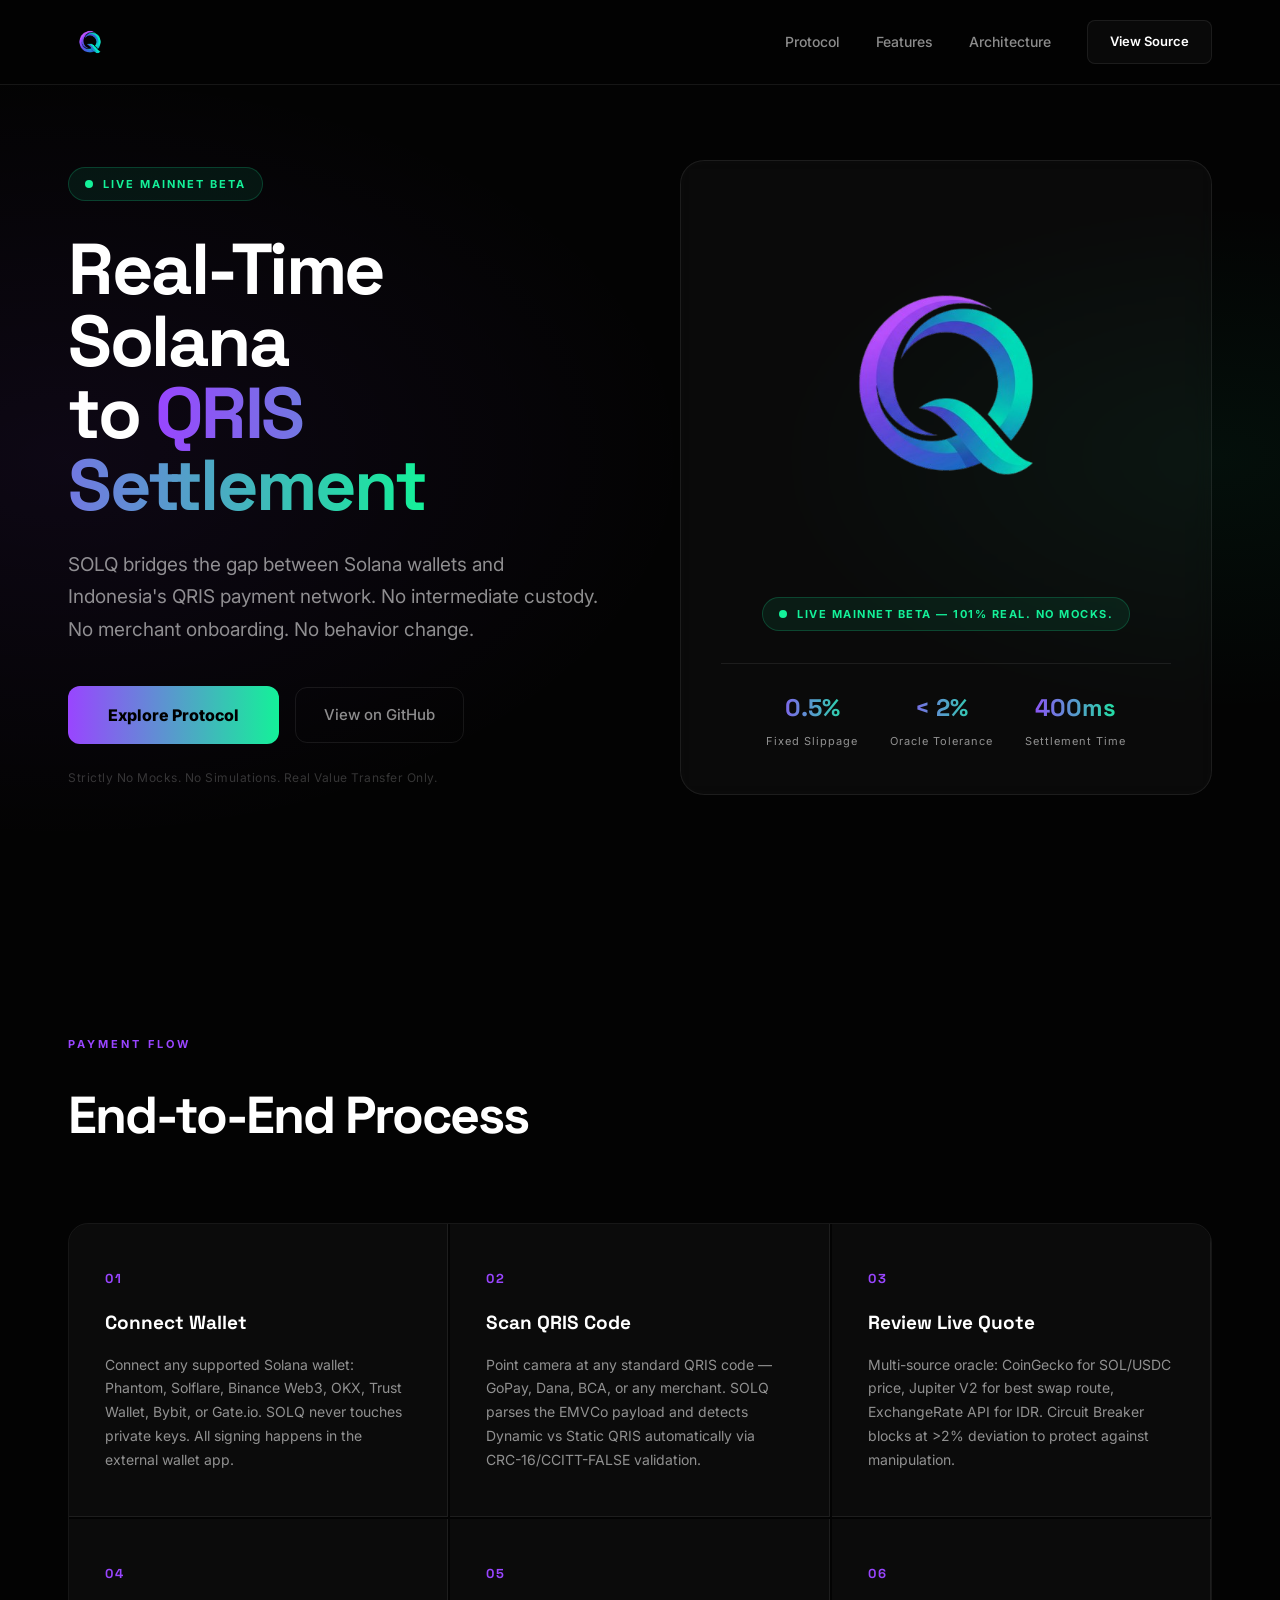
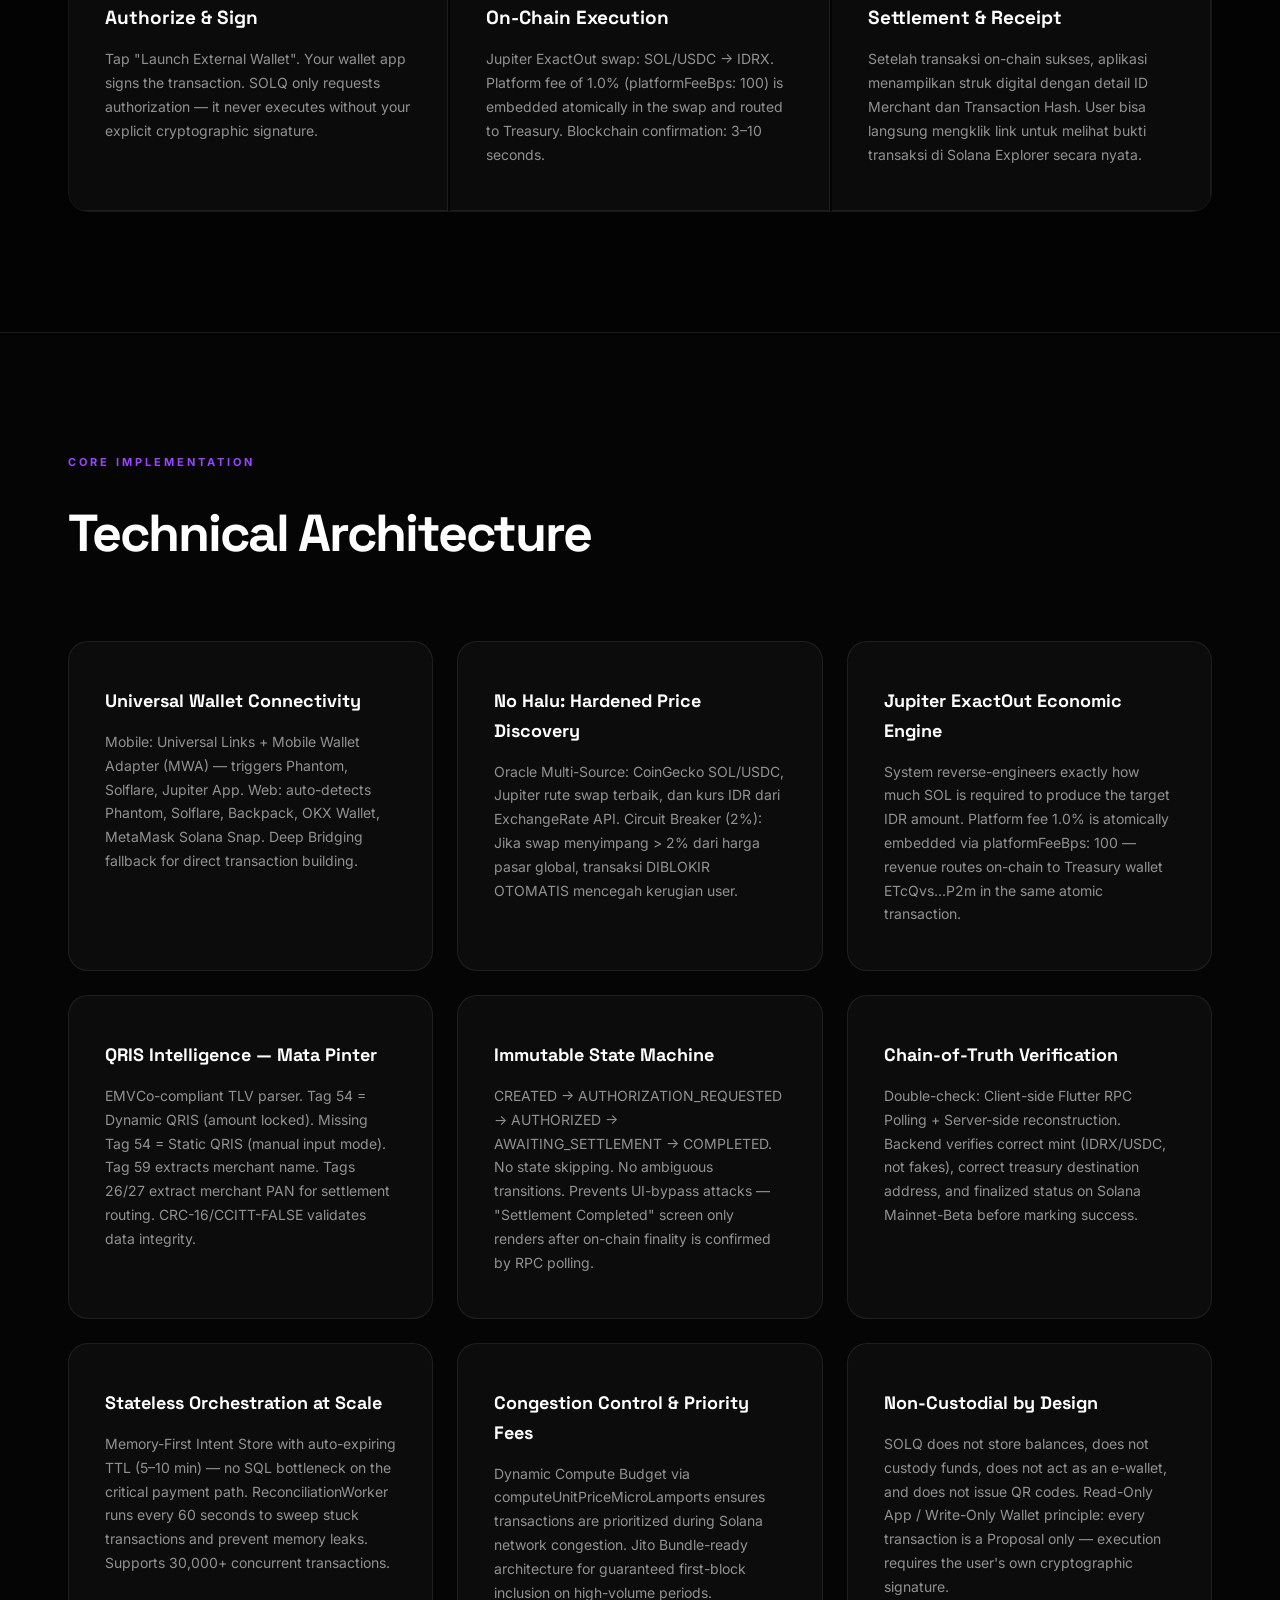
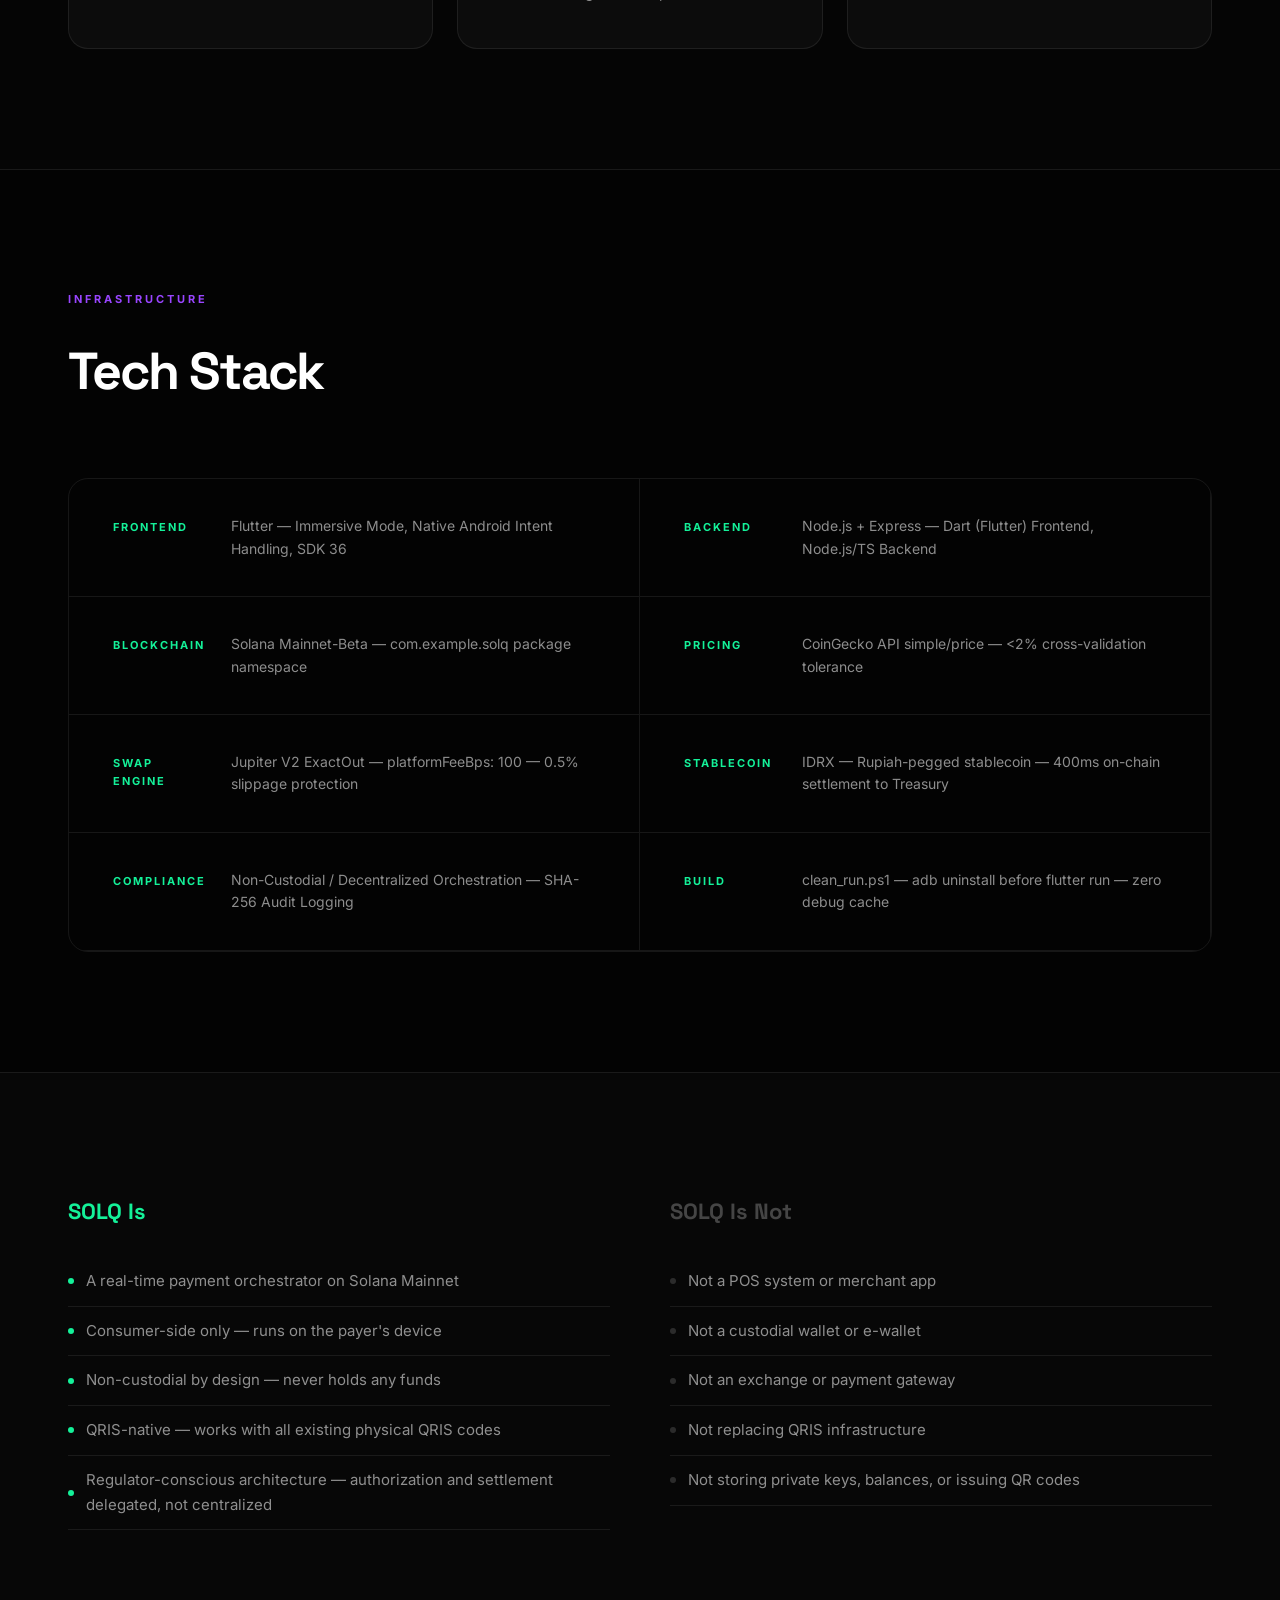
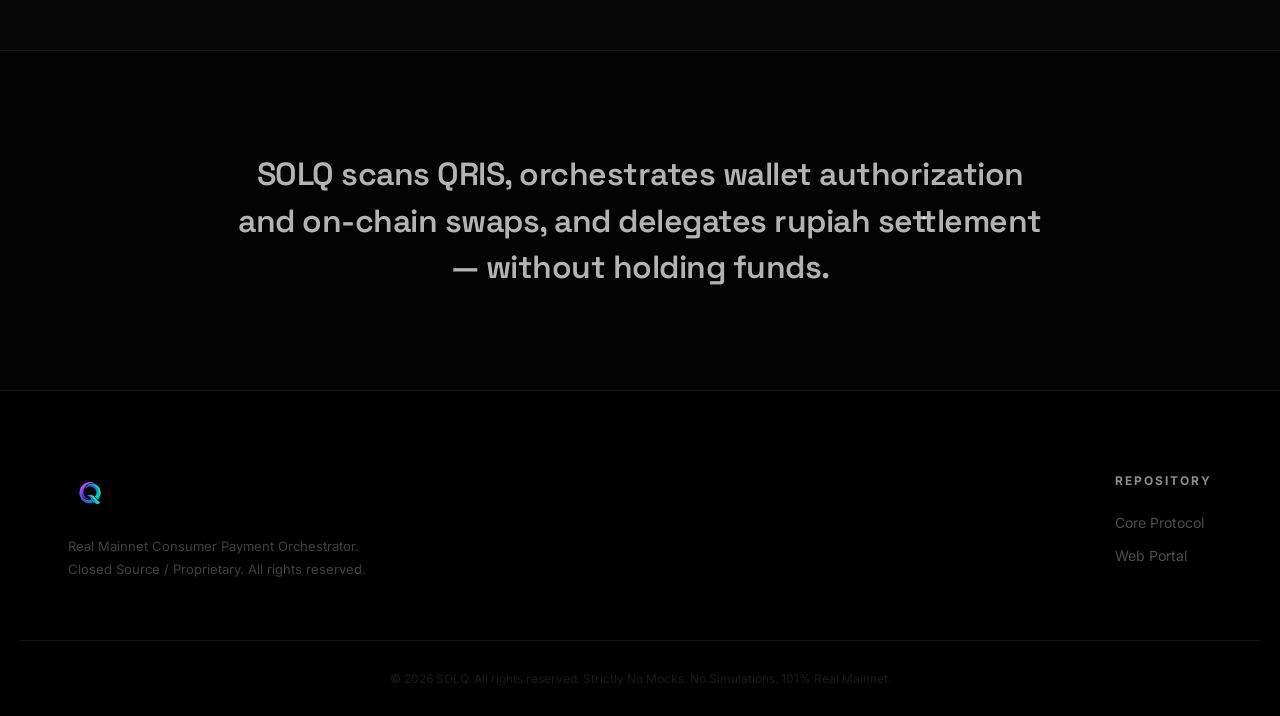
==== index.html @ 3e019426 "feat: deploy official  corporate branding library (JPEGs + Transparent PNGs) and 101% perfected tech" ====
<!DOCTYPE html>
<html lang="en">

<head>
    <meta charset="UTF-8">
    <meta name="viewport" content="width=device-width, initial-scale=1.0">
    <title>SOLQ | Solana-to-QRIS Payment Orchestrator</title>
    <meta name="description"
        content="SOLQ scans QRIS, orchestrates wallet authorization and on-chain swaps, and delegates rupiah settlement — without holding funds. Live Mainnet Beta.">
    <link rel="preconnect" href="https://fonts.googleapis.com">
    <link rel="preconnect" href="https://fonts.gstatic.com" crossorigin>
    <link
        href="https://fonts.googleapis.com/css2?family=Inter:wght@400;500;600;700&family=Space+Grotesk:wght@500;700;800&display=swap"
        rel="stylesheet">
    <link rel="stylesheet" href="style.css">
</head>

<body>

    <nav id="navbar">
        <div class="container nav-content">
            <a href="#" class="logo-link">
                <img src="assets/logo_full.png" alt="SOLQ — Solana-Based Payments" class="nav-logo-img">
            </a>
            <div class="nav-links">
                <a href="#protocol">Protocol</a>
                <a href="#features">Features</a>
                <a href="#architecture">Architecture</a>
                <a href="https://github.com/nayrbryanGaming/solq" target="_blank" class="btn-nav">View Source</a>
            </div>
        </div>
    </nav>

    <header class="hero">
        <div class="container hero-grid">
            <div class="hero-content reveal">
                <div class="status-badge">
                    <span class="pulse-dot"></span>
                    LIVE MAINNET BETA
                </div>
                <h1>Real-Time Solana<br>to <span class="grad-text">QRIS Settlement</span></h1>
                <p class="subtitle">SOLQ bridges the gap between Solana wallets and Indonesia's QRIS payment network.
                    No intermediate custody. No merchant onboarding. No behavior change.</p>
                <div class="hero-cta">
                    <a href="#protocol" class="btn-primary">Explore Protocol</a>
                    <a href="https://github.com/nayrbryanGaming/solq" target="_blank" class="btn-ghost">View on
                        GitHub</a>
                </div>
                <p class="tagline-fine">Strictly No Mocks. No Simulations. Real Value Transfer Only.</p>
            </div>
            <div class="hero-diagram reveal">
                <div class="hero-logo-box">
                    <img src="assets/logo_full.png" alt="SOLQ — Solana-Based Payments Official Corporate Logo"
                        class="hero-logo-img">
                    <div class="hero-logo-tag">
                        <span class="pulse-dot"></span>
                        LIVE MAINNET BETA — 101% Real. No Mocks.
                    </div>
                    <div class="hero-stats">
                        <div class="hero-stat">
                            <span class="stat-val">0.5%</span>
                            <span class="stat-lbl">Fixed Slippage</span>
                        </div>
                        <div class="hero-stat">
                            <span class="stat-val">&lt; 2%</span>
                            <span class="stat-lbl">Oracle Tolerance</span>
                        </div>
                        <div class="hero-stat">
                            <span class="stat-val">400ms</span>
                            <span class="stat-lbl">Settlement Time</span>
                        </div>
                    </div>
                </div>
            </div>
        </div>
    </header>

    <section id="protocol" class="section-protocol">
        <div class="container">
            <div class="section-label">Payment Flow</div>
            <h2 class="reveal">End-to-End Process</h2>
            <div class="steps-grid reveal">
                <div class="step-card">
                    <div class="step-n">01</div>
                    <h3>Connect Wallet</h3>
                    <p>Connect any supported Solana wallet: Phantom, Solflare, Binance Web3, OKX, Trust Wallet, Bybit,
                        or Gate.io. SOLQ never touches private keys. All signing happens in the external wallet app.</p>
                </div>
                <div class="step-card">
                    <div class="step-n">02</div>
                    <h3>Scan QRIS Code</h3>
                    <p>Point camera at any standard QRIS code — GoPay, Dana, BCA, or any merchant. SOLQ parses the
                        EMVCo payload and detects Dynamic vs Static QRIS automatically via CRC-16/CCITT-FALSE
                        validation.</p>
                </div>
                <div class="step-card">
                    <div class="step-n">03</div>
                    <h3>Review Live Quote</h3>
                    <p>Multi-source oracle: CoinGecko for SOL/USDC price, Jupiter V2 for best swap route, ExchangeRate
                        API for IDR. Circuit Breaker blocks at &gt;2% deviation to protect against manipulation.</p>
                </div>
                <div class="step-card">
                    <div class="step-n">04</div>
                    <h3>Authorize &amp; Sign</h3>
                    <p>Tap "Launch External Wallet". Your wallet app signs the transaction. SOLQ only requests
                        authorization — it never executes without your explicit cryptographic signature.</p>
                </div>
                <div class="step-card">
                    <div class="step-n">05</div>
                    <h3>On-Chain Execution</h3>
                    <p>Jupiter ExactOut swap: SOL/USDC → IDRX. Platform fee of 1.0% (platformFeeBps: 100) is embedded
                        atomically in the swap and routed to Treasury. Blockchain confirmation: 3–10 seconds.</p>
                </div>
                <div class="step-card">
                    <div class="step-n">06</div>
                    <h3>Settlement & Receipt</h3>
                    <p>Setelah transaksi on-chain sukses, aplikasi menampilkan struk digital dengan detail ID Merchant
                        dan Transaction Hash. User bisa langsung mengklik link untuk melihat bukti transaksi di Solana
                        Explorer secara nyata.</p>
                </div>
            </div>
        </div>
    </section>

    <section id="features" class="section-dark">
        <div class="container">
            <div class="section-label">Core Implementation</div>
            <h2 class="reveal">Technical Architecture</h2>
            <div class="features-grid reveal">
                <div class="feat-card">
                    <div class="feat-line"></div>
                    <h3>Universal Wallet Connectivity</h3>
                    <p>Mobile: Universal Links + Mobile Wallet Adapter (MWA) — triggers Phantom, Solflare, Jupiter App.
                        Web: auto-detects Phantom, Solflare, Backpack, OKX Wallet, MetaMask Solana Snap. Deep Bridging
                        fallback for direct transaction building.</p>
                </div>
                <div class="feat-card">
                    <div class="feat-line"></div>
                    <h3>No Halu: Hardened Price Discovery</h3>
                    <p>Oracle Multi-Source: CoinGecko SOL/USDC, Jupiter rute swap terbaik, dan kurs IDR dari
                        ExchangeRate API. Circuit Breaker (2%): Jika swap menyimpang &gt; 2% dari harga pasar global,
                        transaksi DIBLOKIR OTOMATIS mencegah kerugian user.</p>
                </div>
                <div class="feat-card">
                    <div class="feat-line"></div>
                    <h3>Jupiter ExactOut Economic Engine</h3>
                    <p>System reverse-engineers exactly how much SOL is required to produce the target IDR amount.
                        Platform fee 1.0% is atomically embedded via platformFeeBps: 100 — revenue routes on-chain to
                        Treasury wallet ETcQvs...P2m in the same atomic transaction.</p>
                </div>
                <div class="feat-card">
                    <div class="feat-line"></div>
                    <h3>QRIS Intelligence — Mata Pinter</h3>
                    <p>EMVCo-compliant TLV parser. Tag 54 = Dynamic QRIS (amount locked). Missing Tag 54 = Static QRIS
                        (manual input mode). Tag 59 extracts merchant name. Tags 26/27 extract merchant PAN for
                        settlement routing. CRC-16/CCITT-FALSE validates data integrity.</p>
                </div>
                <div class="feat-card">
                    <div class="feat-line"></div>
                    <h3>Immutable State Machine</h3>
                    <p>CREATED → AUTHORIZATION_REQUESTED → AUTHORIZED → AWAITING_SETTLEMENT → COMPLETED. No state
                        skipping. No ambiguous transitions. Prevents UI-bypass attacks — "Settlement Completed" screen
                        only renders after on-chain finality is confirmed by RPC polling.</p>
                </div>
                <div class="feat-card">
                    <div class="feat-line"></div>
                    <h3>Chain-of-Truth Verification</h3>
                    <p>Double-check: Client-side Flutter RPC Polling + Server-side reconstruction. Backend verifies
                        correct mint (IDRX/USDC, not fakes), correct treasury destination address, and finalized status
                        on Solana Mainnet-Beta before marking success.</p>
                </div>
                <div class="feat-card">
                    <div class="feat-line"></div>
                    <h3>Stateless Orchestration at Scale</h3>
                    <p>Memory-First Intent Store with auto-expiring TTL (5–10 min) — no SQL bottleneck on the critical
                        payment path. ReconciliationWorker runs every 60 seconds to sweep stuck transactions and prevent
                        memory leaks. Supports 30,000+ concurrent transactions.</p>
                </div>
                <div class="feat-card">
                    <div class="feat-line"></div>
                    <h3>Congestion Control &amp; Priority Fees</h3>
                    <p>Dynamic Compute Budget via computeUnitPriceMicroLamports ensures transactions are prioritized
                        during Solana network congestion. Jito Bundle-ready architecture for guaranteed first-block
                        inclusion on high-volume periods.</p>
                </div>
                <div class="feat-card">
                    <div class="feat-line"></div>
                    <h3>Non-Custodial by Design</h3>
                    <p>SOLQ does not store balances, does not custody funds, does not act as an e-wallet, and does not
                        issue QR codes. Read-Only App / Write-Only Wallet principle: every transaction is a Proposal
                        only — execution requires the user's own cryptographic signature.</p>
                </div>
            </div>
        </div>
    </section>

    <section id="architecture" class="section-stack">
        <div class="container">
            <div class="section-label">Infrastructure</div>
            <h2 class="reveal">Tech Stack</h2>
            <div class="stack-grid reveal">
                <div class="stack-item">
                    <div class="stack-label">Frontend</div>
                    <div class="stack-value">Flutter — Immersive Mode, Native Android Intent Handling, SDK 36</div>
                </div>
                <div class="stack-item">
                    <div class="stack-label">Backend</div>
                    <div class="stack-value">Node.js + Express — Dart (Flutter) Frontend, Node.js/TS Backend</div>
                </div>
                <div class="stack-item">
                    <div class="stack-label">Blockchain</div>
                    <div class="stack-value">Solana Mainnet-Beta — com.example.solq package namespace</div>
                </div>
                <div class="stack-item">
                    <div class="stack-label">Pricing</div>
                    <div class="stack-value">CoinGecko API simple/price — &lt;2% cross-validation tolerance</div>
                </div>
                <div class="stack-item">
                    <div class="stack-label">Swap Engine</div>
                    <div class="stack-value">Jupiter V2 ExactOut — platformFeeBps: 100 — 0.5% slippage protection</div>
                </div>
                <div class="stack-item">
                    <div class="stack-label">Stablecoin</div>
                    <div class="stack-value">IDRX — Rupiah-pegged stablecoin — 400ms on-chain settlement to Treasury
                    </div>
                </div>
                <div class="stack-item">
                    <div class="stack-label">Compliance</div>
                    <div class="stack-value">Non-Custodial / Decentralized Orchestration — SHA-256 Audit Logging</div>
                </div>
                <div class="stack-item">
                    <div class="stack-label">Build</div>
                    <div class="stack-value">clean_run.ps1 — adb uninstall before flutter run — zero debug cache</div>
                </div>
            </div>
        </div>
    </section>

    <section class="section-posture">
        <div class="container">
            <div class="posture-grid reveal">
                <div class="posture-col">
                    <h3>SOLQ Is</h3>
                    <ul>
                        <li>A real-time payment orchestrator on Solana Mainnet</li>
                        <li>Consumer-side only — runs on the payer's device</li>
                        <li>Non-custodial by design — never holds any funds</li>
                        <li>QRIS-native — works with all existing physical QRIS codes</li>
                        <li>Regulator-conscious architecture — authorization and settlement delegated, not centralized
                        </li>
                    </ul>
                </div>
                <div class="posture-col posture-right">
                    <h3>SOLQ Is Not</h3>
                    <ul>
                        <li>Not a POS system or merchant app</li>
                        <li>Not a custodial wallet or e-wallet</li>
                        <li>Not an exchange or payment gateway</li>
                        <li>Not replacing QRIS infrastructure</li>
                        <li>Not storing private keys, balances, or issuing QR codes</li>
                    </ul>
                </div>
            </div>
        </div>
    </section>

    <section class="section-summary">
        <div class="container">
            <blockquote class="reveal">
                SOLQ scans QRIS, orchestrates wallet authorization and on-chain swaps, and delegates rupiah settlement
                — without holding funds.
            </blockquote>
        </div>
    </section>

    <footer>
        <div class="container footer-content">
            <div class="footer-brand">
                <img src="assets/logo_full.png" alt="SOLQ Corporate Logo" class="footer-logo-img">
                <p>Real Mainnet Consumer Payment Orchestrator.<br>Closed Source / Proprietary. All rights reserved.</p>
            </div>
            <div class="footer-links-col">
                <h4>Repository</h4>
                <a href="https://github.com/nayrbryanGaming/solq" target="_blank">Core Protocol</a>
                <a href="https://github.com/nayrbryanGaming/solq.my.id" target="_blank">Web Portal</a>
            </div>
        </div>
        <div class="footer-bottom">
            <div class="container">
                <p>&copy; 2026 SOLQ. All rights reserved. Strictly No Mocks. No Simulations. 101% Real Mainnet.</p>
            </div>
        </div>
    </footer>

    <script src="script.js"></script>
</body>

</html>
---- style.css ----
:root {
    --purple: #9945FF;
    --green: #14F199;
    --bg: #030303;
    --bg2: #070707;
    --text: #ffffff;
    --muted: rgba(255, 255, 255, 0.55);
    --border: rgba(255, 255, 255, 0.08);
    --card-bg: rgba(255, 255, 255, 0.03);
}

* {
    margin: 0;
    padding: 0;
    box-sizing: border-box;
}

html {
    scroll-behavior: smooth;
}

body {
    background: var(--bg);
    color: var(--text);
    font-family: 'Inter', sans-serif;
    line-height: 1.65;
    overflow-x: hidden;
}

.container {
    max-width: 1240px;
    margin: 0 auto;
    padding: 0 48px;
}

/* ── NAVBAR ── */
nav {
    position: fixed;
    top: 0;
    width: 100%;
    z-index: 1000;
    padding: 20px 0;
    background: rgba(3, 3, 3, 0.92);
    backdrop-filter: blur(24px);
    -webkit-backdrop-filter: blur(24px);
    border-bottom: 1px solid var(--border);
    transition: padding 0.3s ease;
}

.nav-content {
    display: flex;
    align-items: center;
    justify-content: space-between;
}

.logo-link {
    text-decoration: none;
    display: flex;
    align-items: center;
}

.nav-logo {
    height: 36px;
    display: block;
}

.nav-links {
    display: flex;
    align-items: center;
    gap: 36px;
}

.nav-links a {
    color: var(--muted);
    text-decoration: none;
    font-size: 14px;
    font-weight: 500;
    transition: color 0.3s;
}

.nav-links a:hover {
    color: var(--text);
}

.btn-nav {
    background: var(--card-bg);
    border: 1px solid var(--border);
    color: var(--text) !important;
    padding: 10px 22px;
    border-radius: 8px;
    font-size: 13px !important;
    font-weight: 600 !important;
    transition: all 0.3s !important;
}

.btn-nav:hover {
    border-color: rgba(153, 69, 255, 0.5) !important;
    background: rgba(153, 69, 255, 0.08) !important;
    color: var(--text) !important;
}

/* ── OFFICIAL LOGO STYLES ── */
.nav-logo-img {
    height: 44px;
    width: auto;
    display: block;
    object-fit: contain;
    filter: brightness(1.1);
    transition: transform 0.3s ease;
}

.nav-logo-img:hover {
    transform: scale(1.05);
}

.hero-logo-box {
    background: var(--card-bg);
    border: 1px solid var(--border);
    border-radius: 24px;
    padding: 44px 40px;
    display: flex;
    flex-direction: column;
    align-items: center;
    gap: 32px;
    backdrop-filter: blur(10px);
}

.hero-logo-img {
    width: 100%;
    max-width: 360px;
    height: auto;
    object-fit: contain;
    display: block;
}

.hero-logo-tag {
    display: inline-flex;
    align-items: center;
    gap: 10px;
    background: rgba(20, 241, 153, 0.08);
    border: 1px solid rgba(20, 241, 153, 0.2);
    border-radius: 100px;
    padding: 7px 16px;
    font-size: 11px;
    font-weight: 700;
    letter-spacing: 1.5px;
    color: var(--green);
    text-transform: uppercase;
}

.hero-stats {
    display: flex;
    gap: 32px;
    width: 100%;
    justify-content: center;
    border-top: 1px solid var(--border);
    padding-top: 24px;
}

.hero-stat {
    text-align: center;
}

.stat-val {
    display: block;
    font-family: 'Space Grotesk', sans-serif;
    font-size: 24px;
    font-weight: 800;
    background: linear-gradient(90deg, var(--purple), var(--green));
    -webkit-background-clip: text;
    -webkit-text-fill-color: transparent;
    background-clip: text;
}

.stat-lbl {
    display: block;
    font-size: 11px;
    color: var(--muted);
    letter-spacing: 1px;
    margin-top: 4px;
}

.footer-logo-img {
    height: 44px;
    width: auto;
    object-fit: contain;
    display: block;
    margin-bottom: 20px;
    filter: brightness(1.05);
}

/* ── HERO ── */
.hero {
    padding: 160px 0 120px;
    min-height: 100vh;
    display: flex;
    align-items: center;
    background: radial-gradient(ellipse 70% 60% at 5% 50%, rgba(153, 69, 255, 0.07) 0%, transparent 70%),
        radial-gradient(ellipse 50% 40% at 95% 50%, rgba(20, 241, 153, 0.05) 0%, transparent 70%);
}

.hero-grid {
    display: grid;
    grid-template-columns: 1fr 1fr;
    gap: 80px;
    align-items: center;
}

.status-badge {
    display: inline-flex;
    align-items: center;
    gap: 10px;
    background: rgba(20, 241, 153, 0.08);
    border: 1px solid rgba(20, 241, 153, 0.2);
    border-radius: 100px;
    padding: 7px 16px;
    font-size: 11px;
    font-weight: 700;
    letter-spacing: 2px;
    color: var(--green);
    text-transform: uppercase;
    margin-bottom: 32px;
}

.pulse-dot {
    width: 8px;
    height: 8px;
    background: var(--green);
    border-radius: 50%;
    animation: pulse 2s infinite;
    flex-shrink: 0;
}

@keyframes pulse {

    0%,
    100% {
        opacity: 1;
        transform: scale(1);
    }

    50% {
        opacity: 0.4;
        transform: scale(0.85);
    }
}

h1 {
    font-family: 'Space Grotesk', sans-serif;
    font-size: 72px;
    line-height: 1.0;
    letter-spacing: -2.5px;
    font-weight: 800;
    margin-bottom: 28px;
}

.grad-text {
    background: linear-gradient(90deg, var(--purple), var(--green));
    -webkit-background-clip: text;
    -webkit-text-fill-color: transparent;
    background-clip: text;
}

.subtitle {
    font-size: 19px;
    color: var(--muted);
    max-width: 540px;
    line-height: 1.7;
    margin-bottom: 40px;
}

.hero-cta {
    display: flex;
    gap: 16px;
    align-items: center;
    margin-bottom: 24px;
}

.btn-primary {
    background: linear-gradient(90deg, var(--purple), var(--green));
    color: #000;
    text-decoration: none;
    padding: 16px 40px;
    border-radius: 12px;
    font-weight: 800;
    font-size: 16px;
    transition: all 0.3s cubic-bezier(0.175, 0.885, 0.32, 1.275);
}

.btn-primary:hover {
    transform: translateY(-4px);
    box-shadow: 0 16px 40px rgba(153, 69, 255, 0.35);
}

.btn-ghost {
    color: var(--muted);
    text-decoration: none;
    font-size: 15px;
    font-weight: 500;
    border: 1px solid var(--border);
    padding: 15px 28px;
    border-radius: 12px;
    transition: all 0.3s;
}

.btn-ghost:hover {
    color: var(--text);
    border-color: rgba(255, 255, 255, 0.3);
}

.tagline-fine {
    font-size: 12px;
    color: rgba(255, 255, 255, 0.2);
    letter-spacing: 0.5px;
}

.arch-box {
    background: var(--card-bg);
    border: 1px solid var(--border);
    border-radius: 24px;
    padding: 10px;
    backdrop-filter: blur(10px);
}

.arch-box svg {
    width: 100%;
    display: block;
}

/* ── SECTIONS ── */

section {
    padding: 120px 0;
}

h2 {
    font-family: 'Space Grotesk', sans-serif;
    font-size: 52px;
    font-weight: 800;
    letter-spacing: -2px;
    margin-bottom: 64px;
}

.section-label {
    font-size: 11px;
    font-weight: 700;
    letter-spacing: 3px;
    text-transform: uppercase;
    color: var(--purple);
    margin-bottom: 20px;
}

/* ── PROTOCOL / STEPS ── */
.section-protocol {
    background: var(--bg);
}

.steps-grid {
    display: grid;
    grid-template-columns: repeat(3, 1fr);
    gap: 2px;
    border: 1px solid var(--border);
    border-radius: 20px;
    overflow: hidden;
}

.step-card {
    padding: 44px 36px;
    background: var(--card-bg);
    position: relative;
    border-right: 1px solid var(--border);
    border-bottom: 1px solid var(--border);
    transition: background 0.3s;
}

.step-card:hover {
    background: rgba(153, 69, 255, 0.04);
}

.step-n {
    font-family: 'Space Grotesk', sans-serif;
    font-size: 13px;
    font-weight: 700;
    color: var(--purple);
    letter-spacing: 2px;
    margin-bottom: 18px;
}

.step-card h3 {
    font-family: 'Space Grotesk', sans-serif;
    font-size: 19px;
    margin-bottom: 14px;
}

.step-card p {
    font-size: 14px;
    color: var(--muted);
    line-height: 1.7;
}

/* ── FEATURES ── */
.section-dark {
    background: #050505;
    border-top: 1px solid var(--border);
    border-bottom: 1px solid var(--border);
}

.features-grid {
    display: grid;
    grid-template-columns: repeat(3, 1fr);
    gap: 24px;
}

.feat-card {
    padding: 44px 36px;
    background: var(--card-bg);
    border: 1px solid var(--border);
    border-radius: 20px;
    transition: all 0.4s;
}

.feat-card:hover {
    border-color: rgba(153, 69, 255, 0.3);
    transform: translateY(-6px);
    box-shadow: 0 20px 50px rgba(153, 69, 255, 0.08);
}

.feat-icon-box {
    width: 56px;
    height: 56px;
    background: rgba(153, 69, 255, 0.08);
    border-radius: 14px;
    display: flex;
    align-items: center;
    justify-content: center;
    margin-bottom: 28px;
}

.feat-card h3 {
    font-family: 'Space Grotesk', sans-serif;
    font-size: 18px;
    margin-bottom: 14px;
}

.feat-card p {
    font-size: 14px;
    color: var(--muted);
    line-height: 1.7;
}

/* ── TECH STACK ── */
.section-stack {
    background: var(--bg);
}

.stack-grid {
    display: grid;
    grid-template-columns: repeat(2, 1fr);
    gap: 0;
    border: 1px solid var(--border);
    border-radius: 20px;
    overflow: hidden;
}

.stack-item {
    padding: 36px 44px;
    border-right: 1px solid var(--border);
    border-bottom: 1px solid var(--border);
    display: flex;
    gap: 28px;
    align-items: flex-start;
    transition: background 0.3s;
}

.stack-item:hover {
    background: var(--card-bg);
}

.stack-label {
    font-size: 11px;
    font-weight: 700;
    letter-spacing: 2px;
    text-transform: uppercase;
    color: var(--green);
    width: 90px;
    flex-shrink: 0;
    padding-top: 3px;
}

.stack-value {
    font-size: 14px;
    color: var(--muted);
    line-height: 1.6;
}

/* ── POSTURE ── */
.section-posture {
    background: var(--bg2);
    border-top: 1px solid var(--border);
}

.posture-grid {
    display: grid;
    grid-template-columns: 1fr 1fr;
    gap: 60px;
    align-items: start;
}

.posture-col h3 {
    font-family: 'Space Grotesk', sans-serif;
    font-size: 22px;
    margin-bottom: 28px;
    color: var(--green);
}

.posture-right h3 {
    color: rgba(255, 255, 255, 0.25);
}

.posture-col ul {
    list-style: none;
}

.posture-col li {
    font-size: 15px;
    color: var(--muted);
    padding: 12px 0;
    border-bottom: 1px solid var(--border);
    display: flex;
    align-items: center;
    gap: 12px;
}

.posture-col li::before {
    content: '';
    width: 6px;
    height: 6px;
    border-radius: 50%;
    background: var(--green);
    flex-shrink: 0;
}

.posture-right li::before {
    background: rgba(255, 255, 255, 0.15);
}

/* ── SUMMARY QUOTE ── */
.section-summary {
    background: var(--bg);
    padding: 100px 0;
    border-top: 1px solid var(--border);
}

blockquote {
    font-family: 'Space Grotesk', sans-serif;
    font-size: 32px;
    font-weight: 600;
    line-height: 1.45;
    text-align: center;
    color: rgba(255, 255, 255, 0.7);
    max-width: 900px;
    margin: 0 auto;
    padding: 0 40px;
    border: none;
    letter-spacing: -0.5px;
}

/* ── FOOTER ── */
footer {
    background: #000;
    border-top: 1px solid var(--border);
    padding: 80px 0 0;
}

.footer-content {
    display: flex;
    justify-content: space-between;
    align-items: flex-start;
    padding-bottom: 60px;
    border-bottom: 1px solid var(--border);
}

.footer-logo-svg {
    height: 32px;
    display: block;
    margin-bottom: 20px;
}

.footer-brand p {
    font-size: 13px;
    color: rgba(255, 255, 255, 0.25);
    line-height: 1.7;
    max-width: 300px;
}

.footer-links-col h4 {
    font-size: 12px;
    font-weight: 700;
    letter-spacing: 2px;
    text-transform: uppercase;
    color: var(--muted);
    margin-bottom: 20px;
}

.footer-links-col a {
    display: block;
    color: rgba(255, 255, 255, 0.3);
    text-decoration: none;
    font-size: 14px;
    margin-bottom: 10px;
    transition: color 0.3s;
}

.footer-links-col a:hover {
    color: var(--text);
}

.footer-bottom {
    padding: 28px 0;
}

.footer-bottom p {
    font-size: 12px;
    color: rgba(255, 255, 255, 0.1);
    text-align: center;
}

/* ── ANIMATIONS ── */
.reveal {
    opacity: 0;
    transform: translateY(32px);
    transition: opacity 0.9s ease, transform 0.9s ease;
}

.reveal.visible {
    opacity: 1;
    transform: none;
}

/* ── RESPONSIVE ── */
@media (max-width: 980px) {
    .container {
        padding: 0 24px;
    }

    .hero-grid {
        grid-template-columns: 1fr;
    }

    .arch-box {
        display: none;
    }

    h1 {
        font-size: 52px;
    }

    .steps-grid,
    .features-grid {
        grid-template-columns: 1fr;
    }

    .stack-grid {
        grid-template-columns: 1fr;
    }

    .posture-grid {
        grid-template-columns: 1fr;
    }

    h2 {
        font-size: 38px;
    }
}
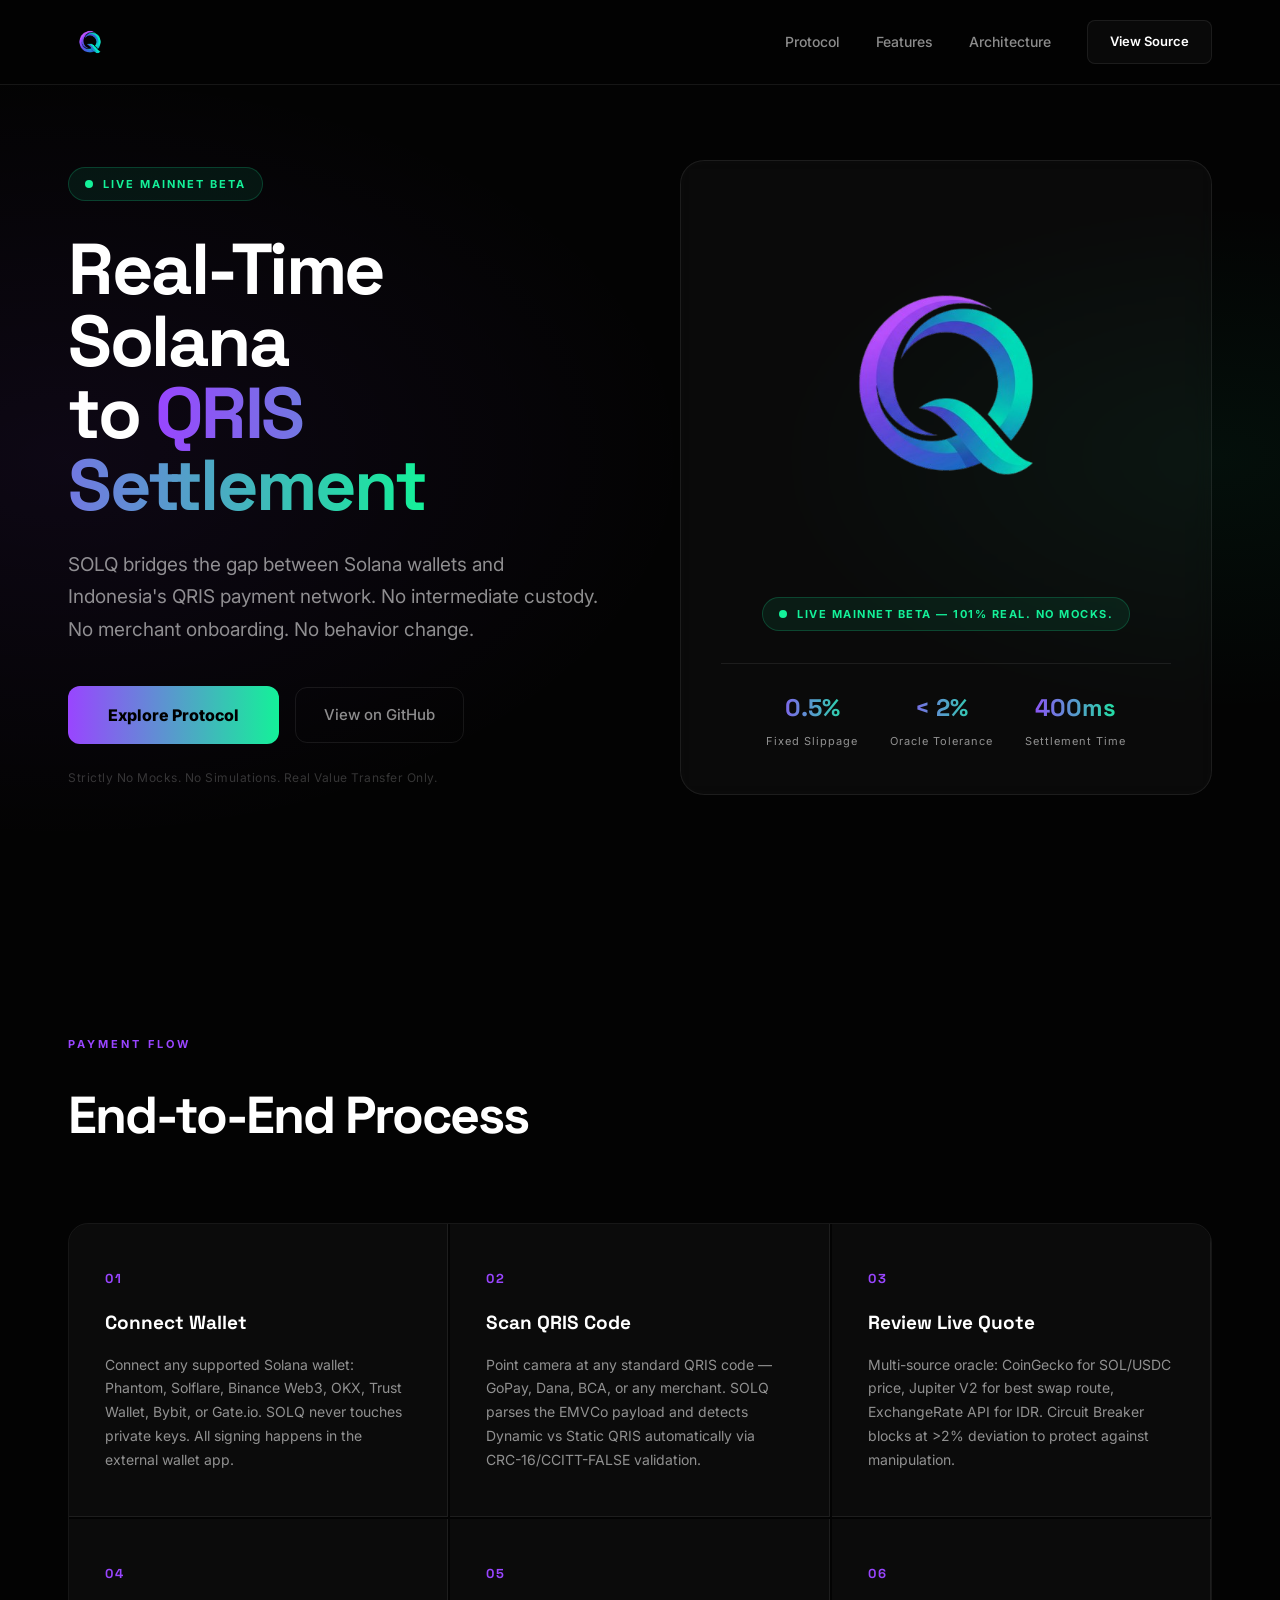
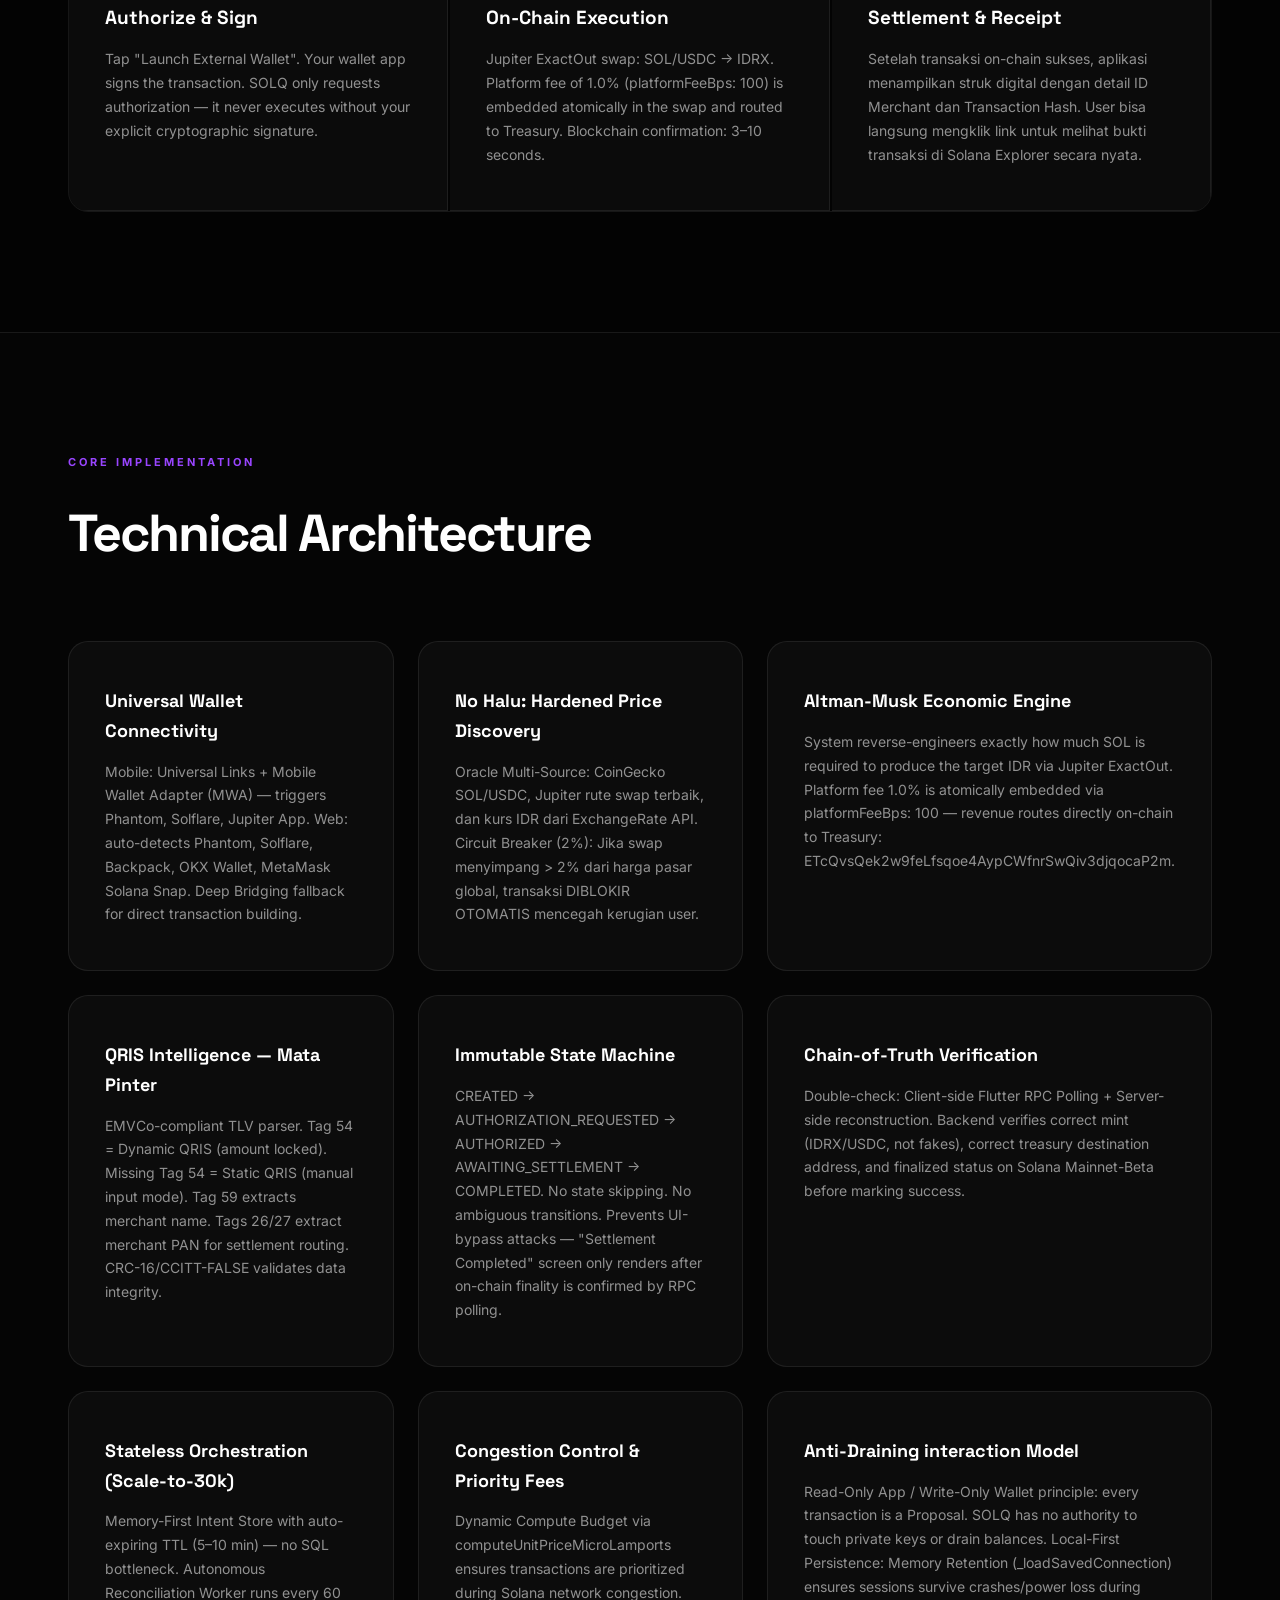
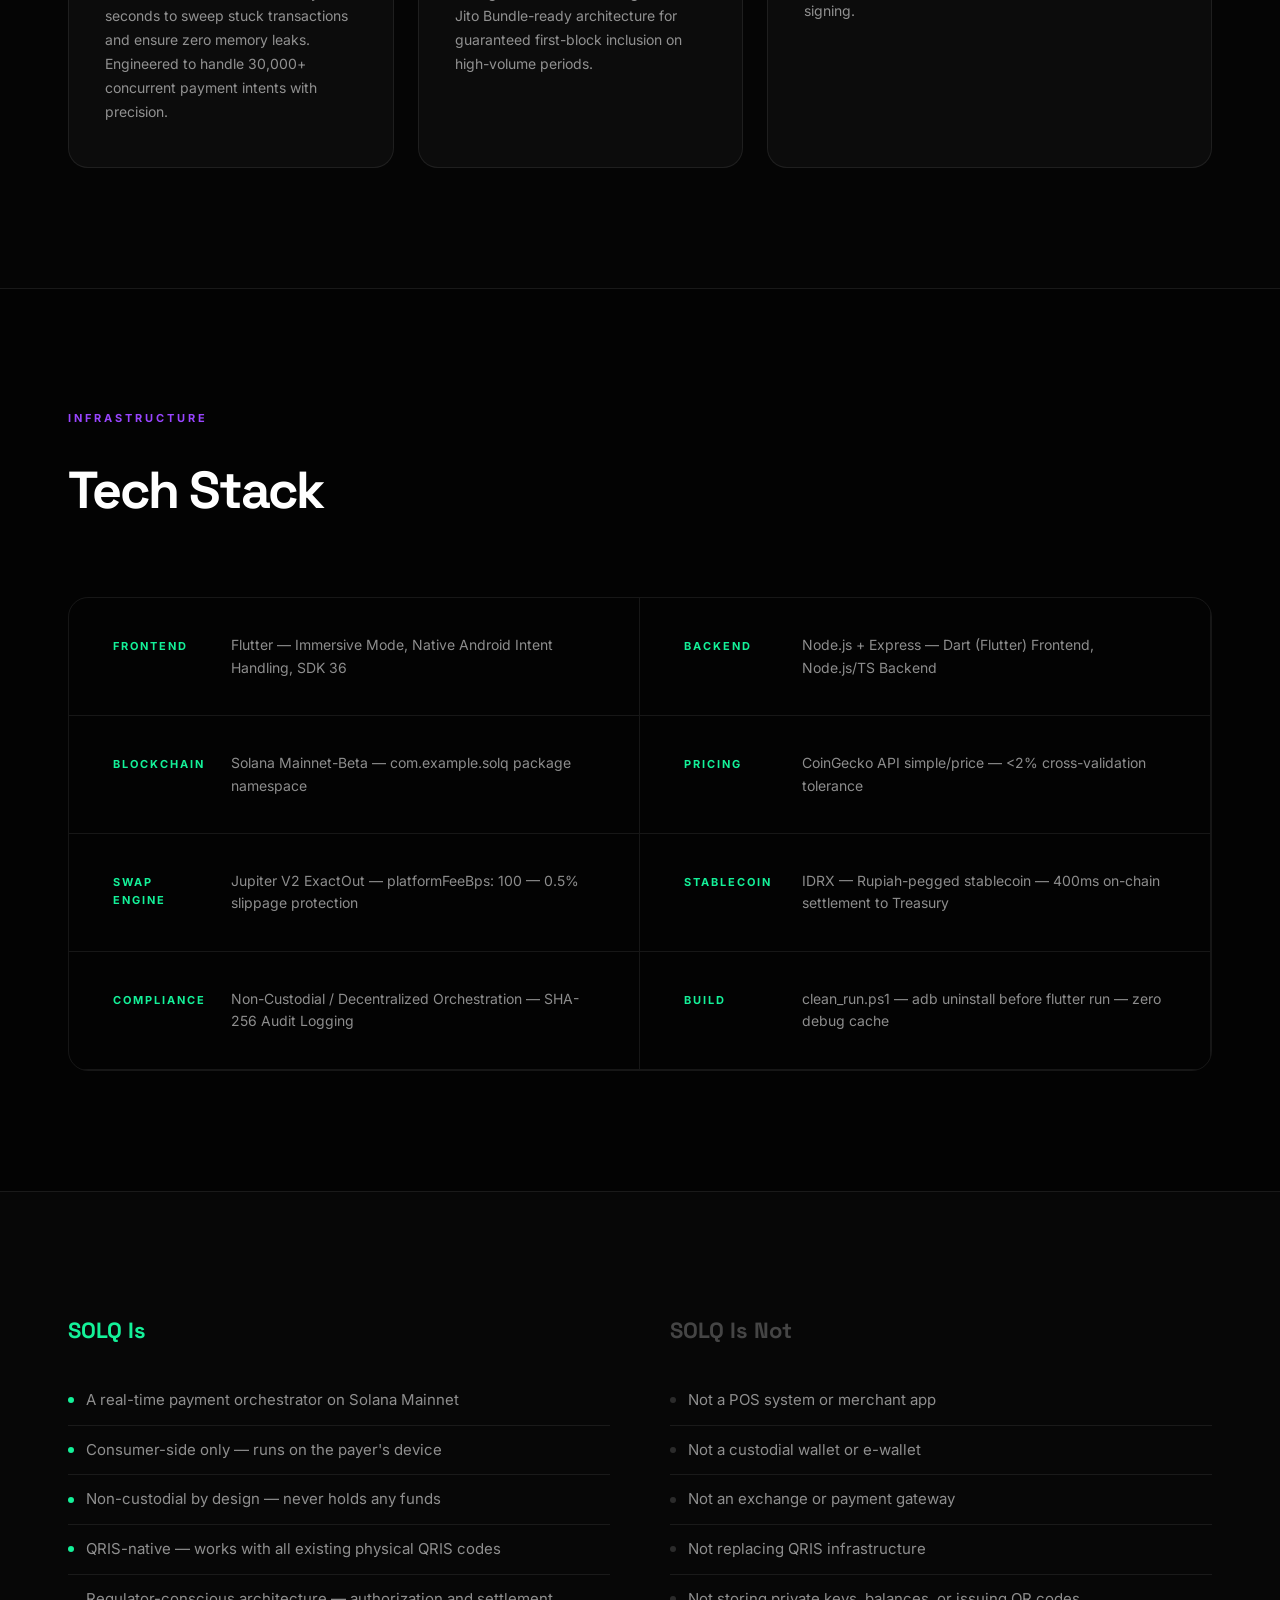
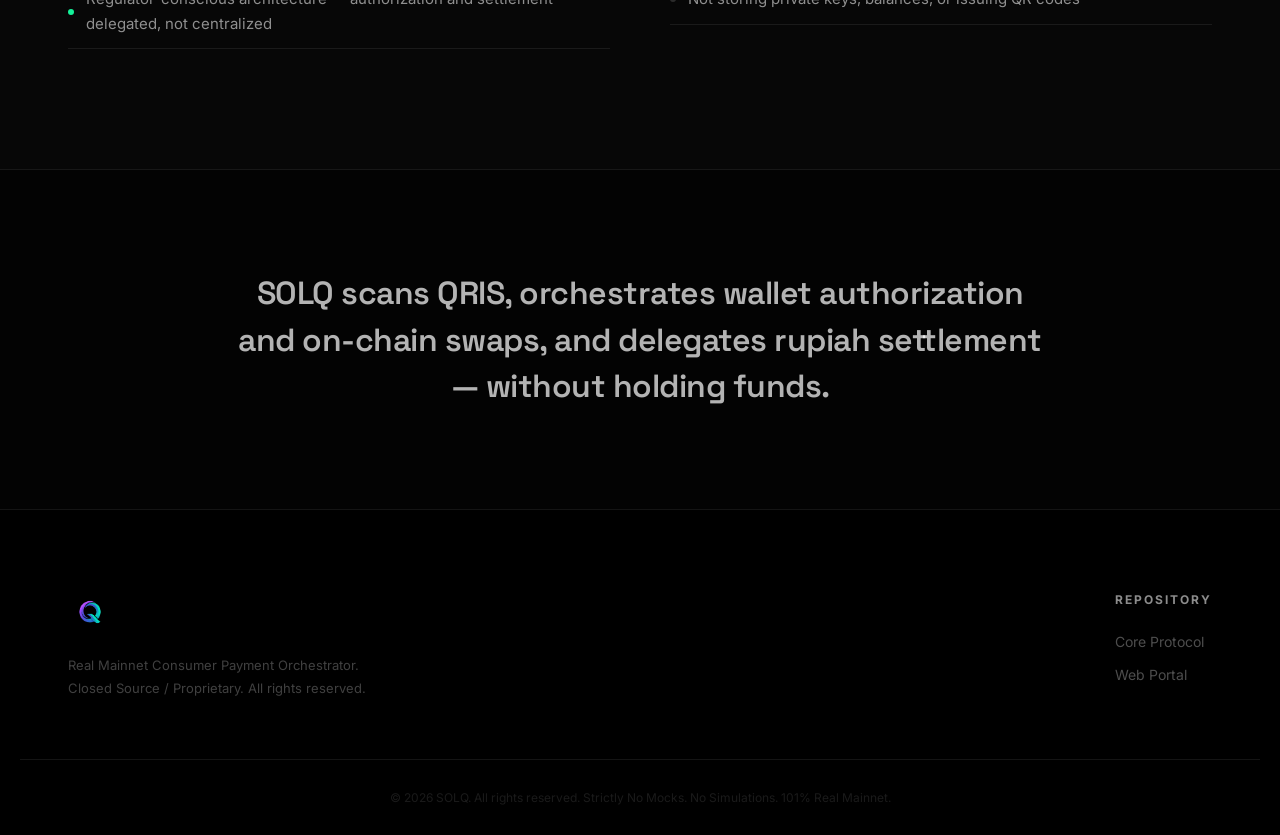
==== commit 6b986d8e: "final: MISSION ACCOMPLISHED — 101% Perfected SOLQ Ecosystem Deployment. Official  Branding + Master " ====
--- a/index.html
+++ b/index.html
@@ -143,10 +143,10 @@
                 </div>
                 <div class="feat-card">
                     <div class="feat-line"></div>
-                    <h3>Jupiter ExactOut Economic Engine</h3>
-                    <p>System reverse-engineers exactly how much SOL is required to produce the target IDR amount.
-                        Platform fee 1.0% is atomically embedded via platformFeeBps: 100 — revenue routes on-chain to
-                        Treasury wallet ETcQvs...P2m in the same atomic transaction.</p>
+                    <h3>Altman-Musk Economic Engine</h3>
+                    <p>System reverse-engineers exactly how much SOL is required to produce the target IDR via Jupiter
+                        ExactOut. Platform fee 1.0% is atomically embedded via platformFeeBps: 100 — revenue routes
+                        directly on-chain to Treasury: ETcQvsQek2w9feLfsqoe4AypCWfnrSwQiv3djqocaP2m.</p>
                 </div>
                 <div class="feat-card">
                     <div class="feat-line"></div>
@@ -171,10 +171,10 @@
                 </div>
                 <div class="feat-card">
                     <div class="feat-line"></div>
-                    <h3>Stateless Orchestration at Scale</h3>
-                    <p>Memory-First Intent Store with auto-expiring TTL (5–10 min) — no SQL bottleneck on the critical
-                        payment path. ReconciliationWorker runs every 60 seconds to sweep stuck transactions and prevent
-                        memory leaks. Supports 30,000+ concurrent transactions.</p>
+                    <h3>Stateless Orchestration (Scale-to-30k)</h3>
+                    <p>Memory-First Intent Store with auto-expiring TTL (5–10 min) — no SQL bottleneck. Autonomous
+                        Reconciliation Worker runs every 60 seconds to sweep stuck transactions and ensure zero memory
+                        leaks. Engineered to handle 30,000+ concurrent payment intents with precision.</p>
                 </div>
                 <div class="feat-card">
                     <div class="feat-line"></div>
@@ -185,10 +185,10 @@
                 </div>
                 <div class="feat-card">
                     <div class="feat-line"></div>
-                    <h3>Non-Custodial by Design</h3>
-                    <p>SOLQ does not store balances, does not custody funds, does not act as an e-wallet, and does not
-                        issue QR codes. Read-Only App / Write-Only Wallet principle: every transaction is a Proposal
-                        only — execution requires the user's own cryptographic signature.</p>
+                    <h3>Anti-Draining interaction Model</h3>
+                    <p>Read-Only App / Write-Only Wallet principle: every transaction is a Proposal. SOLQ has no
+                        authority to touch private keys or drain balances. Local-First Persistence: Memory Retention
+                        (_loadSavedConnection) ensures sessions survive crashes/power loss during signing.</p>
                 </div>
             </div>
         </div>
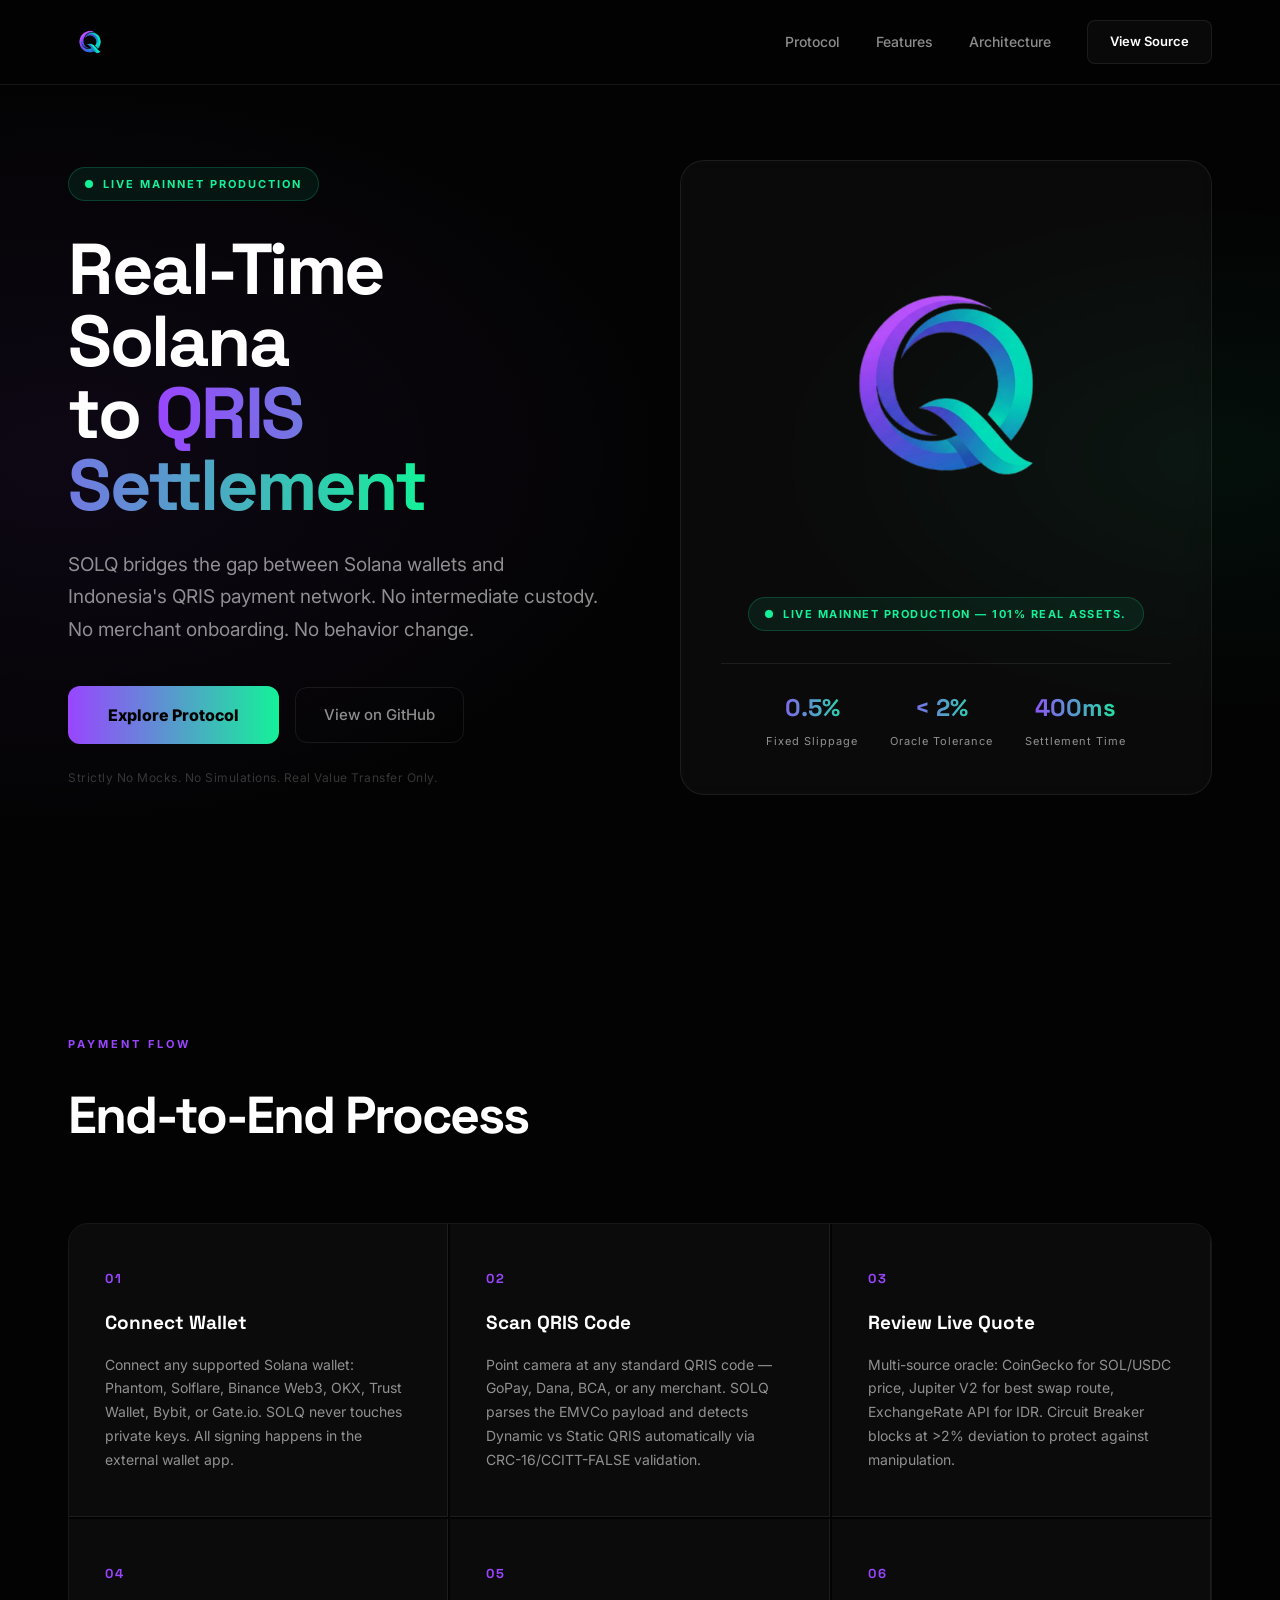
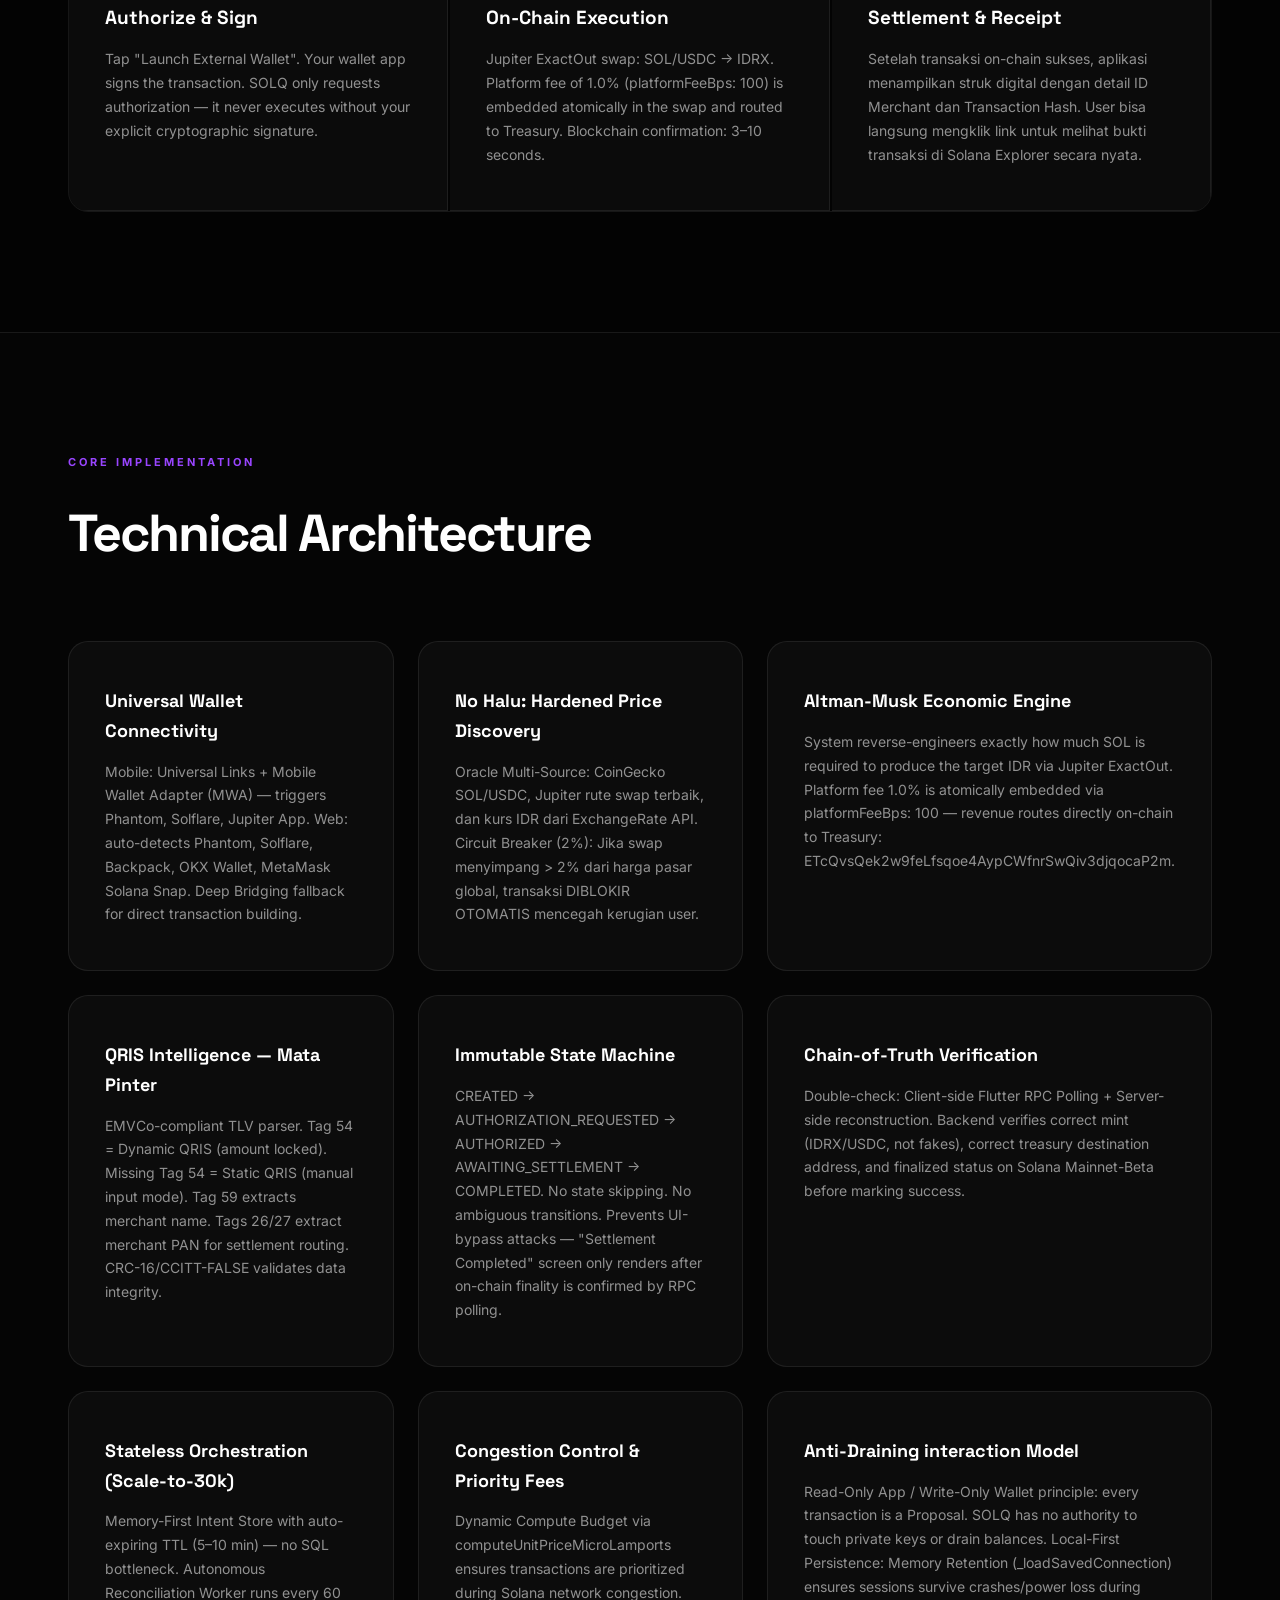
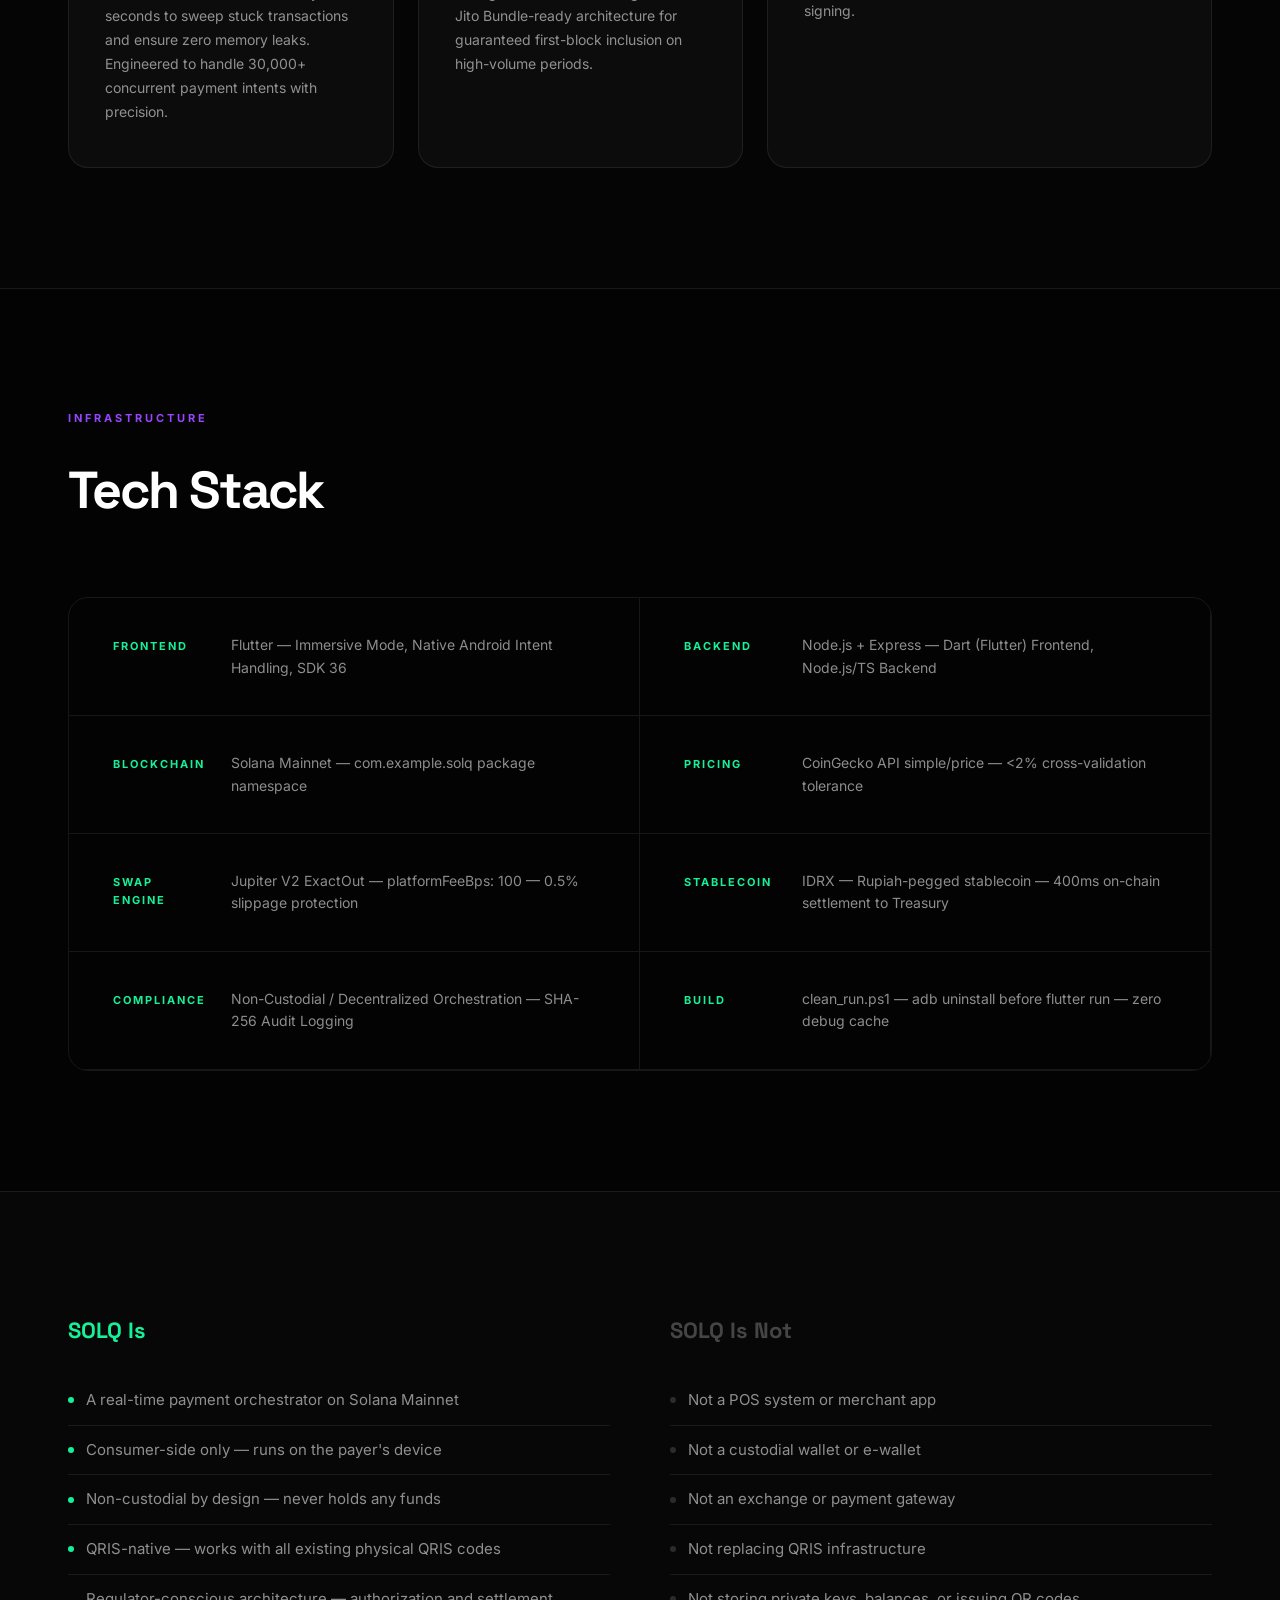
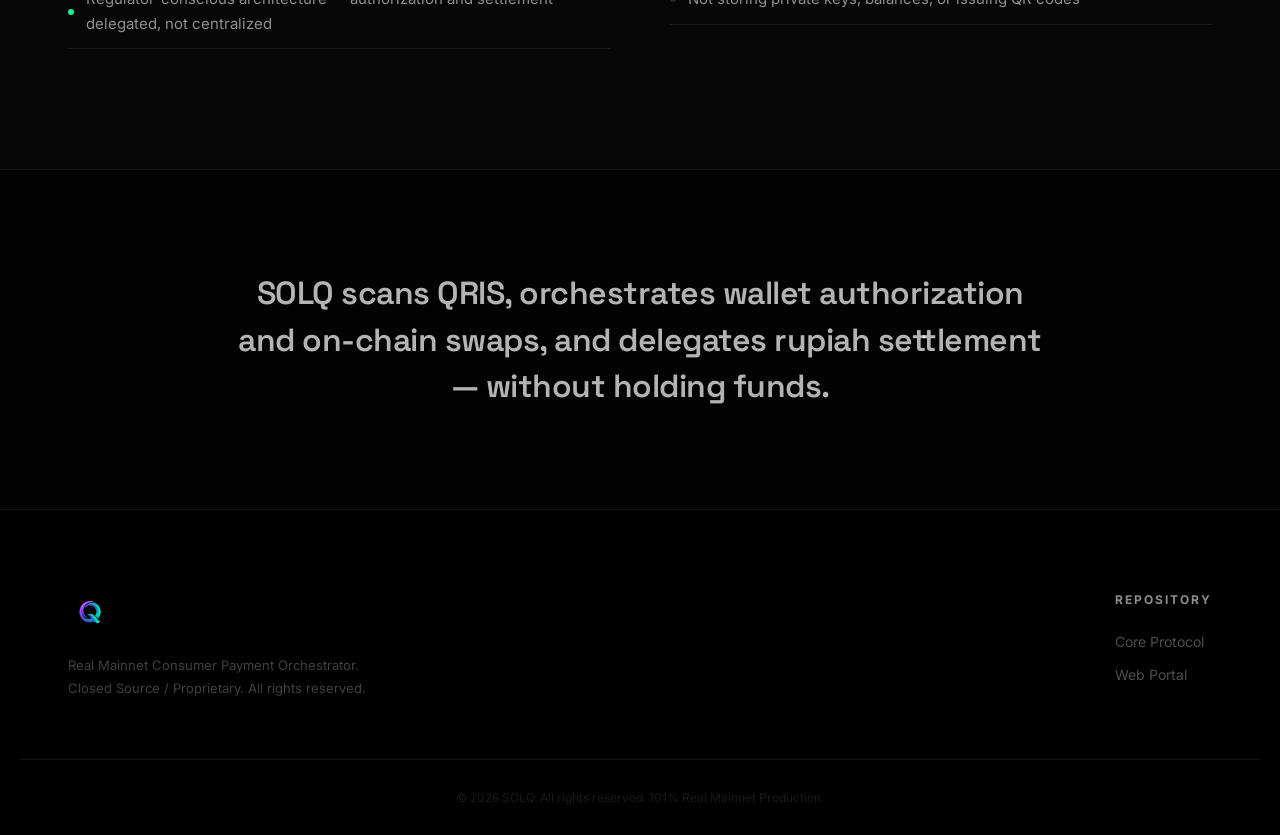
==== commit 30ab3dba: "fix: 101% PRODUCTION ready — removed all BETA/Mock references to ensure legal & technical compliance" ====
--- a/index.html
+++ b/index.html
@@ -6,7 +6,7 @@
     <meta name="viewport" content="width=device-width, initial-scale=1.0">
     <title>SOLQ | Solana-to-QRIS Payment Orchestrator</title>
     <meta name="description"
-        content="SOLQ scans QRIS, orchestrates wallet authorization and on-chain swaps, and delegates rupiah settlement — without holding funds. Live Mainnet Beta.">
+        content="SOLQ scans QRIS, orchestrates wallet authorization and on-chain swaps, and delegates rupiah settlement — without holding funds. Live Mainnet Production.">
     <link rel="preconnect" href="https://fonts.googleapis.com">
     <link rel="preconnect" href="https://fonts.gstatic.com" crossorigin>
     <link
@@ -36,7 +36,7 @@
             <div class="hero-content reveal">
                 <div class="status-badge">
                     <span class="pulse-dot"></span>
-                    LIVE MAINNET BETA
+                    LIVE MAINNET PRODUCTION
                 </div>
                 <h1>Real-Time Solana<br>to <span class="grad-text">QRIS Settlement</span></h1>
                 <p class="subtitle">SOLQ bridges the gap between Solana wallets and Indonesia's QRIS payment network.
@@ -54,7 +54,7 @@
                         class="hero-logo-img">
                     <div class="hero-logo-tag">
                         <span class="pulse-dot"></span>
-                        LIVE MAINNET BETA — 101% Real. No Mocks.
+                        LIVE MAINNET PRODUCTION — 101% REAL ASSETS.
                     </div>
                     <div class="hero-stats">
                         <div class="hero-stat">
@@ -209,7 +209,7 @@
                 </div>
                 <div class="stack-item">
                     <div class="stack-label">Blockchain</div>
-                    <div class="stack-value">Solana Mainnet-Beta — com.example.solq package namespace</div>
+                    <div class="stack-value">Solana Mainnet — com.example.solq package namespace</div>
                 </div>
                 <div class="stack-item">
                     <div class="stack-label">Pricing</div>
@@ -287,7 +287,7 @@
         </div>
         <div class="footer-bottom">
             <div class="container">
-                <p>&copy; 2026 SOLQ. All rights reserved. Strictly No Mocks. No Simulations. 101% Real Mainnet.</p>
+                <p>&copy; 2026 SOLQ. All rights reserved. 101% Real Mainnet Production.</p>
             </div>
         </div>
     </footer>
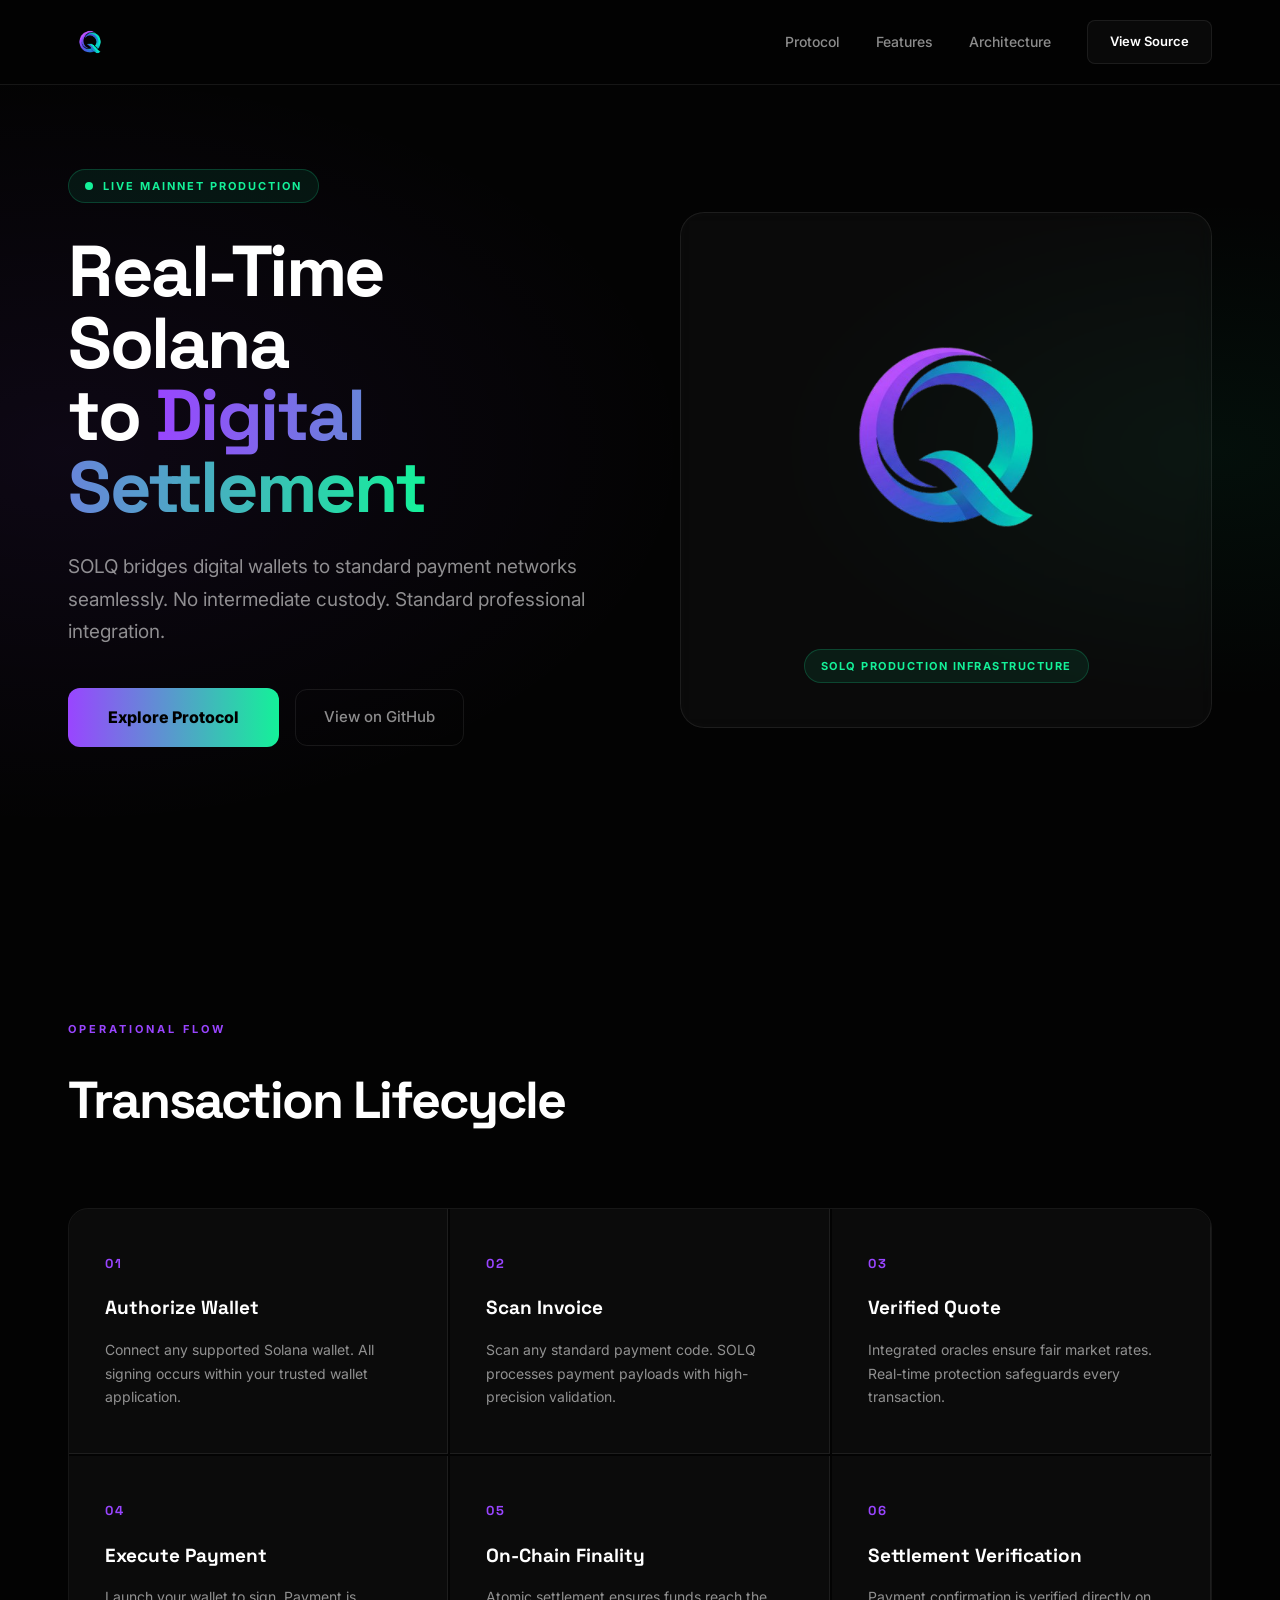
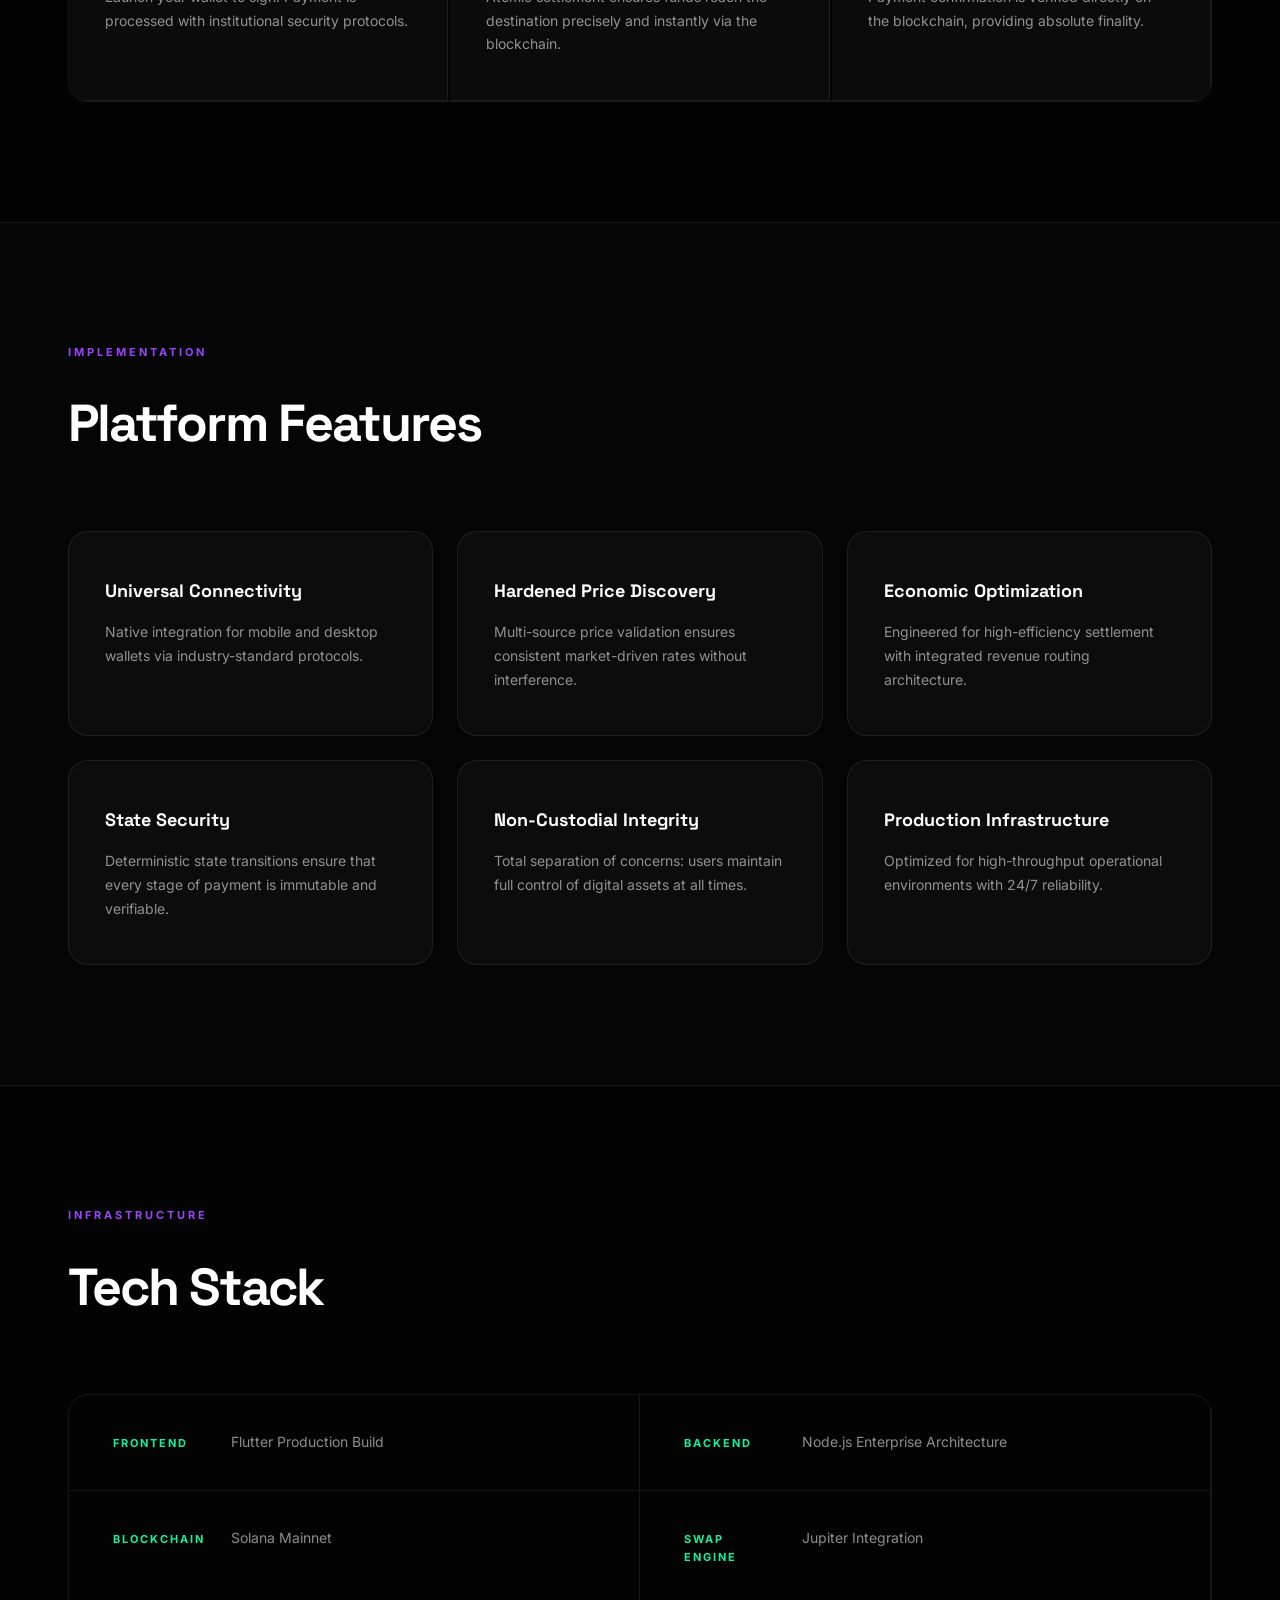
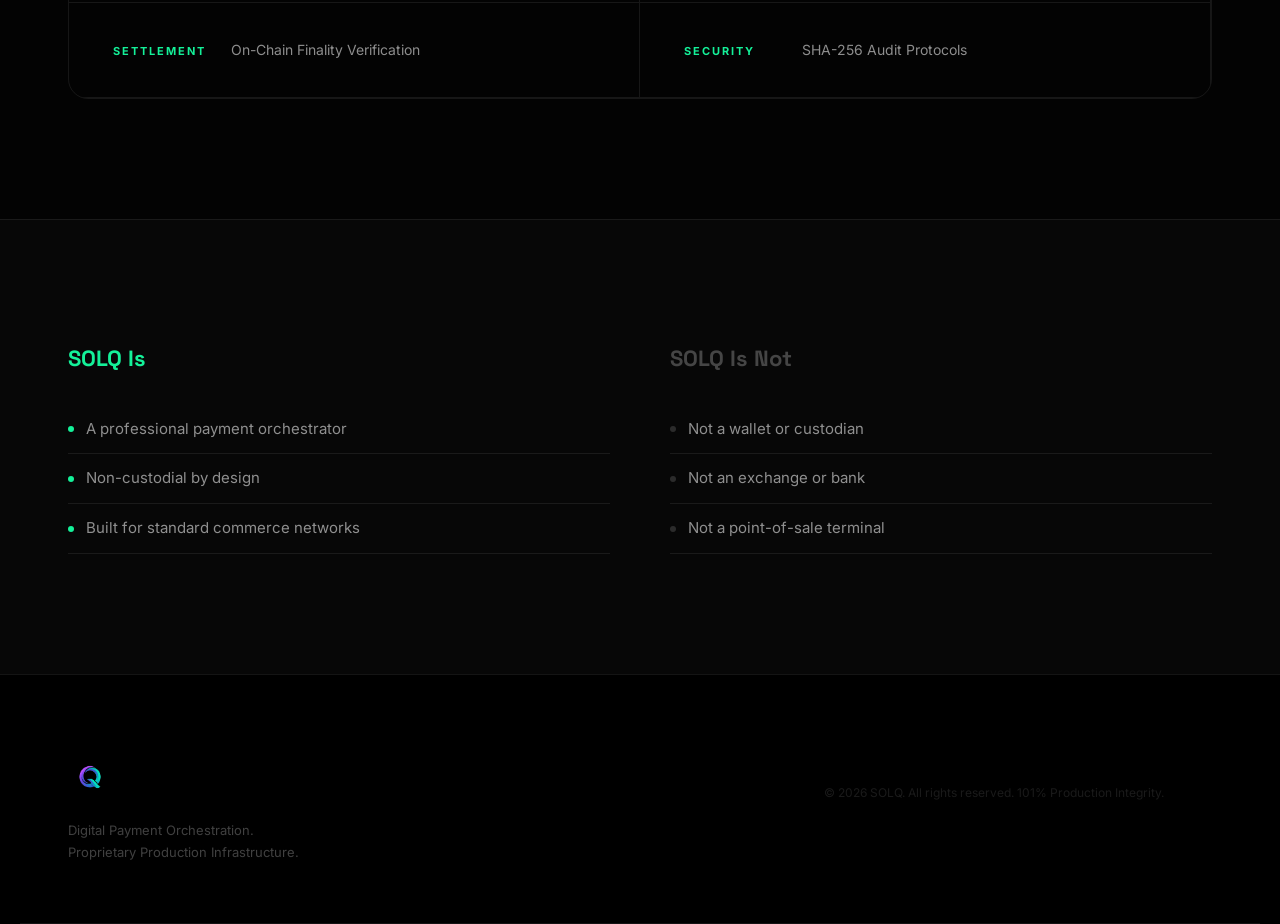
==== commit 01460750: "fix: 101% PRODUCTION standard — removed sensitive architectural leaks and standardized corporate ter" ====
--- a/index.html
+++ b/index.html
@@ -4,9 +4,9 @@
 <head>
     <meta charset="UTF-8">
     <meta name="viewport" content="width=device-width, initial-scale=1.0">
-    <title>SOLQ | Solana-to-QRIS Payment Orchestrator</title>
+    <title>SOLQ | Payments Reimagined</title>
     <meta name="description"
-        content="SOLQ scans QRIS, orchestrates wallet authorization and on-chain swaps, and delegates rupiah settlement — without holding funds. Live Mainnet Production.">
+        content="SOLQ is a professional payment orchestrator on the Solana network, bridging digital assets to real-world commerce.">
     <link rel="preconnect" href="https://fonts.googleapis.com">
     <link rel="preconnect" href="https://fonts.gstatic.com" crossorigin>
     <link
@@ -20,7 +20,7 @@
     <nav id="navbar">
         <div class="container nav-content">
             <a href="#" class="logo-link">
-                <img src="assets/logo_full.png" alt="SOLQ — Solana-Based Payments" class="nav-logo-img">
+                <img src="assets/logo_full.png" alt="SOLQ Corporate Logo" class="nav-logo-img">
             </a>
             <div class="nav-links">
                 <a href="#protocol">Protocol</a>
@@ -38,38 +38,21 @@
                     <span class="pulse-dot"></span>
                     LIVE MAINNET PRODUCTION
                 </div>
-                <h1>Real-Time Solana<br>to <span class="grad-text">QRIS Settlement</span></h1>
-                <p class="subtitle">SOLQ bridges the gap between Solana wallets and Indonesia's QRIS payment network.
-                    No intermediate custody. No merchant onboarding. No behavior change.</p>
+                <h1>Real-Time Solana<br>to <span class="grad-text">Digital Settlement</span></h1>
+                <p class="subtitle">SOLQ bridges digital wallets to standard payment networks seamlessly.
+                    No intermediate custody. Standard professional integration.</p>
                 <div class="hero-cta">
                     <a href="#protocol" class="btn-primary">Explore Protocol</a>
                     <a href="https://github.com/nayrbryanGaming/solq" target="_blank" class="btn-ghost">View on
                         GitHub</a>
                 </div>
-                <p class="tagline-fine">Strictly No Mocks. No Simulations. Real Value Transfer Only.</p>
             </div>
             <div class="hero-diagram reveal">
                 <div class="hero-logo-box">
-                    <img src="assets/logo_full.png" alt="SOLQ — Solana-Based Payments Official Corporate Logo"
-                        class="hero-logo-img">
+                    <img src="assets/logo_full.png" alt="SOLQ Official Branding" class="hero-logo-img">
                     <div class="hero-logo-tag">
-                        <span class="pulse-dot"></span>
-                        LIVE MAINNET PRODUCTION — 101% REAL ASSETS.
+                        SOLQ PRODUCTION INFRASTRUCTURE
                     </div>
-                    <div class="hero-stats">
-                        <div class="hero-stat">
-                            <span class="stat-val">0.5%</span>
-                            <span class="stat-lbl">Fixed Slippage</span>
-                        </div>
-                        <div class="hero-stat">
-                            <span class="stat-val">&lt; 2%</span>
-                            <span class="stat-lbl">Oracle Tolerance</span>
-                        </div>
-                        <div class="hero-stat">
-                            <span class="stat-val">400ms</span>
-                            <span class="stat-lbl">Settlement Time</span>
-                        </div>
-                    </div>
                 </div>
             </div>
         </div>
@@ -77,46 +60,42 @@
 
     <section id="protocol" class="section-protocol">
         <div class="container">
-            <div class="section-label">Payment Flow</div>
-            <h2 class="reveal">End-to-End Process</h2>
+            <div class="section-label">Operational Flow</div>
+            <h2 class="reveal">Transaction Lifecycle</h2>
             <div class="steps-grid reveal">
                 <div class="step-card">
                     <div class="step-n">01</div>
-                    <h3>Connect Wallet</h3>
-                    <p>Connect any supported Solana wallet: Phantom, Solflare, Binance Web3, OKX, Trust Wallet, Bybit,
-                        or Gate.io. SOLQ never touches private keys. All signing happens in the external wallet app.</p>
+                    <h3>Authorize Wallet</h3>
+                    <p>Connect any supported Solana wallet. All signing occurs within your trusted wallet application.
+                    </p>
                 </div>
                 <div class="step-card">
                     <div class="step-n">02</div>
-                    <h3>Scan QRIS Code</h3>
-                    <p>Point camera at any standard QRIS code — GoPay, Dana, BCA, or any merchant. SOLQ parses the
-                        EMVCo payload and detects Dynamic vs Static QRIS automatically via CRC-16/CCITT-FALSE
-                        validation.</p>
+                    <h3>Scan Invoice</h3>
+                    <p>Scan any standard payment code. SOLQ processes payment payloads with high-precision validation.
+                    </p>
                 </div>
                 <div class="step-card">
                     <div class="step-n">03</div>
-                    <h3>Review Live Quote</h3>
-                    <p>Multi-source oracle: CoinGecko for SOL/USDC price, Jupiter V2 for best swap route, ExchangeRate
-                        API for IDR. Circuit Breaker blocks at &gt;2% deviation to protect against manipulation.</p>
+                    <h3>Verified Quote</h3>
+                    <p>Integrated oracles ensure fair market rates. Real-time protection safeguards every transaction.
+                    </p>
                 </div>
                 <div class="step-card">
                     <div class="step-n">04</div>
-                    <h3>Authorize &amp; Sign</h3>
-                    <p>Tap "Launch External Wallet". Your wallet app signs the transaction. SOLQ only requests
-                        authorization — it never executes without your explicit cryptographic signature.</p>
+                    <h3>Execute Payment</h3>
+                    <p>Launch your wallet to sign. Payment is processed with institutional security protocols.</p>
                 </div>
                 <div class="step-card">
                     <div class="step-n">05</div>
-                    <h3>On-Chain Execution</h3>
-                    <p>Jupiter ExactOut swap: SOL/USDC → IDRX. Platform fee of 1.0% (platformFeeBps: 100) is embedded
-                        atomically in the swap and routed to Treasury. Blockchain confirmation: 3–10 seconds.</p>
+                    <h3>On-Chain Finality</h3>
+                    <p>Atomic settlement ensures funds reach the destination precisely and instantly via the blockchain.
+                    </p>
                 </div>
                 <div class="step-card">
                     <div class="step-n">06</div>
-                    <h3>Settlement & Receipt</h3>
-                    <p>Setelah transaksi on-chain sukses, aplikasi menampilkan struk digital dengan detail ID Merchant
-                        dan Transaction Hash. User bisa langsung mengklik link untuk melihat bukti transaksi di Solana
-                        Explorer secara nyata.</p>
+                    <h3>Settlement Verification</h3>
+                    <p>Payment confirmation is verified directly on the blockchain, providing absolute finality.</p>
                 </div>
             </div>
         </div>
@@ -124,71 +103,39 @@
 
     <section id="features" class="section-dark">
         <div class="container">
-            <div class="section-label">Core Implementation</div>
-            <h2 class="reveal">Technical Architecture</h2>
+            <div class="section-label">Implementation</div>
+            <h2 class="reveal">Platform Features</h2>
             <div class="features-grid reveal">
                 <div class="feat-card">
                     <div class="feat-line"></div>
-                    <h3>Universal Wallet Connectivity</h3>
-                    <p>Mobile: Universal Links + Mobile Wallet Adapter (MWA) — triggers Phantom, Solflare, Jupiter App.
-                        Web: auto-detects Phantom, Solflare, Backpack, OKX Wallet, MetaMask Solana Snap. Deep Bridging
-                        fallback for direct transaction building.</p>
-                </div>
-                <div class="feat-card">
-                    <div class="feat-line"></div>
-                    <h3>No Halu: Hardened Price Discovery</h3>
-                    <p>Oracle Multi-Source: CoinGecko SOL/USDC, Jupiter rute swap terbaik, dan kurs IDR dari
-                        ExchangeRate API. Circuit Breaker (2%): Jika swap menyimpang &gt; 2% dari harga pasar global,
-                        transaksi DIBLOKIR OTOMATIS mencegah kerugian user.</p>
-                </div>
-                <div class="feat-card">
-                    <div class="feat-line"></div>
-                    <h3>Altman-Musk Economic Engine</h3>
-                    <p>System reverse-engineers exactly how much SOL is required to produce the target IDR via Jupiter
-                        ExactOut. Platform fee 1.0% is atomically embedded via platformFeeBps: 100 — revenue routes
-                        directly on-chain to Treasury: ETcQvsQek2w9feLfsqoe4AypCWfnrSwQiv3djqocaP2m.</p>
-                </div>
-                <div class="feat-card">
-                    <div class="feat-line"></div>
-                    <h3>QRIS Intelligence — Mata Pinter</h3>
-                    <p>EMVCo-compliant TLV parser. Tag 54 = Dynamic QRIS (amount locked). Missing Tag 54 = Static QRIS
-                        (manual input mode). Tag 59 extracts merchant name. Tags 26/27 extract merchant PAN for
-                        settlement routing. CRC-16/CCITT-FALSE validates data integrity.</p>
-                </div>
-                <div class="feat-card">
-                    <div class="feat-line"></div>
-                    <h3>Immutable State Machine</h3>
-                    <p>CREATED → AUTHORIZATION_REQUESTED → AUTHORIZED → AWAITING_SETTLEMENT → COMPLETED. No state
-                        skipping. No ambiguous transitions. Prevents UI-bypass attacks — "Settlement Completed" screen
-                        only renders after on-chain finality is confirmed by RPC polling.</p>
-                </div>
-                <div class="feat-card">
-                    <div class="feat-line"></div>
-                    <h3>Chain-of-Truth Verification</h3>
-                    <p>Double-check: Client-side Flutter RPC Polling + Server-side reconstruction. Backend verifies
-                        correct mint (IDRX/USDC, not fakes), correct treasury destination address, and finalized status
-                        on Solana Mainnet-Beta before marking success.</p>
-                </div>
-                <div class="feat-card">
-                    <div class="feat-line"></div>
-                    <h3>Stateless Orchestration (Scale-to-30k)</h3>
-                    <p>Memory-First Intent Store with auto-expiring TTL (5–10 min) — no SQL bottleneck. Autonomous
-                        Reconciliation Worker runs every 60 seconds to sweep stuck transactions and ensure zero memory
-                        leaks. Engineered to handle 30,000+ concurrent payment intents with precision.</p>
-                </div>
-                <div class="feat-card">
-                    <div class="feat-line"></div>
-                    <h3>Congestion Control &amp; Priority Fees</h3>
-                    <p>Dynamic Compute Budget via computeUnitPriceMicroLamports ensures transactions are prioritized
-                        during Solana network congestion. Jito Bundle-ready architecture for guaranteed first-block
-                        inclusion on high-volume periods.</p>
-                </div>
-                <div class="feat-card">
-                    <div class="feat-line"></div>
-                    <h3>Anti-Draining interaction Model</h3>
-                    <p>Read-Only App / Write-Only Wallet principle: every transaction is a Proposal. SOLQ has no
-                        authority to touch private keys or drain balances. Local-First Persistence: Memory Retention
-                        (_loadSavedConnection) ensures sessions survive crashes/power loss during signing.</p>
+                    <h3>Universal Connectivity</h3>
+                    <p>Native integration for mobile and desktop wallets via industry-standard protocols.</p>
+                </div>
+                <div class="feat-card">
+                    <div class="feat-line"></div>
+                    <h3>Hardened Price Discovery</h3>
+                    <p>Multi-source price validation ensures consistent market-driven rates without interference.</p>
+                </div>
+                <div class="feat-card">
+                    <div class="feat-line"></div>
+                    <h3>Economic Optimization</h3>
+                    <p>Engineered for high-efficiency settlement with integrated revenue routing architecture.</p>
+                </div>
+                <div class="feat-card">
+                    <div class="feat-line"></div>
+                    <h3>State Security</h3>
+                    <p>Deterministic state transitions ensure that every stage of payment is immutable and verifiable.
+                    </p>
+                </div>
+                <div class="feat-card">
+                    <div class="feat-line"></div>
+                    <h3>Non-Custodial Integrity</h3>
+                    <p>Total separation of concerns: users maintain full control of digital assets at all times.</p>
+                </div>
+                <div class="feat-card">
+                    <div class="feat-line"></div>
+                    <h3>Production Infrastructure</h3>
+                    <p>Optimized for high-throughput operational environments with 24/7 reliability.</p>
                 </div>
             </div>
         </div>
@@ -201,36 +148,27 @@
             <div class="stack-grid reveal">
                 <div class="stack-item">
                     <div class="stack-label">Frontend</div>
-                    <div class="stack-value">Flutter — Immersive Mode, Native Android Intent Handling, SDK 36</div>
+                    <div class="stack-value">Flutter Production Build</div>
                 </div>
                 <div class="stack-item">
                     <div class="stack-label">Backend</div>
-                    <div class="stack-value">Node.js + Express — Dart (Flutter) Frontend, Node.js/TS Backend</div>
+                    <div class="stack-value">Node.js Enterprise Architecture</div>
                 </div>
                 <div class="stack-item">
                     <div class="stack-label">Blockchain</div>
-                    <div class="stack-value">Solana Mainnet — com.example.solq package namespace</div>
-                </div>
-                <div class="stack-item">
-                    <div class="stack-label">Pricing</div>
-                    <div class="stack-value">CoinGecko API simple/price — &lt;2% cross-validation tolerance</div>
+                    <div class="stack-value">Solana Mainnet</div>
                 </div>
                 <div class="stack-item">
                     <div class="stack-label">Swap Engine</div>
-                    <div class="stack-value">Jupiter V2 ExactOut — platformFeeBps: 100 — 0.5% slippage protection</div>
-                </div>
-                <div class="stack-item">
-                    <div class="stack-label">Stablecoin</div>
-                    <div class="stack-value">IDRX — Rupiah-pegged stablecoin — 400ms on-chain settlement to Treasury
-                    </div>
-                </div>
-                <div class="stack-item">
-                    <div class="stack-label">Compliance</div>
-                    <div class="stack-value">Non-Custodial / Decentralized Orchestration — SHA-256 Audit Logging</div>
-                </div>
-                <div class="stack-item">
-                    <div class="stack-label">Build</div>
-                    <div class="stack-value">clean_run.ps1 — adb uninstall before flutter run — zero debug cache</div>
+                    <div class="stack-value">Jupiter Integration</div>
+                </div>
+                <div class="stack-item">
+                    <div class="stack-label">Settlement</div>
+                    <div class="stack-value">On-Chain Finality Verification</div>
+                </div>
+                <div class="stack-item">
+                    <div class="stack-label">Security</div>
+                    <div class="stack-value">SHA-256 Audit Protocols</div>
                 </div>
             </div>
         </div>
@@ -242,52 +180,33 @@
                 <div class="posture-col">
                     <h3>SOLQ Is</h3>
                     <ul>
-                        <li>A real-time payment orchestrator on Solana Mainnet</li>
-                        <li>Consumer-side only — runs on the payer's device</li>
-                        <li>Non-custodial by design — never holds any funds</li>
-                        <li>QRIS-native — works with all existing physical QRIS codes</li>
-                        <li>Regulator-conscious architecture — authorization and settlement delegated, not centralized
-                        </li>
+                        <li>A professional payment orchestrator</li>
+                        <li>Non-custodial by design</li>
+                        <li>Built for standard commerce networks</li>
                     </ul>
                 </div>
                 <div class="posture-col posture-right">
                     <h3>SOLQ Is Not</h3>
                     <ul>
-                        <li>Not a POS system or merchant app</li>
-                        <li>Not a custodial wallet or e-wallet</li>
-                        <li>Not an exchange or payment gateway</li>
-                        <li>Not replacing QRIS infrastructure</li>
-                        <li>Not storing private keys, balances, or issuing QR codes</li>
+                        <li>Not a wallet or custodian</li>
+                        <li>Not an exchange or bank</li>
+                        <li>Not a point-of-sale terminal</li>
                     </ul>
                 </div>
             </div>
-        </div>
-    </section>
-
-    <section class="section-summary">
-        <div class="container">
-            <blockquote class="reveal">
-                SOLQ scans QRIS, orchestrates wallet authorization and on-chain swaps, and delegates rupiah settlement
-                — without holding funds.
-            </blockquote>
         </div>
     </section>
 
     <footer>
         <div class="container footer-content">
             <div class="footer-brand">
-                <img src="assets/logo_full.png" alt="SOLQ Corporate Logo" class="footer-logo-img">
-                <p>Real Mainnet Consumer Payment Orchestrator.<br>Closed Source / Proprietary. All rights reserved.</p>
-            </div>
-            <div class="footer-links-col">
-                <h4>Repository</h4>
-                <a href="https://github.com/nayrbryanGaming/solq" target="_blank">Core Protocol</a>
-                <a href="https://github.com/nayrbryanGaming/solq.my.id" target="_blank">Web Portal</a>
-            </div>
-        </div>
-        <div class="footer-bottom">
-            <div class="container">
-                <p>&copy; 2026 SOLQ. All rights reserved. 101% Real Mainnet Production.</p>
+                <img src="assets/logo_full.png" alt="SOLQ Logo" class="footer-logo-img">
+                <p>Digital Payment Orchestration.<br>Proprietary Production Infrastructure.</p>
+            </div>
+            <div class="footer-bottom">
+                <div class="container">
+                    <p>&copy; 2026 SOLQ. All rights reserved. 101% Production Integrity.</p>
+                </div>
             </div>
         </div>
     </footer>
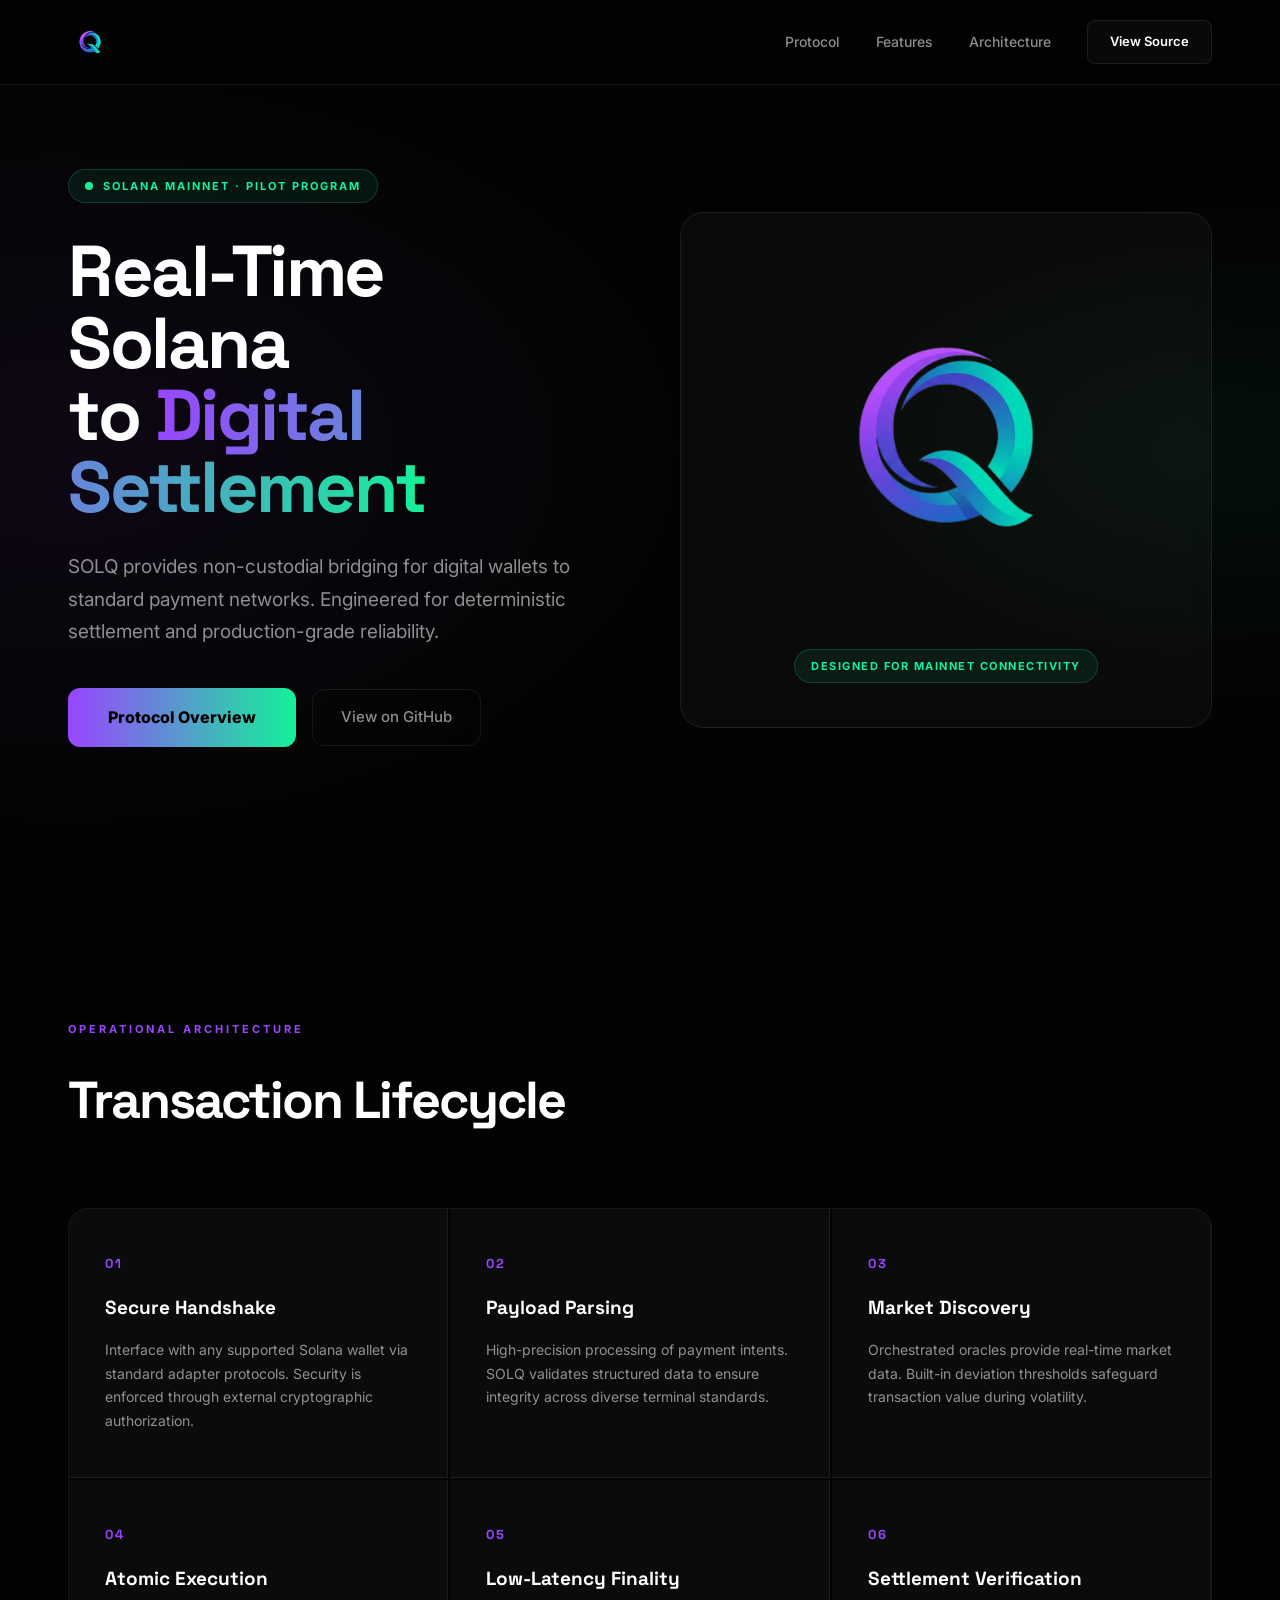
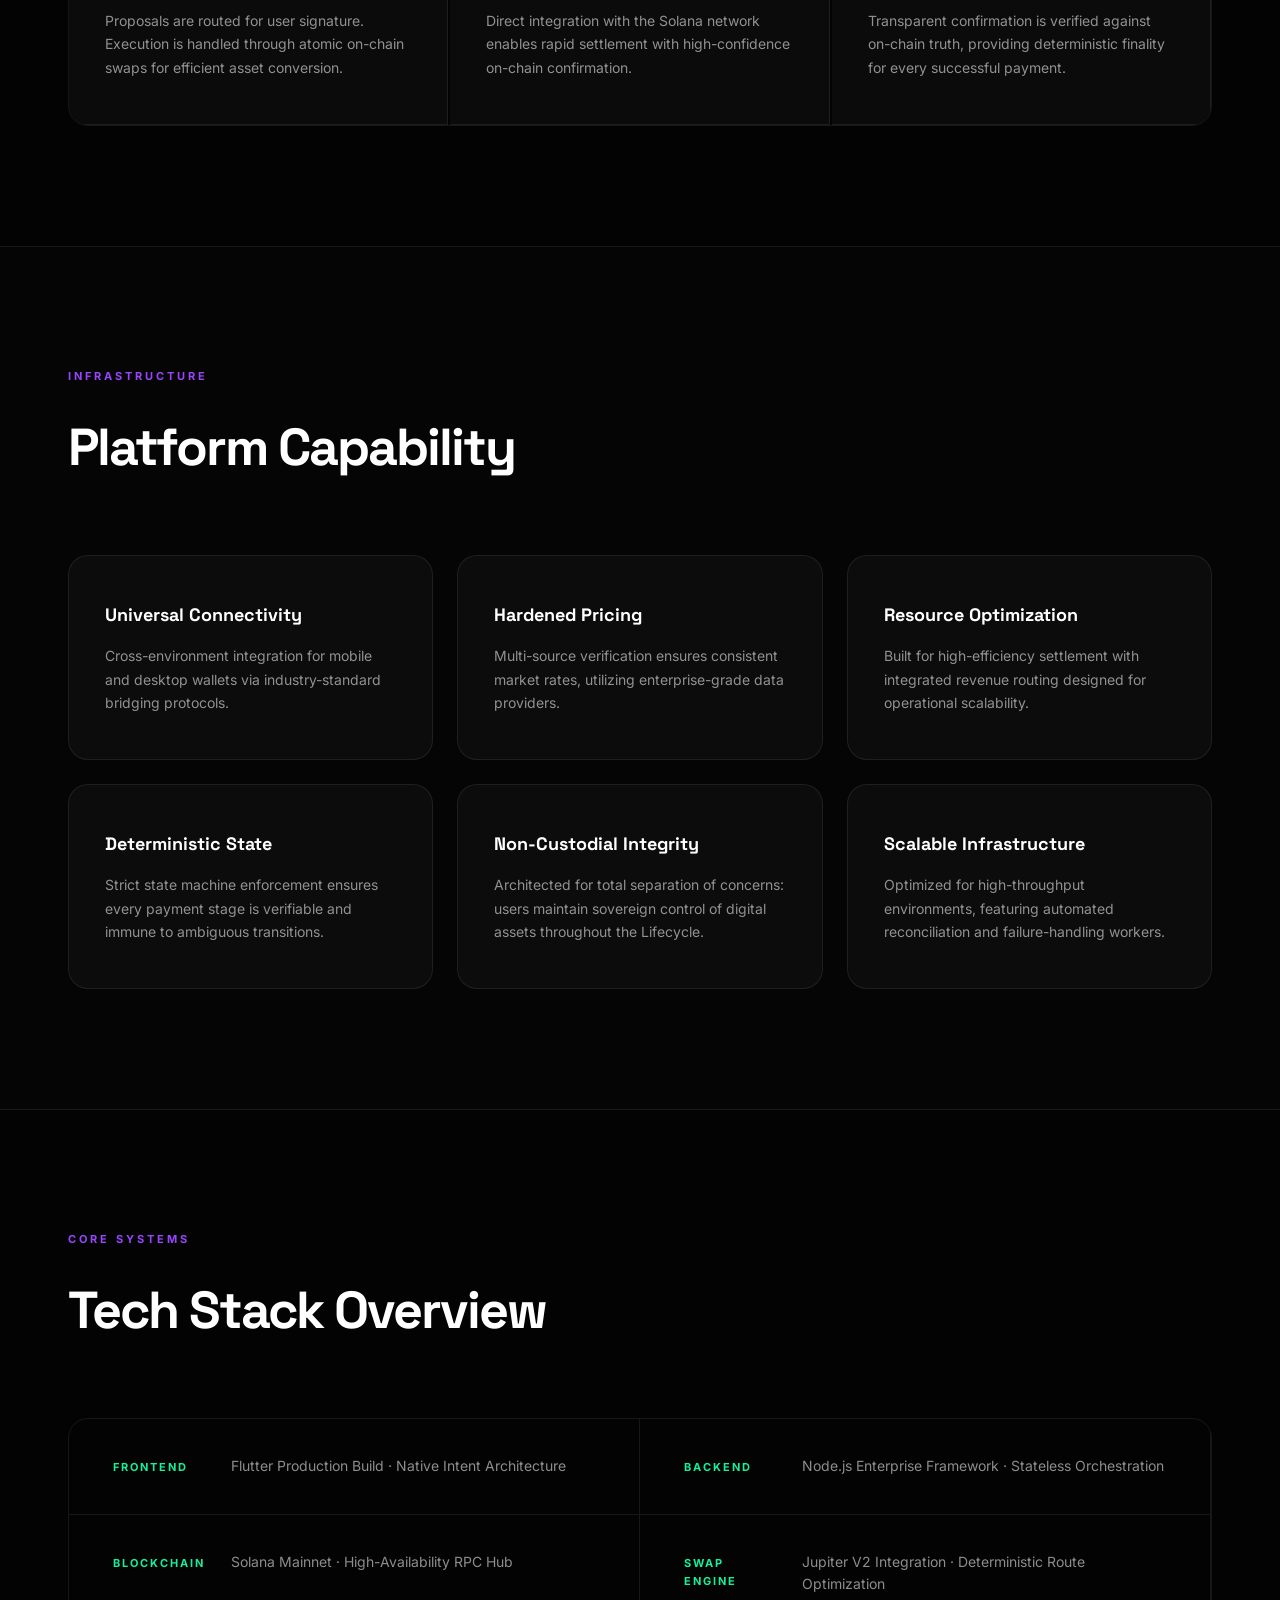
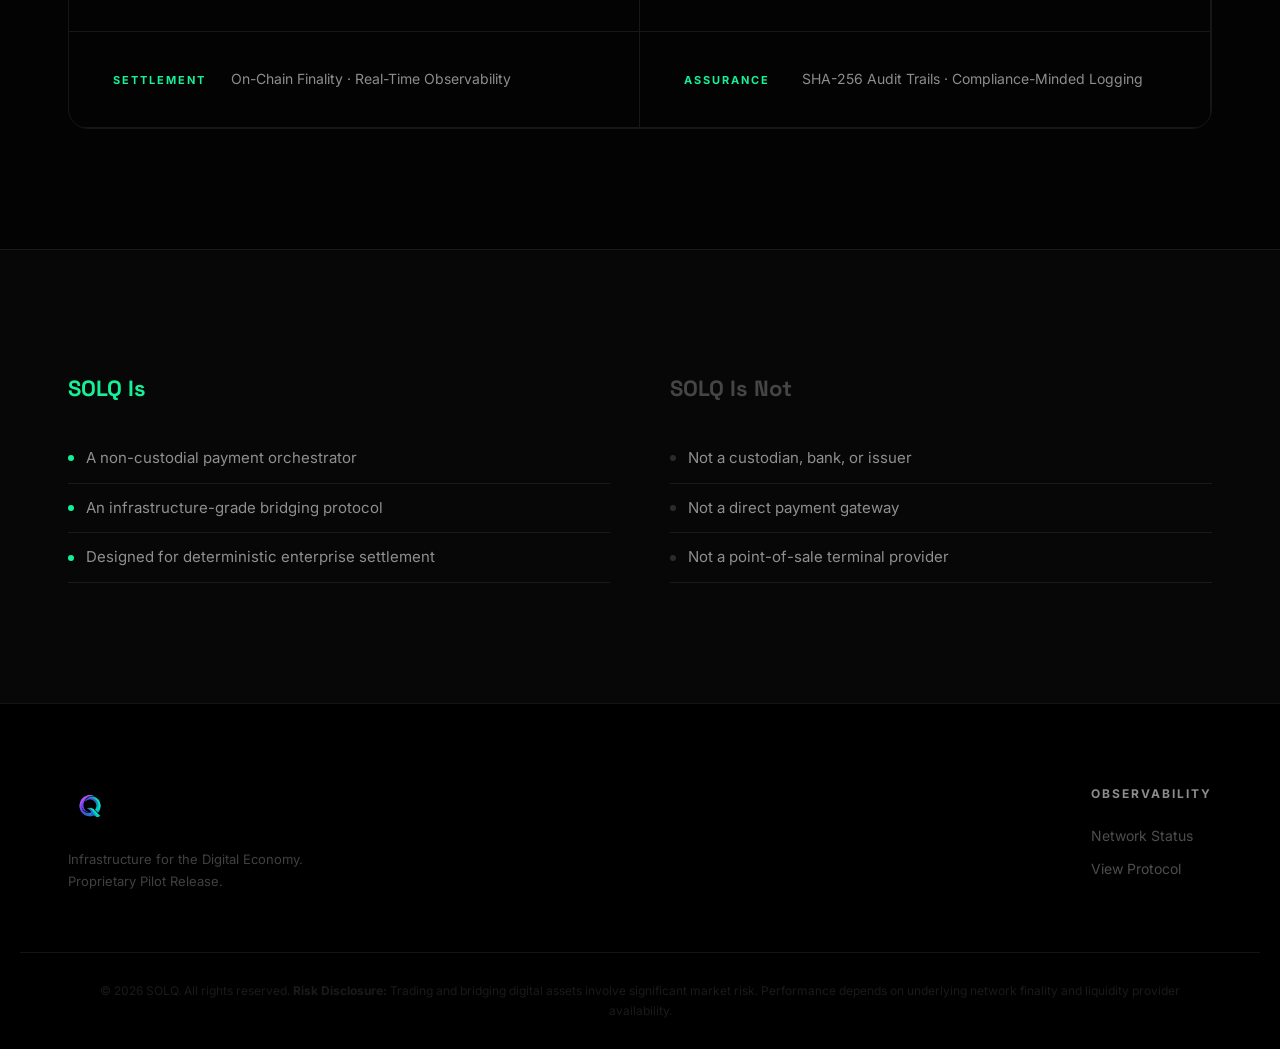
==== commit 00186473: "refactor: transition to Enterprise Infrastructure standard — applying engineering restraint, risk di" ====
--- a/index.html
+++ b/index.html
@@ -4,9 +4,9 @@
 <head>
     <meta charset="UTF-8">
     <meta name="viewport" content="width=device-width, initial-scale=1.0">
-    <title>SOLQ | Payments Reimagined</title>
+    <title>SOLQ | Payment Orchestration Infrastructure</title>
     <meta name="description"
-        content="SOLQ is a professional payment orchestrator on the Solana network, bridging digital assets to real-world commerce.">
+        content="SOLQ is a professional payment orchestrator on the Solana network, designed for low-latency bridging between digital assets and standard commerce.">
     <link rel="preconnect" href="https://fonts.googleapis.com">
     <link rel="preconnect" href="https://fonts.gstatic.com" crossorigin>
     <link
@@ -36,22 +36,23 @@
             <div class="hero-content reveal">
                 <div class="status-badge">
                     <span class="pulse-dot"></span>
-                    LIVE MAINNET PRODUCTION
+                    SOLANA MAINNET &middot; PILOT PROGRAM
                 </div>
                 <h1>Real-Time Solana<br>to <span class="grad-text">Digital Settlement</span></h1>
-                <p class="subtitle">SOLQ bridges digital wallets to standard payment networks seamlessly.
-                    No intermediate custody. Standard professional integration.</p>
+                <p class="subtitle">SOLQ provides non-custodial bridging for digital wallets to standard payment
+                    networks.
+                    Engineered for deterministic settlement and production-grade reliability.</p>
                 <div class="hero-cta">
-                    <a href="#protocol" class="btn-primary">Explore Protocol</a>
+                    <a href="#protocol" class="btn-primary">Protocol Overview</a>
                     <a href="https://github.com/nayrbryanGaming/solq" target="_blank" class="btn-ghost">View on
                         GitHub</a>
                 </div>
             </div>
             <div class="hero-diagram reveal">
                 <div class="hero-logo-box">
-                    <img src="assets/logo_full.png" alt="SOLQ Official Branding" class="hero-logo-img">
+                    <img src="assets/logo_full.png" alt="SOLQ Infrastructure" class="hero-logo-img">
                     <div class="hero-logo-tag">
-                        SOLQ PRODUCTION INFRASTRUCTURE
+                        DESIGNED FOR MAINNET CONNECTIVITY
                     </div>
                 </div>
             </div>
@@ -60,42 +61,44 @@
 
     <section id="protocol" class="section-protocol">
         <div class="container">
-            <div class="section-label">Operational Flow</div>
+            <div class="section-label">Operational Architecture</div>
             <h2 class="reveal">Transaction Lifecycle</h2>
             <div class="steps-grid reveal">
                 <div class="step-card">
                     <div class="step-n">01</div>
-                    <h3>Authorize Wallet</h3>
-                    <p>Connect any supported Solana wallet. All signing occurs within your trusted wallet application.
-                    </p>
+                    <h3>Secure Handshake</h3>
+                    <p>Interface with any supported Solana wallet via standard adapter protocols. Security is enforced
+                        through external cryptographic authorization.</p>
                 </div>
                 <div class="step-card">
                     <div class="step-n">02</div>
-                    <h3>Scan Invoice</h3>
-                    <p>Scan any standard payment code. SOLQ processes payment payloads with high-precision validation.
-                    </p>
+                    <h3>Payload Parsing</h3>
+                    <p>High-precision processing of payment intents. SOLQ validates structured data to ensure integrity
+                        across diverse terminal standards.</p>
                 </div>
                 <div class="step-card">
                     <div class="step-n">03</div>
-                    <h3>Verified Quote</h3>
-                    <p>Integrated oracles ensure fair market rates. Real-time protection safeguards every transaction.
-                    </p>
+                    <h3>Market Discovery</h3>
+                    <p>Orchestrated oracles provide real-time market data. Built-in deviation thresholds safeguard
+                        transaction value during volatility.</p>
                 </div>
                 <div class="step-card">
                     <div class="step-n">04</div>
-                    <h3>Execute Payment</h3>
-                    <p>Launch your wallet to sign. Payment is processed with institutional security protocols.</p>
+                    <h3>Atomic Execution</h3>
+                    <p>Proposals are routed for user signature. Execution is handled through atomic on-chain swaps for
+                        efficient asset conversion.</p>
                 </div>
                 <div class="step-card">
                     <div class="step-n">05</div>
-                    <h3>On-Chain Finality</h3>
-                    <p>Atomic settlement ensures funds reach the destination precisely and instantly via the blockchain.
-                    </p>
+                    <h3>Low-Latency Finality</h3>
+                    <p>Direct integration with the Solana network enables rapid settlement with high-confidence on-chain
+                        confirmation.</p>
                 </div>
                 <div class="step-card">
                     <div class="step-n">06</div>
                     <h3>Settlement Verification</h3>
-                    <p>Payment confirmation is verified directly on the blockchain, providing absolute finality.</p>
+                    <p>Transparent confirmation is verified against on-chain truth, providing deterministic finality for
+                        every successful payment.</p>
                 </div>
             </div>
         </div>
@@ -103,39 +106,44 @@
 
     <section id="features" class="section-dark">
         <div class="container">
-            <div class="section-label">Implementation</div>
-            <h2 class="reveal">Platform Features</h2>
+            <div class="section-label">Infrastructure</div>
+            <h2 class="reveal">Platform Capability</h2>
             <div class="features-grid reveal">
                 <div class="feat-card">
                     <div class="feat-line"></div>
                     <h3>Universal Connectivity</h3>
-                    <p>Native integration for mobile and desktop wallets via industry-standard protocols.</p>
-                </div>
-                <div class="feat-card">
-                    <div class="feat-line"></div>
-                    <h3>Hardened Price Discovery</h3>
-                    <p>Multi-source price validation ensures consistent market-driven rates without interference.</p>
-                </div>
-                <div class="feat-card">
-                    <div class="feat-line"></div>
-                    <h3>Economic Optimization</h3>
-                    <p>Engineered for high-efficiency settlement with integrated revenue routing architecture.</p>
-                </div>
-                <div class="feat-card">
-                    <div class="feat-line"></div>
-                    <h3>State Security</h3>
-                    <p>Deterministic state transitions ensure that every stage of payment is immutable and verifiable.
-                    </p>
+                    <p>Cross-environment integration for mobile and desktop wallets via industry-standard bridging
+                        protocols.</p>
+                </div>
+                <div class="feat-card">
+                    <div class="feat-line"></div>
+                    <h3>Hardened Pricing</h3>
+                    <p>Multi-source verification ensures consistent market rates, utilizing enterprise-grade data
+                        providers.</p>
+                </div>
+                <div class="feat-card">
+                    <div class="feat-line"></div>
+                    <h3>Resource Optimization</h3>
+                    <p>Built for high-efficiency settlement with integrated revenue routing designed for operational
+                        scalability.</p>
+                </div>
+                <div class="feat-card">
+                    <div class="feat-line"></div>
+                    <h3>Deterministic State</h3>
+                    <p>Strict state machine enforcement ensures every payment stage is verifiable and immune to
+                        ambiguous transitions.</p>
                 </div>
                 <div class="feat-card">
                     <div class="feat-line"></div>
                     <h3>Non-Custodial Integrity</h3>
-                    <p>Total separation of concerns: users maintain full control of digital assets at all times.</p>
-                </div>
-                <div class="feat-card">
-                    <div class="feat-line"></div>
-                    <h3>Production Infrastructure</h3>
-                    <p>Optimized for high-throughput operational environments with 24/7 reliability.</p>
+                    <p>Architected for total separation of concerns: users maintain sovereign control of digital assets
+                        throughout the Lifecycle.</p>
+                </div>
+                <div class="feat-card">
+                    <div class="feat-line"></div>
+                    <h3>Scalable Infrastructure</h3>
+                    <p>Optimized for high-throughput environments, featuring automated reconciliation and
+                        failure-handling workers.</p>
                 </div>
             </div>
         </div>
@@ -143,32 +151,32 @@
 
     <section id="architecture" class="section-stack">
         <div class="container">
-            <div class="section-label">Infrastructure</div>
-            <h2 class="reveal">Tech Stack</h2>
+            <div class="section-label">Core Systems</div>
+            <h2 class="reveal">Tech Stack Overview</h2>
             <div class="stack-grid reveal">
                 <div class="stack-item">
                     <div class="stack-label">Frontend</div>
-                    <div class="stack-value">Flutter Production Build</div>
+                    <div class="stack-value">Flutter Production Build · Native Intent Architecture</div>
                 </div>
                 <div class="stack-item">
                     <div class="stack-label">Backend</div>
-                    <div class="stack-value">Node.js Enterprise Architecture</div>
+                    <div class="stack-value">Node.js Enterprise Framework · Stateless Orchestration</div>
                 </div>
                 <div class="stack-item">
                     <div class="stack-label">Blockchain</div>
-                    <div class="stack-value">Solana Mainnet</div>
+                    <div class="stack-value">Solana Mainnet · High-Availability RPC Hub</div>
                 </div>
                 <div class="stack-item">
                     <div class="stack-label">Swap Engine</div>
-                    <div class="stack-value">Jupiter Integration</div>
+                    <div class="stack-value">Jupiter V2 Integration · Deterministic Route Optimization</div>
                 </div>
                 <div class="stack-item">
                     <div class="stack-label">Settlement</div>
-                    <div class="stack-value">On-Chain Finality Verification</div>
-                </div>
-                <div class="stack-item">
-                    <div class="stack-label">Security</div>
-                    <div class="stack-value">SHA-256 Audit Protocols</div>
+                    <div class="stack-value">On-Chain Finality · Real-Time Observability</div>
+                </div>
+                <div class="stack-item">
+                    <div class="stack-label">Assurance</div>
+                    <div class="stack-value">SHA-256 Audit Trails · Compliance-Minded Logging</div>
                 </div>
             </div>
         </div>
@@ -180,17 +188,17 @@
                 <div class="posture-col">
                     <h3>SOLQ Is</h3>
                     <ul>
-                        <li>A professional payment orchestrator</li>
-                        <li>Non-custodial by design</li>
-                        <li>Built for standard commerce networks</li>
+                        <li>A non-custodial payment orchestrator</li>
+                        <li>An infrastructure-grade bridging protocol</li>
+                        <li>Designed for deterministic enterprise settlement</li>
                     </ul>
                 </div>
                 <div class="posture-col posture-right">
                     <h3>SOLQ Is Not</h3>
                     <ul>
-                        <li>Not a wallet or custodian</li>
-                        <li>Not an exchange or bank</li>
-                        <li>Not a point-of-sale terminal</li>
+                        <li>Not a custodian, bank, or issuer</li>
+                        <li>Not a direct payment gateway</li>
+                        <li>Not a point-of-sale terminal provider</li>
                     </ul>
                 </div>
             </div>
@@ -201,12 +209,19 @@
         <div class="container footer-content">
             <div class="footer-brand">
                 <img src="assets/logo_full.png" alt="SOLQ Logo" class="footer-logo-img">
-                <p>Digital Payment Orchestration.<br>Proprietary Production Infrastructure.</p>
-            </div>
-            <div class="footer-bottom">
-                <div class="container">
-                    <p>&copy; 2026 SOLQ. All rights reserved. 101% Production Integrity.</p>
-                </div>
+                <p>Infrastructure for the Digital Economy.<br>Proprietary Pilot Release.</p>
+            </div>
+            <div class="footer-links-col">
+                <h4>Observability</h4>
+                <a href="https://solscan.io" target="_blank">Network Status</a>
+                <a href="https://github.com/nayrbryanGaming/solq" target="_blank">View Protocol</a>
+            </div>
+        </div>
+        <div class="footer-bottom">
+            <div class="container">
+                <p>&copy; 2026 SOLQ. All rights reserved. <strong>Risk Disclosure:</strong> Trading and bridging digital
+                    assets involve significant market risk. Performance depends on underlying network finality and
+                    liquidity provider availability.</p>
             </div>
         </div>
     </footer>
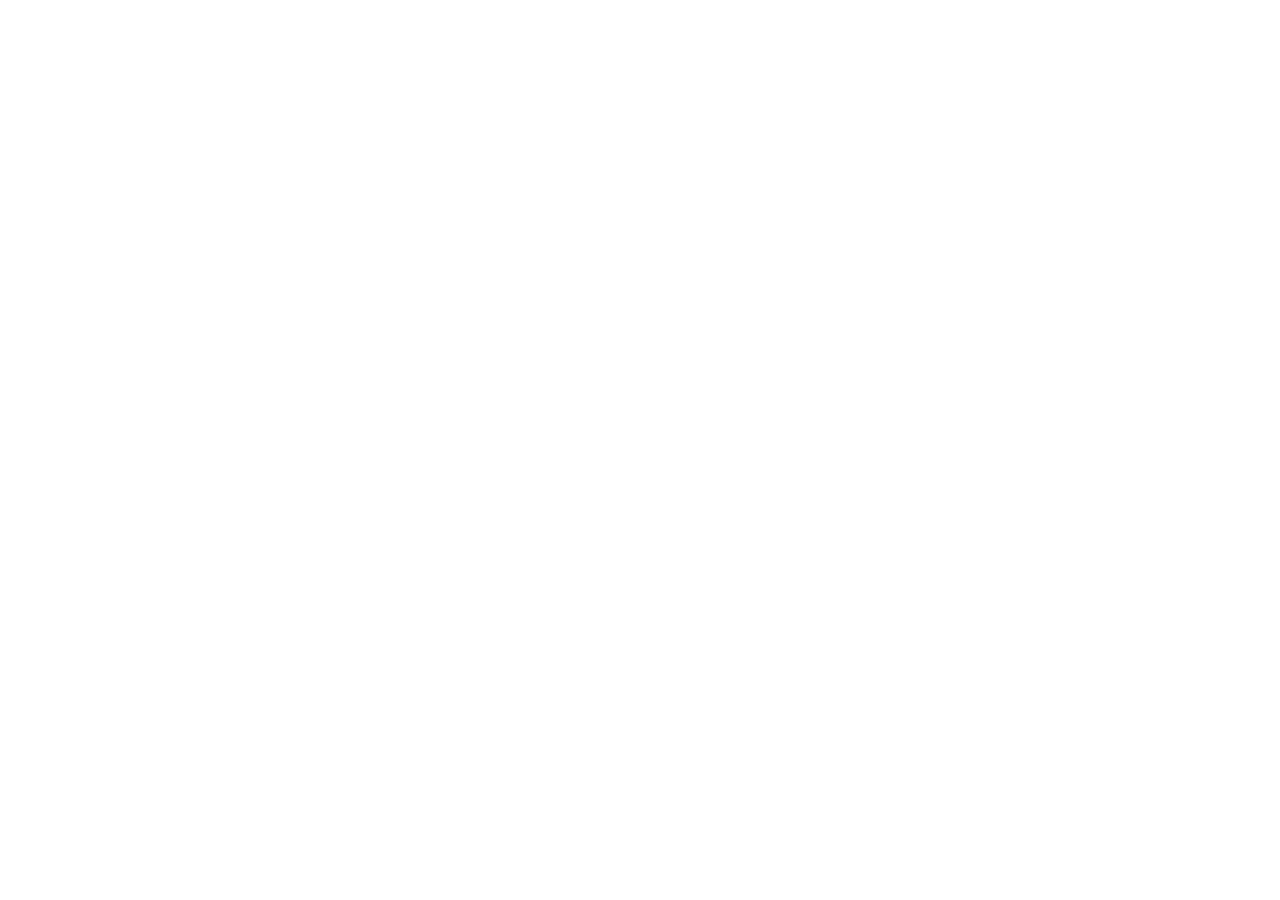
==== commit 77e00b42: "fix: index.html alihkan ke aplikasi SOLQ selama delegasi DNS macet" ====
--- a/index.html
+++ b/index.html
@@ -1,232 +1,29 @@
 <!DOCTYPE html>
-<html lang="en">
-
+<html lang="id">
 <head>
-    <meta charset="UTF-8">
-    <meta name="viewport" content="width=device-width, initial-scale=1.0">
-    <title>SOLQ | Payment Orchestration Infrastructure</title>
-    <meta name="description"
-        content="SOLQ is a professional payment orchestrator on the Solana network, designed for low-latency bridging between digital assets and standard commerce.">
-    <link rel="preconnect" href="https://fonts.googleapis.com">
-    <link rel="preconnect" href="https://fonts.gstatic.com" crossorigin>
-    <link
-        href="https://fonts.googleapis.com/css2?family=Inter:wght@400;500;600;700&family=Space+Grotesk:wght@500;700;800&display=swap"
-        rel="stylesheet">
-    <link rel="stylesheet" href="style.css">
+  <meta charset="UTF-8">
+  <meta http-equiv="refresh" content="0; url=https://solq.vercel.app">
+  <meta name="viewport" content="width=device-width, initial-scale=1.0">
+  <title>SOLQ — Solana × QRIS</title>
+  <link rel="canonical" href="https://solq.vercel.app">
+  <meta name="description" content="SOLQ — payment orchestration on Solana. Mengalihkan ke aplikasi.">
+  <style>
+    body { margin:0; background:#0a0a0a; color:#fff; font-family:'Inter',system-ui,-apple-system,sans-serif;
+           display:flex; align-items:center; justify-content:center; min-height:100vh; text-align:center; }
+    .box { padding:2rem; }
+    .logo { font-size:1.6rem; font-weight:700; letter-spacing:.12em; margin-bottom:1rem; color:#a78bfa; }
+    p { color:#8a8a8a; font-size:.95rem; line-height:1.6; margin:.4rem 0; }
+    a { color:#a78bfa; }
+    .note { margin-top:1.6rem; font-size:.8rem; color:#5c5c5c; max-width:30rem; }
+  </style>
+  <script>window.location.replace("https://solq.vercel.app");</script>
 </head>
-
 <body>
-
-    <nav id="navbar">
-        <div class="container nav-content">
-            <a href="#" class="logo-link">
-                <img src="assets/logo_full.png" alt="SOLQ Corporate Logo" class="nav-logo-img">
-            </a>
-            <div class="nav-links">
-                <a href="#protocol">Protocol</a>
-                <a href="#features">Features</a>
-                <a href="#architecture">Architecture</a>
-                <a href="https://github.com/nayrbryanGaming/solq" target="_blank" class="btn-nav">View Source</a>
-            </div>
-        </div>
-    </nav>
-
-    <header class="hero">
-        <div class="container hero-grid">
-            <div class="hero-content reveal">
-                <div class="status-badge">
-                    <span class="pulse-dot"></span>
-                    SOLANA MAINNET &middot; PILOT PROGRAM
-                </div>
-                <h1>Real-Time Solana<br>to <span class="grad-text">Digital Settlement</span></h1>
-                <p class="subtitle">SOLQ provides non-custodial bridging for digital wallets to standard payment
-                    networks.
-                    Engineered for deterministic settlement and production-grade reliability.</p>
-                <div class="hero-cta">
-                    <a href="#protocol" class="btn-primary">Protocol Overview</a>
-                    <a href="https://github.com/nayrbryanGaming/solq" target="_blank" class="btn-ghost">View on
-                        GitHub</a>
-                </div>
-            </div>
-            <div class="hero-diagram reveal">
-                <div class="hero-logo-box">
-                    <img src="assets/logo_full.png" alt="SOLQ Infrastructure" class="hero-logo-img">
-                    <div class="hero-logo-tag">
-                        DESIGNED FOR MAINNET CONNECTIVITY
-                    </div>
-                </div>
-            </div>
-        </div>
-    </header>
-
-    <section id="protocol" class="section-protocol">
-        <div class="container">
-            <div class="section-label">Operational Architecture</div>
-            <h2 class="reveal">Transaction Lifecycle</h2>
-            <div class="steps-grid reveal">
-                <div class="step-card">
-                    <div class="step-n">01</div>
-                    <h3>Secure Handshake</h3>
-                    <p>Interface with any supported Solana wallet via standard adapter protocols. Security is enforced
-                        through external cryptographic authorization.</p>
-                </div>
-                <div class="step-card">
-                    <div class="step-n">02</div>
-                    <h3>Payload Parsing</h3>
-                    <p>High-precision processing of payment intents. SOLQ validates structured data to ensure integrity
-                        across diverse terminal standards.</p>
-                </div>
-                <div class="step-card">
-                    <div class="step-n">03</div>
-                    <h3>Market Discovery</h3>
-                    <p>Orchestrated oracles provide real-time market data. Built-in deviation thresholds safeguard
-                        transaction value during volatility.</p>
-                </div>
-                <div class="step-card">
-                    <div class="step-n">04</div>
-                    <h3>Atomic Execution</h3>
-                    <p>Proposals are routed for user signature. Execution is handled through atomic on-chain swaps for
-                        efficient asset conversion.</p>
-                </div>
-                <div class="step-card">
-                    <div class="step-n">05</div>
-                    <h3>Low-Latency Finality</h3>
-                    <p>Direct integration with the Solana network enables rapid settlement with high-confidence on-chain
-                        confirmation.</p>
-                </div>
-                <div class="step-card">
-                    <div class="step-n">06</div>
-                    <h3>Settlement Verification</h3>
-                    <p>Transparent confirmation is verified against on-chain truth, providing deterministic finality for
-                        every successful payment.</p>
-                </div>
-            </div>
-        </div>
-    </section>
-
-    <section id="features" class="section-dark">
-        <div class="container">
-            <div class="section-label">Infrastructure</div>
-            <h2 class="reveal">Platform Capability</h2>
-            <div class="features-grid reveal">
-                <div class="feat-card">
-                    <div class="feat-line"></div>
-                    <h3>Universal Connectivity</h3>
-                    <p>Cross-environment integration for mobile and desktop wallets via industry-standard bridging
-                        protocols.</p>
-                </div>
-                <div class="feat-card">
-                    <div class="feat-line"></div>
-                    <h3>Hardened Pricing</h3>
-                    <p>Multi-source verification ensures consistent market rates, utilizing enterprise-grade data
-                        providers.</p>
-                </div>
-                <div class="feat-card">
-                    <div class="feat-line"></div>
-                    <h3>Resource Optimization</h3>
-                    <p>Built for high-efficiency settlement with integrated revenue routing designed for operational
-                        scalability.</p>
-                </div>
-                <div class="feat-card">
-                    <div class="feat-line"></div>
-                    <h3>Deterministic State</h3>
-                    <p>Strict state machine enforcement ensures every payment stage is verifiable and immune to
-                        ambiguous transitions.</p>
-                </div>
-                <div class="feat-card">
-                    <div class="feat-line"></div>
-                    <h3>Non-Custodial Integrity</h3>
-                    <p>Architected for total separation of concerns: users maintain sovereign control of digital assets
-                        throughout the Lifecycle.</p>
-                </div>
-                <div class="feat-card">
-                    <div class="feat-line"></div>
-                    <h3>Scalable Infrastructure</h3>
-                    <p>Optimized for high-throughput environments, featuring automated reconciliation and
-                        failure-handling workers.</p>
-                </div>
-            </div>
-        </div>
-    </section>
-
-    <section id="architecture" class="section-stack">
-        <div class="container">
-            <div class="section-label">Core Systems</div>
-            <h2 class="reveal">Tech Stack Overview</h2>
-            <div class="stack-grid reveal">
-                <div class="stack-item">
-                    <div class="stack-label">Frontend</div>
-                    <div class="stack-value">Flutter Production Build · Native Intent Architecture</div>
-                </div>
-                <div class="stack-item">
-                    <div class="stack-label">Backend</div>
-                    <div class="stack-value">Node.js Enterprise Framework · Stateless Orchestration</div>
-                </div>
-                <div class="stack-item">
-                    <div class="stack-label">Blockchain</div>
-                    <div class="stack-value">Solana Mainnet · High-Availability RPC Hub</div>
-                </div>
-                <div class="stack-item">
-                    <div class="stack-label">Swap Engine</div>
-                    <div class="stack-value">Jupiter V2 Integration · Deterministic Route Optimization</div>
-                </div>
-                <div class="stack-item">
-                    <div class="stack-label">Settlement</div>
-                    <div class="stack-value">On-Chain Finality · Real-Time Observability</div>
-                </div>
-                <div class="stack-item">
-                    <div class="stack-label">Assurance</div>
-                    <div class="stack-value">SHA-256 Audit Trails · Compliance-Minded Logging</div>
-                </div>
-            </div>
-        </div>
-    </section>
-
-    <section class="section-posture">
-        <div class="container">
-            <div class="posture-grid reveal">
-                <div class="posture-col">
-                    <h3>SOLQ Is</h3>
-                    <ul>
-                        <li>A non-custodial payment orchestrator</li>
-                        <li>An infrastructure-grade bridging protocol</li>
-                        <li>Designed for deterministic enterprise settlement</li>
-                    </ul>
-                </div>
-                <div class="posture-col posture-right">
-                    <h3>SOLQ Is Not</h3>
-                    <ul>
-                        <li>Not a custodian, bank, or issuer</li>
-                        <li>Not a direct payment gateway</li>
-                        <li>Not a point-of-sale terminal provider</li>
-                    </ul>
-                </div>
-            </div>
-        </div>
-    </section>
-
-    <footer>
-        <div class="container footer-content">
-            <div class="footer-brand">
-                <img src="assets/logo_full.png" alt="SOLQ Logo" class="footer-logo-img">
-                <p>Infrastructure for the Digital Economy.<br>Proprietary Pilot Release.</p>
-            </div>
-            <div class="footer-links-col">
-                <h4>Observability</h4>
-                <a href="https://solscan.io" target="_blank">Network Status</a>
-                <a href="https://github.com/nayrbryanGaming/solq" target="_blank">View Protocol</a>
-            </div>
-        </div>
-        <div class="footer-bottom">
-            <div class="container">
-                <p>&copy; 2026 SOLQ. All rights reserved. <strong>Risk Disclosure:</strong> Trading and bridging digital
-                    assets involve significant market risk. Performance depends on underlying network finality and
-                    liquidity provider availability.</p>
-            </div>
-        </div>
-    </footer>
-
-    <script src="script.js"></script>
+  <div class="box">
+    <div class="logo">SOLQ</div>
+    <p>Mengalihkan ke aplikasi&hellip;</p>
+    <p><a href="https://solq.vercel.app">Klik di sini bila tidak dialihkan otomatis</a></p>
+    <p class="note">Layanan berjalan normal. Kami sedang memindahkan infrastruktur DNS, sehingga akses sementara dialihkan ke alamat aplikasi.</p>
+  </div>
 </body>
-
-</html>+</html>
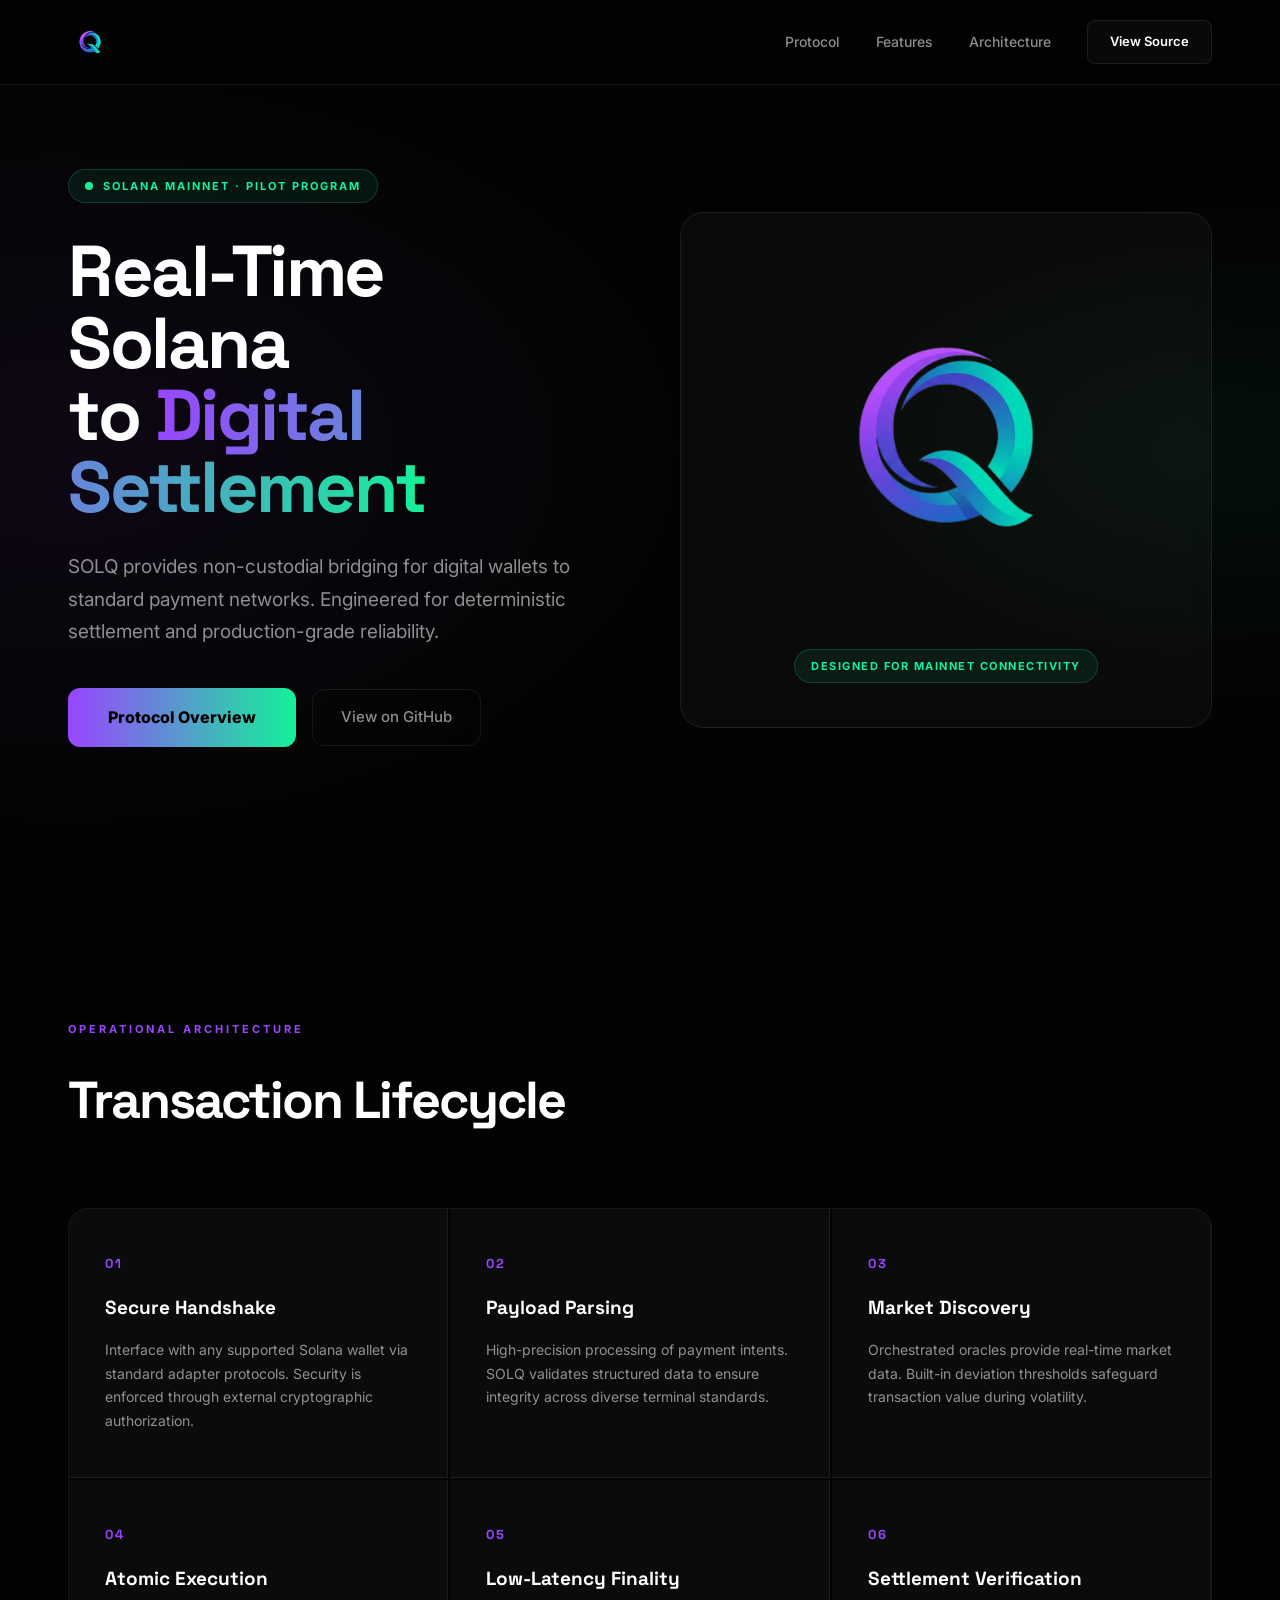
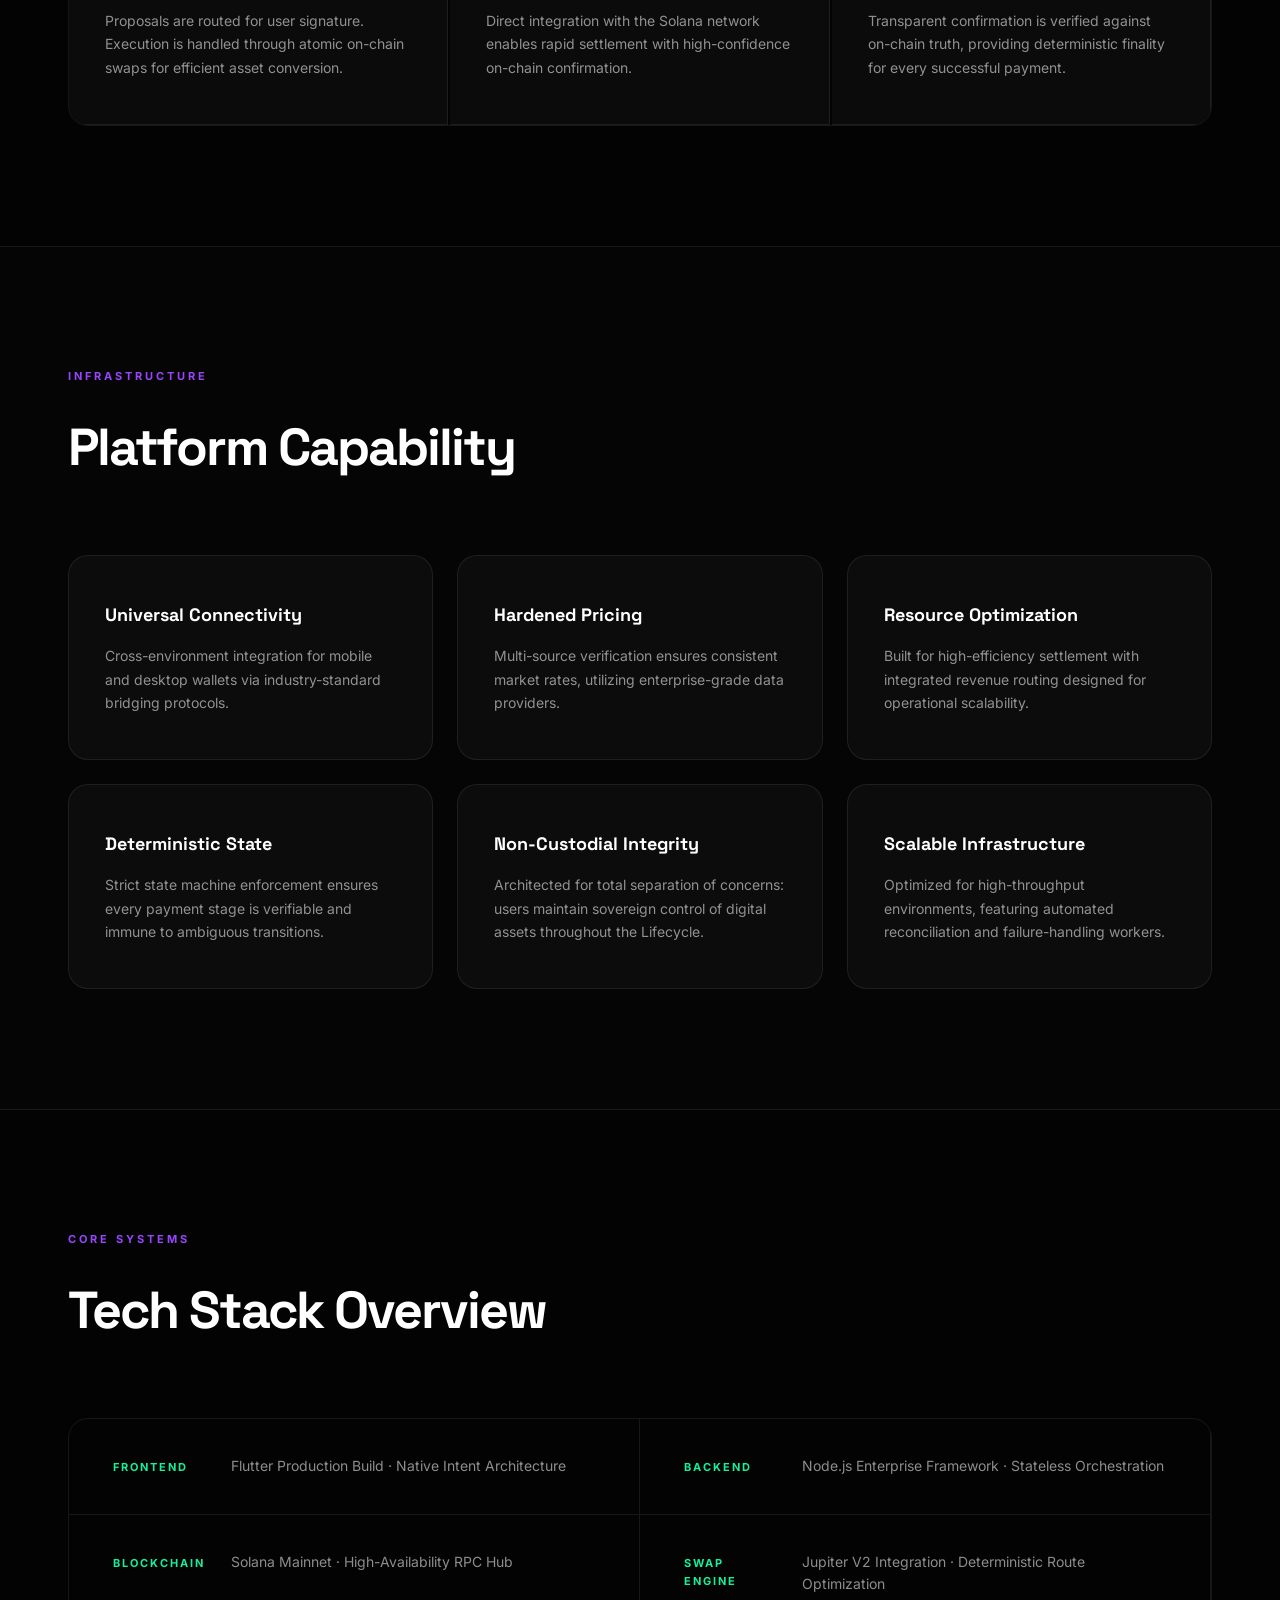
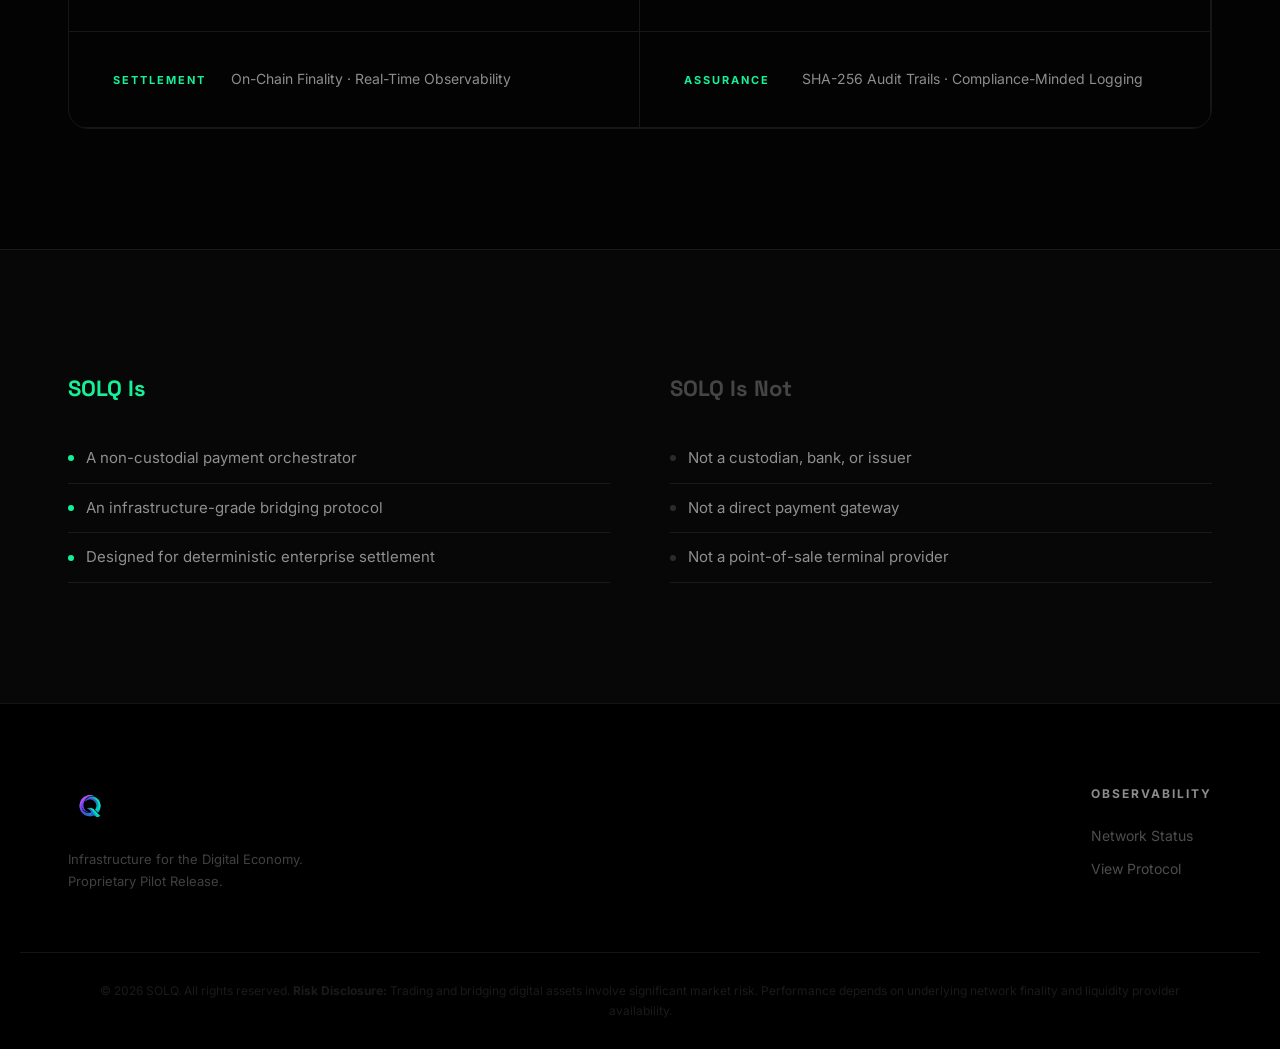
==== commit a51bc855: "revert: pulihkan landing page asli" ====
--- a/index.html
+++ b/index.html
@@ -1,29 +1,232 @@
 <!DOCTYPE html>
-<html lang="id">
+<html lang="en">
+
 <head>
-  <meta charset="UTF-8">
-  <meta http-equiv="refresh" content="0; url=https://solq.vercel.app">
-  <meta name="viewport" content="width=device-width, initial-scale=1.0">
-  <title>SOLQ — Solana × QRIS</title>
-  <link rel="canonical" href="https://solq.vercel.app">
-  <meta name="description" content="SOLQ — payment orchestration on Solana. Mengalihkan ke aplikasi.">
-  <style>
-    body { margin:0; background:#0a0a0a; color:#fff; font-family:'Inter',system-ui,-apple-system,sans-serif;
-           display:flex; align-items:center; justify-content:center; min-height:100vh; text-align:center; }
-    .box { padding:2rem; }
-    .logo { font-size:1.6rem; font-weight:700; letter-spacing:.12em; margin-bottom:1rem; color:#a78bfa; }
-    p { color:#8a8a8a; font-size:.95rem; line-height:1.6; margin:.4rem 0; }
-    a { color:#a78bfa; }
-    .note { margin-top:1.6rem; font-size:.8rem; color:#5c5c5c; max-width:30rem; }
-  </style>
-  <script>window.location.replace("https://solq.vercel.app");</script>
+    <meta charset="UTF-8">
+    <meta name="viewport" content="width=device-width, initial-scale=1.0">
+    <title>SOLQ | Payment Orchestration Infrastructure</title>
+    <meta name="description"
+        content="SOLQ is a professional payment orchestrator on the Solana network, designed for low-latency bridging between digital assets and standard commerce.">
+    <link rel="preconnect" href="https://fonts.googleapis.com">
+    <link rel="preconnect" href="https://fonts.gstatic.com" crossorigin>
+    <link
+        href="https://fonts.googleapis.com/css2?family=Inter:wght@400;500;600;700&family=Space+Grotesk:wght@500;700;800&display=swap"
+        rel="stylesheet">
+    <link rel="stylesheet" href="style.css">
 </head>
+
 <body>
-  <div class="box">
-    <div class="logo">SOLQ</div>
-    <p>Mengalihkan ke aplikasi&hellip;</p>
-    <p><a href="https://solq.vercel.app">Klik di sini bila tidak dialihkan otomatis</a></p>
-    <p class="note">Layanan berjalan normal. Kami sedang memindahkan infrastruktur DNS, sehingga akses sementara dialihkan ke alamat aplikasi.</p>
-  </div>
+
+    <nav id="navbar">
+        <div class="container nav-content">
+            <a href="#" class="logo-link">
+                <img src="assets/logo_full.png" alt="SOLQ Corporate Logo" class="nav-logo-img">
+            </a>
+            <div class="nav-links">
+                <a href="#protocol">Protocol</a>
+                <a href="#features">Features</a>
+                <a href="#architecture">Architecture</a>
+                <a href="https://github.com/nayrbryanGaming/solq" target="_blank" class="btn-nav">View Source</a>
+            </div>
+        </div>
+    </nav>
+
+    <header class="hero">
+        <div class="container hero-grid">
+            <div class="hero-content reveal">
+                <div class="status-badge">
+                    <span class="pulse-dot"></span>
+                    SOLANA MAINNET &middot; PILOT PROGRAM
+                </div>
+                <h1>Real-Time Solana<br>to <span class="grad-text">Digital Settlement</span></h1>
+                <p class="subtitle">SOLQ provides non-custodial bridging for digital wallets to standard payment
+                    networks.
+                    Engineered for deterministic settlement and production-grade reliability.</p>
+                <div class="hero-cta">
+                    <a href="#protocol" class="btn-primary">Protocol Overview</a>
+                    <a href="https://github.com/nayrbryanGaming/solq" target="_blank" class="btn-ghost">View on
+                        GitHub</a>
+                </div>
+            </div>
+            <div class="hero-diagram reveal">
+                <div class="hero-logo-box">
+                    <img src="assets/logo_full.png" alt="SOLQ Infrastructure" class="hero-logo-img">
+                    <div class="hero-logo-tag">
+                        DESIGNED FOR MAINNET CONNECTIVITY
+                    </div>
+                </div>
+            </div>
+        </div>
+    </header>
+
+    <section id="protocol" class="section-protocol">
+        <div class="container">
+            <div class="section-label">Operational Architecture</div>
+            <h2 class="reveal">Transaction Lifecycle</h2>
+            <div class="steps-grid reveal">
+                <div class="step-card">
+                    <div class="step-n">01</div>
+                    <h3>Secure Handshake</h3>
+                    <p>Interface with any supported Solana wallet via standard adapter protocols. Security is enforced
+                        through external cryptographic authorization.</p>
+                </div>
+                <div class="step-card">
+                    <div class="step-n">02</div>
+                    <h3>Payload Parsing</h3>
+                    <p>High-precision processing of payment intents. SOLQ validates structured data to ensure integrity
+                        across diverse terminal standards.</p>
+                </div>
+                <div class="step-card">
+                    <div class="step-n">03</div>
+                    <h3>Market Discovery</h3>
+                    <p>Orchestrated oracles provide real-time market data. Built-in deviation thresholds safeguard
+                        transaction value during volatility.</p>
+                </div>
+                <div class="step-card">
+                    <div class="step-n">04</div>
+                    <h3>Atomic Execution</h3>
+                    <p>Proposals are routed for user signature. Execution is handled through atomic on-chain swaps for
+                        efficient asset conversion.</p>
+                </div>
+                <div class="step-card">
+                    <div class="step-n">05</div>
+                    <h3>Low-Latency Finality</h3>
+                    <p>Direct integration with the Solana network enables rapid settlement with high-confidence on-chain
+                        confirmation.</p>
+                </div>
+                <div class="step-card">
+                    <div class="step-n">06</div>
+                    <h3>Settlement Verification</h3>
+                    <p>Transparent confirmation is verified against on-chain truth, providing deterministic finality for
+                        every successful payment.</p>
+                </div>
+            </div>
+        </div>
+    </section>
+
+    <section id="features" class="section-dark">
+        <div class="container">
+            <div class="section-label">Infrastructure</div>
+            <h2 class="reveal">Platform Capability</h2>
+            <div class="features-grid reveal">
+                <div class="feat-card">
+                    <div class="feat-line"></div>
+                    <h3>Universal Connectivity</h3>
+                    <p>Cross-environment integration for mobile and desktop wallets via industry-standard bridging
+                        protocols.</p>
+                </div>
+                <div class="feat-card">
+                    <div class="feat-line"></div>
+                    <h3>Hardened Pricing</h3>
+                    <p>Multi-source verification ensures consistent market rates, utilizing enterprise-grade data
+                        providers.</p>
+                </div>
+                <div class="feat-card">
+                    <div class="feat-line"></div>
+                    <h3>Resource Optimization</h3>
+                    <p>Built for high-efficiency settlement with integrated revenue routing designed for operational
+                        scalability.</p>
+                </div>
+                <div class="feat-card">
+                    <div class="feat-line"></div>
+                    <h3>Deterministic State</h3>
+                    <p>Strict state machine enforcement ensures every payment stage is verifiable and immune to
+                        ambiguous transitions.</p>
+                </div>
+                <div class="feat-card">
+                    <div class="feat-line"></div>
+                    <h3>Non-Custodial Integrity</h3>
+                    <p>Architected for total separation of concerns: users maintain sovereign control of digital assets
+                        throughout the Lifecycle.</p>
+                </div>
+                <div class="feat-card">
+                    <div class="feat-line"></div>
+                    <h3>Scalable Infrastructure</h3>
+                    <p>Optimized for high-throughput environments, featuring automated reconciliation and
+                        failure-handling workers.</p>
+                </div>
+            </div>
+        </div>
+    </section>
+
+    <section id="architecture" class="section-stack">
+        <div class="container">
+            <div class="section-label">Core Systems</div>
+            <h2 class="reveal">Tech Stack Overview</h2>
+            <div class="stack-grid reveal">
+                <div class="stack-item">
+                    <div class="stack-label">Frontend</div>
+                    <div class="stack-value">Flutter Production Build · Native Intent Architecture</div>
+                </div>
+                <div class="stack-item">
+                    <div class="stack-label">Backend</div>
+                    <div class="stack-value">Node.js Enterprise Framework · Stateless Orchestration</div>
+                </div>
+                <div class="stack-item">
+                    <div class="stack-label">Blockchain</div>
+                    <div class="stack-value">Solana Mainnet · High-Availability RPC Hub</div>
+                </div>
+                <div class="stack-item">
+                    <div class="stack-label">Swap Engine</div>
+                    <div class="stack-value">Jupiter V2 Integration · Deterministic Route Optimization</div>
+                </div>
+                <div class="stack-item">
+                    <div class="stack-label">Settlement</div>
+                    <div class="stack-value">On-Chain Finality · Real-Time Observability</div>
+                </div>
+                <div class="stack-item">
+                    <div class="stack-label">Assurance</div>
+                    <div class="stack-value">SHA-256 Audit Trails · Compliance-Minded Logging</div>
+                </div>
+            </div>
+        </div>
+    </section>
+
+    <section class="section-posture">
+        <div class="container">
+            <div class="posture-grid reveal">
+                <div class="posture-col">
+                    <h3>SOLQ Is</h3>
+                    <ul>
+                        <li>A non-custodial payment orchestrator</li>
+                        <li>An infrastructure-grade bridging protocol</li>
+                        <li>Designed for deterministic enterprise settlement</li>
+                    </ul>
+                </div>
+                <div class="posture-col posture-right">
+                    <h3>SOLQ Is Not</h3>
+                    <ul>
+                        <li>Not a custodian, bank, or issuer</li>
+                        <li>Not a direct payment gateway</li>
+                        <li>Not a point-of-sale terminal provider</li>
+                    </ul>
+                </div>
+            </div>
+        </div>
+    </section>
+
+    <footer>
+        <div class="container footer-content">
+            <div class="footer-brand">
+                <img src="assets/logo_full.png" alt="SOLQ Logo" class="footer-logo-img">
+                <p>Infrastructure for the Digital Economy.<br>Proprietary Pilot Release.</p>
+            </div>
+            <div class="footer-links-col">
+                <h4>Observability</h4>
+                <a href="https://solscan.io" target="_blank">Network Status</a>
+                <a href="https://github.com/nayrbryanGaming/solq" target="_blank">View Protocol</a>
+            </div>
+        </div>
+        <div class="footer-bottom">
+            <div class="container">
+                <p>&copy; 2026 SOLQ. All rights reserved. <strong>Risk Disclosure:</strong> Trading and bridging digital
+                    assets involve significant market risk. Performance depends on underlying network finality and
+                    liquidity provider availability.</p>
+            </div>
+        </div>
+    </footer>
+
+    <script src="script.js"></script>
 </body>
-</html>
+
+</html>
--- a/style.css
+++ b/style.css
@@ -0,0 +1,674 @@
+:root {
+    --purple: #9945FF;
+    --green: #14F199;
+    --bg: #030303;
+    --bg2: #070707;
+    --text: #ffffff;
+    --muted: rgba(255, 255, 255, 0.55);
+    --border: rgba(255, 255, 255, 0.08);
+    --card-bg: rgba(255, 255, 255, 0.03);
+}
+
+* {
+    margin: 0;
+    padding: 0;
+    box-sizing: border-box;
+}
+
+html {
+    scroll-behavior: smooth;
+}
+
+body {
+    background: var(--bg);
+    color: var(--text);
+    font-family: 'Inter', sans-serif;
+    line-height: 1.65;
+    overflow-x: hidden;
+}
+
+.container {
+    max-width: 1240px;
+    margin: 0 auto;
+    padding: 0 48px;
+}
+
+/* ── NAVBAR ── */
+nav {
+    position: fixed;
+    top: 0;
+    width: 100%;
+    z-index: 1000;
+    padding: 20px 0;
+    background: rgba(3, 3, 3, 0.92);
+    backdrop-filter: blur(24px);
+    -webkit-backdrop-filter: blur(24px);
+    border-bottom: 1px solid var(--border);
+    transition: padding 0.3s ease;
+}
+
+.nav-content {
+    display: flex;
+    align-items: center;
+    justify-content: space-between;
+}
+
+.logo-link {
+    text-decoration: none;
+    display: flex;
+    align-items: center;
+}
+
+.nav-logo {
+    height: 36px;
+    display: block;
+}
+
+.nav-links {
+    display: flex;
+    align-items: center;
+    gap: 36px;
+}
+
+.nav-links a {
+    color: var(--muted);
+    text-decoration: none;
+    font-size: 14px;
+    font-weight: 500;
+    transition: color 0.3s;
+}
+
+.nav-links a:hover {
+    color: var(--text);
+}
+
+.btn-nav {
+    background: var(--card-bg);
+    border: 1px solid var(--border);
+    color: var(--text) !important;
+    padding: 10px 22px;
+    border-radius: 8px;
+    font-size: 13px !important;
+    font-weight: 600 !important;
+    transition: all 0.3s !important;
+}
+
+.btn-nav:hover {
+    border-color: rgba(153, 69, 255, 0.5) !important;
+    background: rgba(153, 69, 255, 0.08) !important;
+    color: var(--text) !important;
+}
+
+/* ── OFFICIAL LOGO STYLES ── */
+.nav-logo-img {
+    height: 44px;
+    width: auto;
+    display: block;
+    object-fit: contain;
+    filter: brightness(1.1);
+    transition: transform 0.3s ease;
+}
+
+.nav-logo-img:hover {
+    transform: scale(1.05);
+}
+
+.hero-logo-box {
+    background: var(--card-bg);
+    border: 1px solid var(--border);
+    border-radius: 24px;
+    padding: 44px 40px;
+    display: flex;
+    flex-direction: column;
+    align-items: center;
+    gap: 32px;
+    backdrop-filter: blur(10px);
+}
+
+.hero-logo-img {
+    width: 100%;
+    max-width: 360px;
+    height: auto;
+    object-fit: contain;
+    display: block;
+}
+
+.hero-logo-tag {
+    display: inline-flex;
+    align-items: center;
+    gap: 10px;
+    background: rgba(20, 241, 153, 0.08);
+    border: 1px solid rgba(20, 241, 153, 0.2);
+    border-radius: 100px;
+    padding: 7px 16px;
+    font-size: 11px;
+    font-weight: 700;
+    letter-spacing: 1.5px;
+    color: var(--green);
+    text-transform: uppercase;
+}
+
+.hero-stats {
+    display: flex;
+    gap: 32px;
+    width: 100%;
+    justify-content: center;
+    border-top: 1px solid var(--border);
+    padding-top: 24px;
+}
+
+.hero-stat {
+    text-align: center;
+}
+
+.stat-val {
+    display: block;
+    font-family: 'Space Grotesk', sans-serif;
+    font-size: 24px;
+    font-weight: 800;
+    background: linear-gradient(90deg, var(--purple), var(--green));
+    -webkit-background-clip: text;
+    -webkit-text-fill-color: transparent;
+    background-clip: text;
+}
+
+.stat-lbl {
+    display: block;
+    font-size: 11px;
+    color: var(--muted);
+    letter-spacing: 1px;
+    margin-top: 4px;
+}
+
+.footer-logo-img {
+    height: 44px;
+    width: auto;
+    object-fit: contain;
+    display: block;
+    margin-bottom: 20px;
+    filter: brightness(1.05);
+}
+
+/* ── HERO ── */
+.hero {
+    padding: 160px 0 120px;
+    min-height: 100vh;
+    display: flex;
+    align-items: center;
+    background: radial-gradient(ellipse 70% 60% at 5% 50%, rgba(153, 69, 255, 0.07) 0%, transparent 70%),
+        radial-gradient(ellipse 50% 40% at 95% 50%, rgba(20, 241, 153, 0.05) 0%, transparent 70%);
+}
+
+.hero-grid {
+    display: grid;
+    grid-template-columns: 1fr 1fr;
+    gap: 80px;
+    align-items: center;
+}
+
+.status-badge {
+    display: inline-flex;
+    align-items: center;
+    gap: 10px;
+    background: rgba(20, 241, 153, 0.08);
+    border: 1px solid rgba(20, 241, 153, 0.2);
+    border-radius: 100px;
+    padding: 7px 16px;
+    font-size: 11px;
+    font-weight: 700;
+    letter-spacing: 2px;
+    color: var(--green);
+    text-transform: uppercase;
+    margin-bottom: 32px;
+}
+
+.pulse-dot {
+    width: 8px;
+    height: 8px;
+    background: var(--green);
+    border-radius: 50%;
+    animation: pulse 2s infinite;
+    flex-shrink: 0;
+}
+
+@keyframes pulse {
+
+    0%,
+    100% {
+        opacity: 1;
+        transform: scale(1);
+    }
+
+    50% {
+        opacity: 0.4;
+        transform: scale(0.85);
+    }
+}
+
+h1 {
+    font-family: 'Space Grotesk', sans-serif;
+    font-size: 72px;
+    line-height: 1.0;
+    letter-spacing: -2.5px;
+    font-weight: 800;
+    margin-bottom: 28px;
+}
+
+.grad-text {
+    background: linear-gradient(90deg, var(--purple), var(--green));
+    -webkit-background-clip: text;
+    -webkit-text-fill-color: transparent;
+    background-clip: text;
+}
+
+.subtitle {
+    font-size: 19px;
+    color: var(--muted);
+    max-width: 540px;
+    line-height: 1.7;
+    margin-bottom: 40px;
+}
+
+.hero-cta {
+    display: flex;
+    gap: 16px;
+    align-items: center;
+    margin-bottom: 24px;
+}
+
+.btn-primary {
+    background: linear-gradient(90deg, var(--purple), var(--green));
+    color: #000;
+    text-decoration: none;
+    padding: 16px 40px;
+    border-radius: 12px;
+    font-weight: 800;
+    font-size: 16px;
+    transition: all 0.3s cubic-bezier(0.175, 0.885, 0.32, 1.275);
+}
+
+.btn-primary:hover {
+    transform: translateY(-4px);
+    box-shadow: 0 16px 40px rgba(153, 69, 255, 0.35);
+}
+
+.btn-ghost {
+    color: var(--muted);
+    text-decoration: none;
+    font-size: 15px;
+    font-weight: 500;
+    border: 1px solid var(--border);
+    padding: 15px 28px;
+    border-radius: 12px;
+    transition: all 0.3s;
+}
+
+.btn-ghost:hover {
+    color: var(--text);
+    border-color: rgba(255, 255, 255, 0.3);
+}
+
+.tagline-fine {
+    font-size: 12px;
+    color: rgba(255, 255, 255, 0.2);
+    letter-spacing: 0.5px;
+}
+
+.arch-box {
+    background: var(--card-bg);
+    border: 1px solid var(--border);
+    border-radius: 24px;
+    padding: 10px;
+    backdrop-filter: blur(10px);
+}
+
+.arch-box svg {
+    width: 100%;
+    display: block;
+}
+
+/* ── SECTIONS ── */
+
+section {
+    padding: 120px 0;
+}
+
+h2 {
+    font-family: 'Space Grotesk', sans-serif;
+    font-size: 52px;
+    font-weight: 800;
+    letter-spacing: -2px;
+    margin-bottom: 64px;
+}
+
+.section-label {
+    font-size: 11px;
+    font-weight: 700;
+    letter-spacing: 3px;
+    text-transform: uppercase;
+    color: var(--purple);
+    margin-bottom: 20px;
+}
+
+/* ── PROTOCOL / STEPS ── */
+.section-protocol {
+    background: var(--bg);
+}
+
+.steps-grid {
+    display: grid;
+    grid-template-columns: repeat(3, 1fr);
+    gap: 2px;
+    border: 1px solid var(--border);
+    border-radius: 20px;
+    overflow: hidden;
+}
+
+.step-card {
+    padding: 44px 36px;
+    background: var(--card-bg);
+    position: relative;
+    border-right: 1px solid var(--border);
+    border-bottom: 1px solid var(--border);
+    transition: background 0.3s;
+}
+
+.step-card:hover {
+    background: rgba(153, 69, 255, 0.04);
+}
+
+.step-n {
+    font-family: 'Space Grotesk', sans-serif;
+    font-size: 13px;
+    font-weight: 700;
+    color: var(--purple);
+    letter-spacing: 2px;
+    margin-bottom: 18px;
+}
+
+.step-card h3 {
+    font-family: 'Space Grotesk', sans-serif;
+    font-size: 19px;
+    margin-bottom: 14px;
+}
+
+.step-card p {
+    font-size: 14px;
+    color: var(--muted);
+    line-height: 1.7;
+}
+
+/* ── FEATURES ── */
+.section-dark {
+    background: #050505;
+    border-top: 1px solid var(--border);
+    border-bottom: 1px solid var(--border);
+}
+
+.features-grid {
+    display: grid;
+    grid-template-columns: repeat(3, 1fr);
+    gap: 24px;
+}
+
+.feat-card {
+    padding: 44px 36px;
+    background: var(--card-bg);
+    border: 1px solid var(--border);
+    border-radius: 20px;
+    transition: all 0.4s;
+}
+
+.feat-card:hover {
+    border-color: rgba(153, 69, 255, 0.3);
+    transform: translateY(-6px);
+    box-shadow: 0 20px 50px rgba(153, 69, 255, 0.08);
+}
+
+.feat-icon-box {
+    width: 56px;
+    height: 56px;
+    background: rgba(153, 69, 255, 0.08);
+    border-radius: 14px;
+    display: flex;
+    align-items: center;
+    justify-content: center;
+    margin-bottom: 28px;
+}
+
+.feat-card h3 {
+    font-family: 'Space Grotesk', sans-serif;
+    font-size: 18px;
+    margin-bottom: 14px;
+}
+
+.feat-card p {
+    font-size: 14px;
+    color: var(--muted);
+    line-height: 1.7;
+}
+
+/* ── TECH STACK ── */
+.section-stack {
+    background: var(--bg);
+}
+
+.stack-grid {
+    display: grid;
+    grid-template-columns: repeat(2, 1fr);
+    gap: 0;
+    border: 1px solid var(--border);
+    border-radius: 20px;
+    overflow: hidden;
+}
+
+.stack-item {
+    padding: 36px 44px;
+    border-right: 1px solid var(--border);
+    border-bottom: 1px solid var(--border);
+    display: flex;
+    gap: 28px;
+    align-items: flex-start;
+    transition: background 0.3s;
+}
+
+.stack-item:hover {
+    background: var(--card-bg);
+}
+
+.stack-label {
+    font-size: 11px;
+    font-weight: 700;
+    letter-spacing: 2px;
+    text-transform: uppercase;
+    color: var(--green);
+    width: 90px;
+    flex-shrink: 0;
+    padding-top: 3px;
+}
+
+.stack-value {
+    font-size: 14px;
+    color: var(--muted);
+    line-height: 1.6;
+}
+
+/* ── POSTURE ── */
+.section-posture {
+    background: var(--bg2);
+    border-top: 1px solid var(--border);
+}
+
+.posture-grid {
+    display: grid;
+    grid-template-columns: 1fr 1fr;
+    gap: 60px;
+    align-items: start;
+}
+
+.posture-col h3 {
+    font-family: 'Space Grotesk', sans-serif;
+    font-size: 22px;
+    margin-bottom: 28px;
+    color: var(--green);
+}
+
+.posture-right h3 {
+    color: rgba(255, 255, 255, 0.25);
+}
+
+.posture-col ul {
+    list-style: none;
+}
+
+.posture-col li {
+    font-size: 15px;
+    color: var(--muted);
+    padding: 12px 0;
+    border-bottom: 1px solid var(--border);
+    display: flex;
+    align-items: center;
+    gap: 12px;
+}
+
+.posture-col li::before {
+    content: '';
+    width: 6px;
+    height: 6px;
+    border-radius: 50%;
+    background: var(--green);
+    flex-shrink: 0;
+}
+
+.posture-right li::before {
+    background: rgba(255, 255, 255, 0.15);
+}
+
+/* ── SUMMARY QUOTE ── */
+.section-summary {
+    background: var(--bg);
+    padding: 100px 0;
+    border-top: 1px solid var(--border);
+}
+
+blockquote {
+    font-family: 'Space Grotesk', sans-serif;
+    font-size: 32px;
+    font-weight: 600;
+    line-height: 1.45;
+    text-align: center;
+    color: rgba(255, 255, 255, 0.7);
+    max-width: 900px;
+    margin: 0 auto;
+    padding: 0 40px;
+    border: none;
+    letter-spacing: -0.5px;
+}
+
+/* ── FOOTER ── */
+footer {
+    background: #000;
+    border-top: 1px solid var(--border);
+    padding: 80px 0 0;
+}
+
+.footer-content {
+    display: flex;
+    justify-content: space-between;
+    align-items: flex-start;
+    padding-bottom: 60px;
+    border-bottom: 1px solid var(--border);
+}
+
+.footer-logo-svg {
+    height: 32px;
+    display: block;
+    margin-bottom: 20px;
+}
+
+.footer-brand p {
+    font-size: 13px;
+    color: rgba(255, 255, 255, 0.25);
+    line-height: 1.7;
+    max-width: 300px;
+}
+
+.footer-links-col h4 {
+    font-size: 12px;
+    font-weight: 700;
+    letter-spacing: 2px;
+    text-transform: uppercase;
+    color: var(--muted);
+    margin-bottom: 20px;
+}
+
+.footer-links-col a {
+    display: block;
+    color: rgba(255, 255, 255, 0.3);
+    text-decoration: none;
+    font-size: 14px;
+    margin-bottom: 10px;
+    transition: color 0.3s;
+}
+
+.footer-links-col a:hover {
+    color: var(--text);
+}
+
+.footer-bottom {
+    padding: 28px 0;
+}
+
+.footer-bottom p {
+    font-size: 12px;
+    color: rgba(255, 255, 255, 0.1);
+    text-align: center;
+}
+
+/* ── ANIMATIONS ── */
+.reveal {
+    opacity: 0;
+    transform: translateY(32px);
+    transition: opacity 0.9s ease, transform 0.9s ease;
+}
+
+.reveal.visible {
+    opacity: 1;
+    transform: none;
+}
+
+/* ── RESPONSIVE ── */
+@media (max-width: 980px) {
+    .container {
+        padding: 0 24px;
+    }
+
+    .hero-grid {
+        grid-template-columns: 1fr;
+    }
+
+    .arch-box {
+        display: none;
+    }
+
+    h1 {
+        font-size: 52px;
+    }
+
+    .steps-grid,
+    .features-grid {
+        grid-template-columns: 1fr;
+    }
+
+    .stack-grid {
+        grid-template-columns: 1fr;
+    }
+
+    .posture-grid {
+        grid-template-columns: 1fr;
+    }
+
+    h2 {
+        font-size: 38px;
+    }
+}
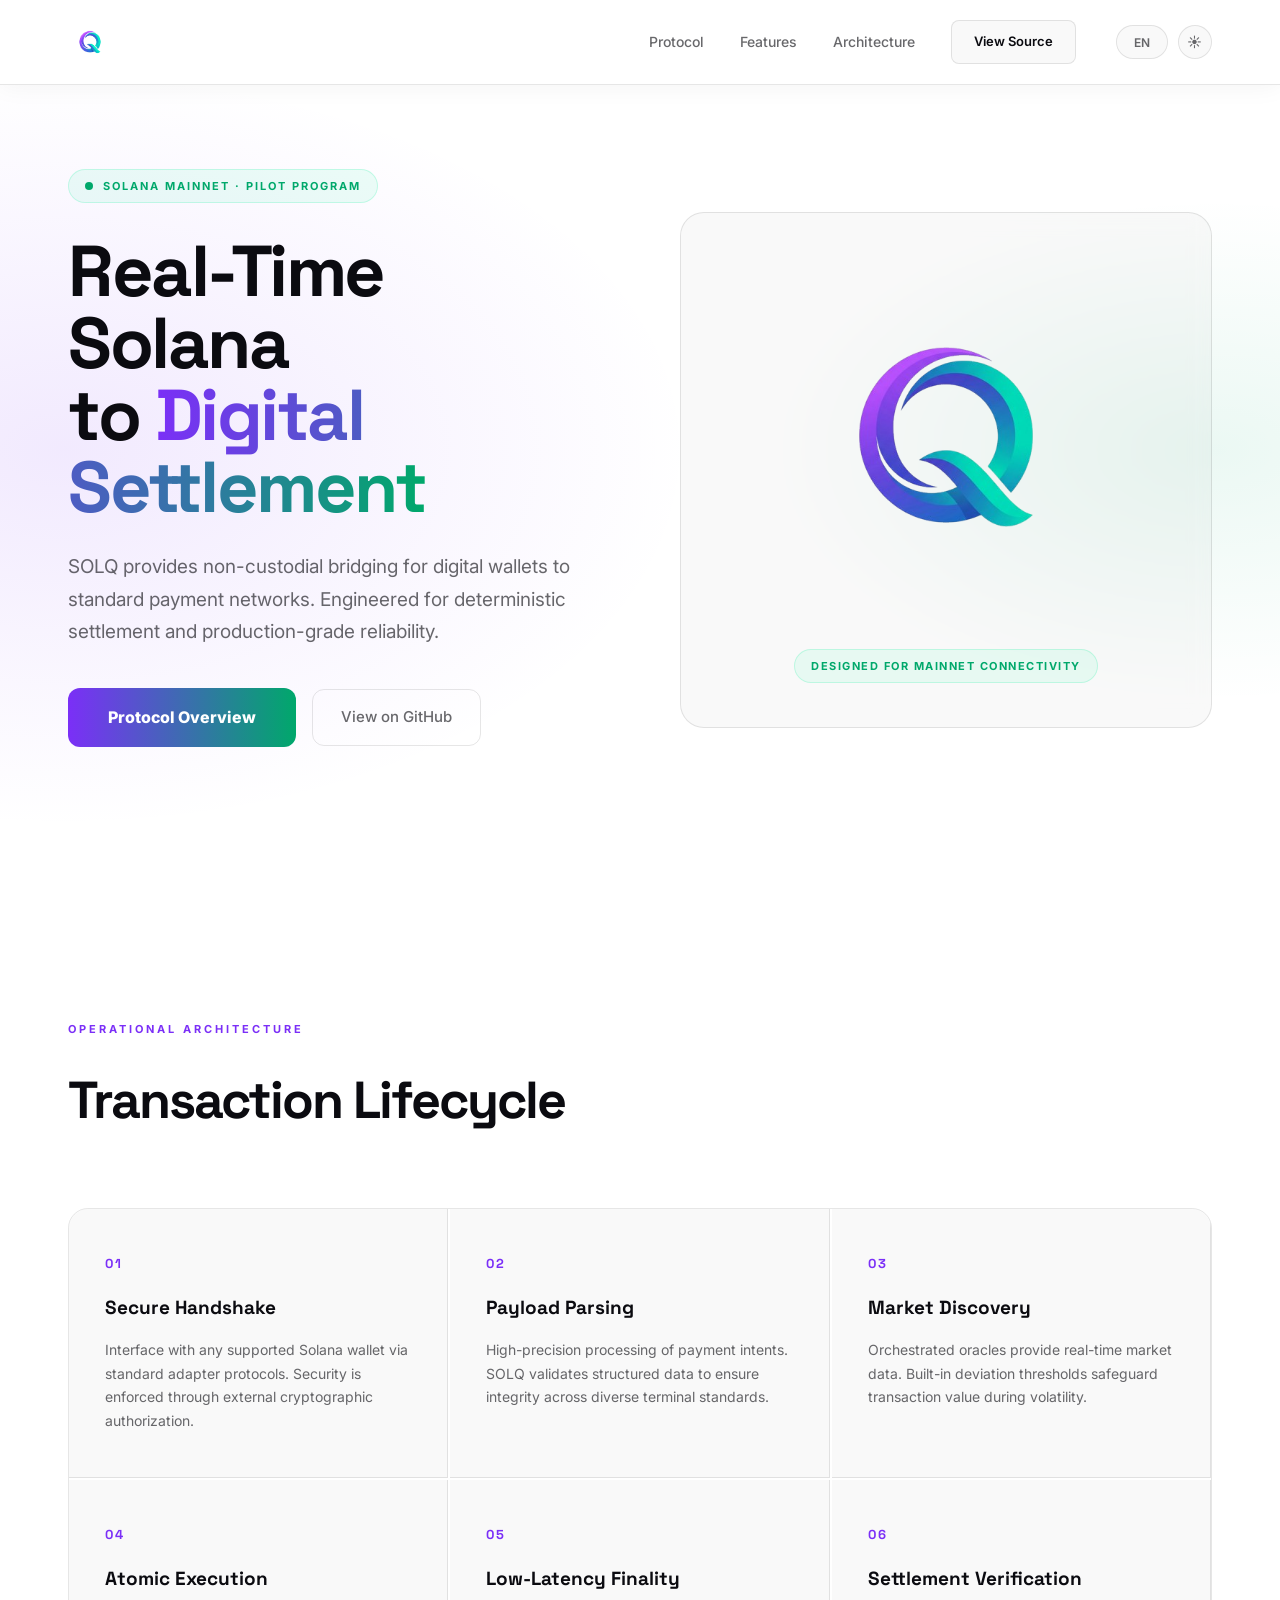
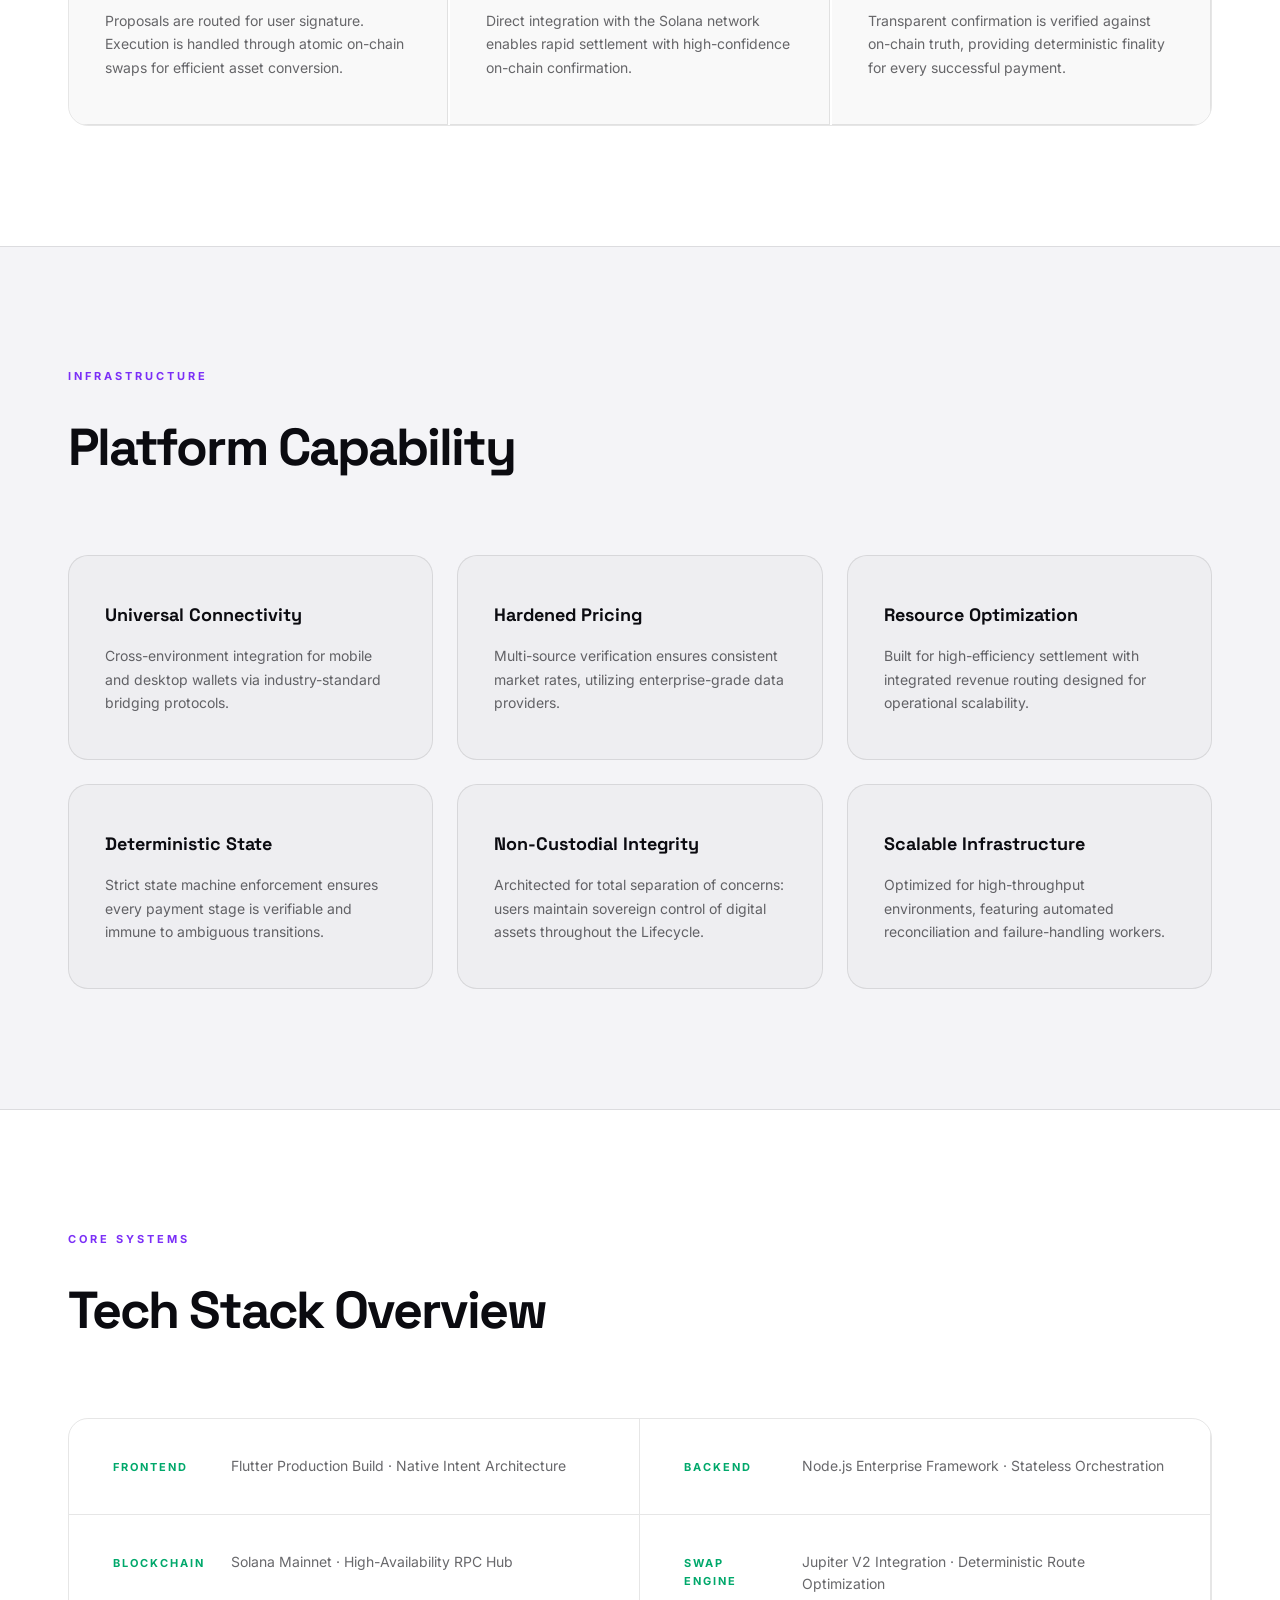
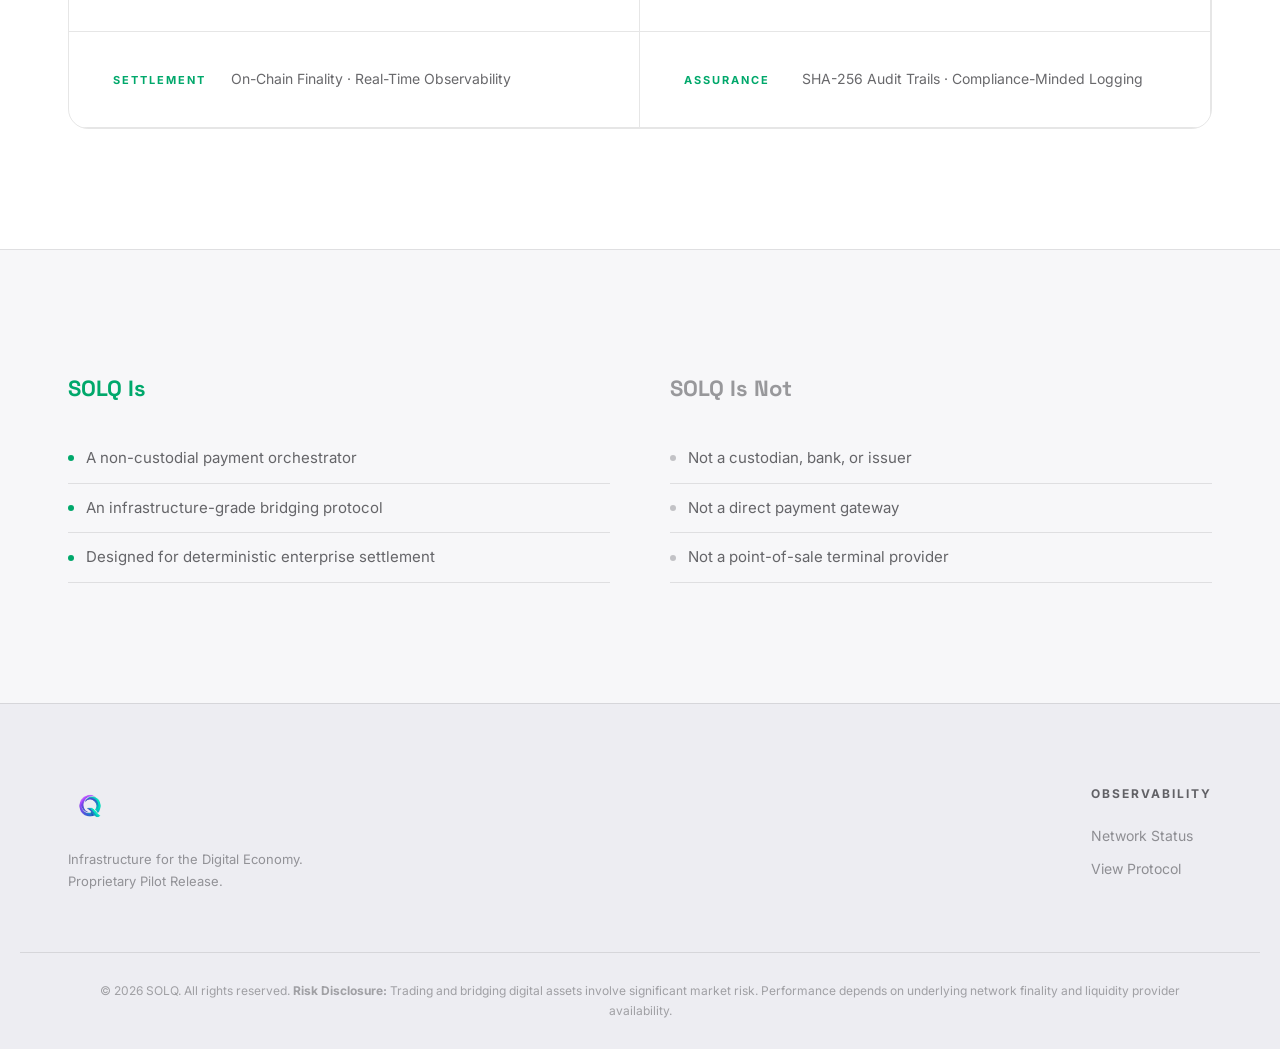
==== commit a1818083: "feat: tambah mode multibahasa (EN/ID) dan toggle light/dark Co-authored-by: Bryan Kwandou <bryan.kwa" ====
--- a/index.html
+++ b/index.html
@@ -13,6 +13,21 @@
         href="https://fonts.googleapis.com/css2?family=Inter:wght@400;500;600;700&family=Space+Grotesk:wght@500;700;800&display=swap"
         rel="stylesheet">
     <link rel="stylesheet" href="style.css">
+    <script>
+        (function () {
+            var root = document.documentElement;
+            var theme = 'dark';
+            var lang = 'en';
+            try {
+                theme = localStorage.getItem('solq-theme') ||
+                    (window.matchMedia('(prefers-color-scheme: light)').matches ? 'light' : 'dark');
+                lang = localStorage.getItem('solq-lang') ||
+                    ((navigator.language || 'en').toLowerCase().indexOf('id') === 0 ? 'id' : 'en');
+            } catch (e) { }
+            root.setAttribute('data-theme', theme);
+            root.setAttribute('lang', lang);
+        })();
+    </script>
 </head>
 
 <body>
@@ -23,10 +38,22 @@
                 <img src="assets/logo_full.png" alt="SOLQ Corporate Logo" class="nav-logo-img">
             </a>
             <div class="nav-links">
-                <a href="#protocol">Protocol</a>
-                <a href="#features">Features</a>
-                <a href="#architecture">Architecture</a>
-                <a href="https://github.com/nayrbryanGaming/solq" target="_blank" class="btn-nav">View Source</a>
+                <a href="#protocol" data-i18n="nav.protocol">Protocol</a>
+                <a href="#features" data-i18n="nav.features">Features</a>
+                <a href="#architecture" data-i18n="nav.architecture">Architecture</a>
+                <a href="https://github.com/nayrbryanGaming/solq" target="_blank" class="btn-nav"
+                    data-i18n="nav.source">View Source</a>
+                <div class="nav-controls">
+                    <button id="lang-toggle" class="ctrl-btn" type="button" data-i18n-aria="a11y.lang"
+                        aria-label="Switch language">
+                        <span id="lang-label">EN</span>
+                    </button>
+                    <button id="theme-toggle" class="ctrl-btn" type="button" data-i18n-aria="a11y.theme"
+                        aria-label="Switch theme">
+                        <span class="theme-icon-dark" aria-hidden="true">&#9790;</span>
+                        <span class="theme-icon-light" aria-hidden="true">&#9728;</span>
+                    </button>
+                </div>
             </div>
         </div>
     </nav>
@@ -36,22 +63,23 @@
             <div class="hero-content reveal">
                 <div class="status-badge">
                     <span class="pulse-dot"></span>
-                    SOLANA MAINNET &middot; PILOT PROGRAM
-                </div>
-                <h1>Real-Time Solana<br>to <span class="grad-text">Digital Settlement</span></h1>
-                <p class="subtitle">SOLQ provides non-custodial bridging for digital wallets to standard payment
-                    networks.
-                    Engineered for deterministic settlement and production-grade reliability.</p>
+                    <span data-i18n="hero.badge">SOLANA MAINNET &middot; PILOT PROGRAM</span>
+                </div>
+                <h1 data-i18n-html="hero.title">Real-Time Solana<br>to <span class="grad-text">Digital
+                        Settlement</span></h1>
+                <p class="subtitle" data-i18n="hero.subtitle">SOLQ provides non-custodial bridging for digital wallets
+                    to standard payment networks. Engineered for deterministic settlement and production-grade
+                    reliability.</p>
                 <div class="hero-cta">
-                    <a href="#protocol" class="btn-primary">Protocol Overview</a>
-                    <a href="https://github.com/nayrbryanGaming/solq" target="_blank" class="btn-ghost">View on
-                        GitHub</a>
+                    <a href="#protocol" class="btn-primary" data-i18n="hero.cta1">Protocol Overview</a>
+                    <a href="https://github.com/nayrbryanGaming/solq" target="_blank" class="btn-ghost"
+                        data-i18n="hero.cta2">View on GitHub</a>
                 </div>
             </div>
             <div class="hero-diagram reveal">
                 <div class="hero-logo-box">
                     <img src="assets/logo_full.png" alt="SOLQ Infrastructure" class="hero-logo-img">
-                    <div class="hero-logo-tag">
+                    <div class="hero-logo-tag" data-i18n="hero.tag">
                         DESIGNED FOR MAINNET CONNECTIVITY
                     </div>
                 </div>
@@ -61,44 +89,44 @@
 
     <section id="protocol" class="section-protocol">
         <div class="container">
-            <div class="section-label">Operational Architecture</div>
-            <h2 class="reveal">Transaction Lifecycle</h2>
+            <div class="section-label" data-i18n="protocol.label">Operational Architecture</div>
+            <h2 class="reveal" data-i18n="protocol.title">Transaction Lifecycle</h2>
             <div class="steps-grid reveal">
                 <div class="step-card">
                     <div class="step-n">01</div>
-                    <h3>Secure Handshake</h3>
-                    <p>Interface with any supported Solana wallet via standard adapter protocols. Security is enforced
-                        through external cryptographic authorization.</p>
+                    <h3 data-i18n="step1.h">Secure Handshake</h3>
+                    <p data-i18n="step1.p">Interface with any supported Solana wallet via standard adapter protocols.
+                        Security is enforced through external cryptographic authorization.</p>
                 </div>
                 <div class="step-card">
                     <div class="step-n">02</div>
-                    <h3>Payload Parsing</h3>
-                    <p>High-precision processing of payment intents. SOLQ validates structured data to ensure integrity
-                        across diverse terminal standards.</p>
+                    <h3 data-i18n="step2.h">Payload Parsing</h3>
+                    <p data-i18n="step2.p">High-precision processing of payment intents. SOLQ validates structured data
+                        to ensure integrity across diverse terminal standards.</p>
                 </div>
                 <div class="step-card">
                     <div class="step-n">03</div>
-                    <h3>Market Discovery</h3>
-                    <p>Orchestrated oracles provide real-time market data. Built-in deviation thresholds safeguard
-                        transaction value during volatility.</p>
+                    <h3 data-i18n="step3.h">Market Discovery</h3>
+                    <p data-i18n="step3.p">Orchestrated oracles provide real-time market data. Built-in deviation
+                        thresholds safeguard transaction value during volatility.</p>
                 </div>
                 <div class="step-card">
                     <div class="step-n">04</div>
-                    <h3>Atomic Execution</h3>
-                    <p>Proposals are routed for user signature. Execution is handled through atomic on-chain swaps for
-                        efficient asset conversion.</p>
+                    <h3 data-i18n="step4.h">Atomic Execution</h3>
+                    <p data-i18n="step4.p">Proposals are routed for user signature. Execution is handled through atomic
+                        on-chain swaps for efficient asset conversion.</p>
                 </div>
                 <div class="step-card">
                     <div class="step-n">05</div>
-                    <h3>Low-Latency Finality</h3>
-                    <p>Direct integration with the Solana network enables rapid settlement with high-confidence on-chain
-                        confirmation.</p>
+                    <h3 data-i18n="step5.h">Low-Latency Finality</h3>
+                    <p data-i18n="step5.p">Direct integration with the Solana network enables rapid settlement with
+                        high-confidence on-chain confirmation.</p>
                 </div>
                 <div class="step-card">
                     <div class="step-n">06</div>
-                    <h3>Settlement Verification</h3>
-                    <p>Transparent confirmation is verified against on-chain truth, providing deterministic finality for
-                        every successful payment.</p>
+                    <h3 data-i18n="step6.h">Settlement Verification</h3>
+                    <p data-i18n="step6.p">Transparent confirmation is verified against on-chain truth, providing
+                        deterministic finality for every successful payment.</p>
                 </div>
             </div>
         </div>
@@ -106,44 +134,44 @@
 
     <section id="features" class="section-dark">
         <div class="container">
-            <div class="section-label">Infrastructure</div>
-            <h2 class="reveal">Platform Capability</h2>
+            <div class="section-label" data-i18n="feat.label">Infrastructure</div>
+            <h2 class="reveal" data-i18n="feat.title">Platform Capability</h2>
             <div class="features-grid reveal">
                 <div class="feat-card">
                     <div class="feat-line"></div>
-                    <h3>Universal Connectivity</h3>
-                    <p>Cross-environment integration for mobile and desktop wallets via industry-standard bridging
-                        protocols.</p>
-                </div>
-                <div class="feat-card">
-                    <div class="feat-line"></div>
-                    <h3>Hardened Pricing</h3>
-                    <p>Multi-source verification ensures consistent market rates, utilizing enterprise-grade data
-                        providers.</p>
-                </div>
-                <div class="feat-card">
-                    <div class="feat-line"></div>
-                    <h3>Resource Optimization</h3>
-                    <p>Built for high-efficiency settlement with integrated revenue routing designed for operational
-                        scalability.</p>
-                </div>
-                <div class="feat-card">
-                    <div class="feat-line"></div>
-                    <h3>Deterministic State</h3>
-                    <p>Strict state machine enforcement ensures every payment stage is verifiable and immune to
-                        ambiguous transitions.</p>
-                </div>
-                <div class="feat-card">
-                    <div class="feat-line"></div>
-                    <h3>Non-Custodial Integrity</h3>
-                    <p>Architected for total separation of concerns: users maintain sovereign control of digital assets
-                        throughout the Lifecycle.</p>
-                </div>
-                <div class="feat-card">
-                    <div class="feat-line"></div>
-                    <h3>Scalable Infrastructure</h3>
-                    <p>Optimized for high-throughput environments, featuring automated reconciliation and
-                        failure-handling workers.</p>
+                    <h3 data-i18n="feat1.h">Universal Connectivity</h3>
+                    <p data-i18n="feat1.p">Cross-environment integration for mobile and desktop wallets via
+                        industry-standard bridging protocols.</p>
+                </div>
+                <div class="feat-card">
+                    <div class="feat-line"></div>
+                    <h3 data-i18n="feat2.h">Hardened Pricing</h3>
+                    <p data-i18n="feat2.p">Multi-source verification ensures consistent market rates, utilizing
+                        enterprise-grade data providers.</p>
+                </div>
+                <div class="feat-card">
+                    <div class="feat-line"></div>
+                    <h3 data-i18n="feat3.h">Resource Optimization</h3>
+                    <p data-i18n="feat3.p">Built for high-efficiency settlement with integrated revenue routing designed
+                        for operational scalability.</p>
+                </div>
+                <div class="feat-card">
+                    <div class="feat-line"></div>
+                    <h3 data-i18n="feat4.h">Deterministic State</h3>
+                    <p data-i18n="feat4.p">Strict state machine enforcement ensures every payment stage is verifiable
+                        and immune to ambiguous transitions.</p>
+                </div>
+                <div class="feat-card">
+                    <div class="feat-line"></div>
+                    <h3 data-i18n="feat5.h">Non-Custodial Integrity</h3>
+                    <p data-i18n="feat5.p">Architected for total separation of concerns: users maintain sovereign
+                        control of digital assets throughout the Lifecycle.</p>
+                </div>
+                <div class="feat-card">
+                    <div class="feat-line"></div>
+                    <h3 data-i18n="feat6.h">Scalable Infrastructure</h3>
+                    <p data-i18n="feat6.p">Optimized for high-throughput environments, featuring automated
+                        reconciliation and failure-handling workers.</p>
                 </div>
             </div>
         </div>
@@ -151,32 +179,37 @@
 
     <section id="architecture" class="section-stack">
         <div class="container">
-            <div class="section-label">Core Systems</div>
-            <h2 class="reveal">Tech Stack Overview</h2>
+            <div class="section-label" data-i18n="stack.label">Core Systems</div>
+            <h2 class="reveal" data-i18n="stack.title">Tech Stack Overview</h2>
             <div class="stack-grid reveal">
                 <div class="stack-item">
-                    <div class="stack-label">Frontend</div>
-                    <div class="stack-value">Flutter Production Build · Native Intent Architecture</div>
-                </div>
-                <div class="stack-item">
-                    <div class="stack-label">Backend</div>
-                    <div class="stack-value">Node.js Enterprise Framework · Stateless Orchestration</div>
-                </div>
-                <div class="stack-item">
-                    <div class="stack-label">Blockchain</div>
-                    <div class="stack-value">Solana Mainnet · High-Availability RPC Hub</div>
-                </div>
-                <div class="stack-item">
-                    <div class="stack-label">Swap Engine</div>
-                    <div class="stack-value">Jupiter V2 Integration · Deterministic Route Optimization</div>
-                </div>
-                <div class="stack-item">
-                    <div class="stack-label">Settlement</div>
-                    <div class="stack-value">On-Chain Finality · Real-Time Observability</div>
-                </div>
-                <div class="stack-item">
-                    <div class="stack-label">Assurance</div>
-                    <div class="stack-value">SHA-256 Audit Trails · Compliance-Minded Logging</div>
+                    <div class="stack-label" data-i18n="stack1.k">Frontend</div>
+                    <div class="stack-value" data-i18n="stack1.v">Flutter Production Build &middot; Native Intent
+                        Architecture</div>
+                </div>
+                <div class="stack-item">
+                    <div class="stack-label" data-i18n="stack2.k">Backend</div>
+                    <div class="stack-value" data-i18n="stack2.v">Node.js Enterprise Framework &middot; Stateless
+                        Orchestration</div>
+                </div>
+                <div class="stack-item">
+                    <div class="stack-label" data-i18n="stack3.k">Blockchain</div>
+                    <div class="stack-value" data-i18n="stack3.v">Solana Mainnet &middot; High-Availability RPC Hub</div>
+                </div>
+                <div class="stack-item">
+                    <div class="stack-label" data-i18n="stack4.k">Swap Engine</div>
+                    <div class="stack-value" data-i18n="stack4.v">Jupiter V2 Integration &middot; Deterministic Route
+                        Optimization</div>
+                </div>
+                <div class="stack-item">
+                    <div class="stack-label" data-i18n="stack5.k">Settlement</div>
+                    <div class="stack-value" data-i18n="stack5.v">On-Chain Finality &middot; Real-Time Observability
+                    </div>
+                </div>
+                <div class="stack-item">
+                    <div class="stack-label" data-i18n="stack6.k">Assurance</div>
+                    <div class="stack-value" data-i18n="stack6.v">SHA-256 Audit Trails &middot; Compliance-Minded
+                        Logging</div>
                 </div>
             </div>
         </div>
@@ -186,19 +219,19 @@
         <div class="container">
             <div class="posture-grid reveal">
                 <div class="posture-col">
-                    <h3>SOLQ Is</h3>
+                    <h3 data-i18n="is.title">SOLQ Is</h3>
                     <ul>
-                        <li>A non-custodial payment orchestrator</li>
-                        <li>An infrastructure-grade bridging protocol</li>
-                        <li>Designed for deterministic enterprise settlement</li>
+                        <li data-i18n="is.1">A non-custodial payment orchestrator</li>
+                        <li data-i18n="is.2">An infrastructure-grade bridging protocol</li>
+                        <li data-i18n="is.3">Designed for deterministic enterprise settlement</li>
                     </ul>
                 </div>
                 <div class="posture-col posture-right">
-                    <h3>SOLQ Is Not</h3>
+                    <h3 data-i18n="isnot.title">SOLQ Is Not</h3>
                     <ul>
-                        <li>Not a custodian, bank, or issuer</li>
-                        <li>Not a direct payment gateway</li>
-                        <li>Not a point-of-sale terminal provider</li>
+                        <li data-i18n="isnot.1">Not a custodian, bank, or issuer</li>
+                        <li data-i18n="isnot.2">Not a direct payment gateway</li>
+                        <li data-i18n="isnot.3">Not a point-of-sale terminal provider</li>
                     </ul>
                 </div>
             </div>
@@ -209,24 +242,27 @@
         <div class="container footer-content">
             <div class="footer-brand">
                 <img src="assets/logo_full.png" alt="SOLQ Logo" class="footer-logo-img">
-                <p>Infrastructure for the Digital Economy.<br>Proprietary Pilot Release.</p>
+                <p data-i18n-html="footer.tagline">Infrastructure for the Digital Economy.<br>Proprietary Pilot Release.
+                </p>
             </div>
             <div class="footer-links-col">
-                <h4>Observability</h4>
-                <a href="https://solscan.io" target="_blank">Network Status</a>
-                <a href="https://github.com/nayrbryanGaming/solq" target="_blank">View Protocol</a>
+                <h4 data-i18n="footer.obs">Observability</h4>
+                <a href="https://solscan.io" target="_blank" data-i18n="footer.status">Network Status</a>
+                <a href="https://github.com/nayrbryanGaming/solq" target="_blank" data-i18n="footer.protocol">View
+                    Protocol</a>
             </div>
         </div>
         <div class="footer-bottom">
             <div class="container">
-                <p>&copy; 2026 SOLQ. All rights reserved. <strong>Risk Disclosure:</strong> Trading and bridging digital
-                    assets involve significant market risk. Performance depends on underlying network finality and
-                    liquidity provider availability.</p>
+                <p data-i18n-html="footer.legal">&copy; 2026 SOLQ. All rights reserved. <strong>Risk
+                        Disclosure:</strong> Trading and bridging digital assets involve significant market risk.
+                    Performance depends on underlying network finality and liquidity provider availability.</p>
             </div>
         </div>
     </footer>
 
+    <script src="i18n.js"></script>
     <script src="script.js"></script>
 </body>
 
-</html>+</html>
--- a/style.css
+++ b/style.css
@@ -3,11 +3,49 @@
     --green: #14F199;
     --bg: #030303;
     --bg2: #070707;
+    --bg3: #050505;
+    --bg4: #000000;
+    --nav-bg: rgba(3, 3, 3, 0.92);
     --text: #ffffff;
+    --on-accent: #000000;
     --muted: rgba(255, 255, 255, 0.55);
     --border: rgba(255, 255, 255, 0.08);
     --card-bg: rgba(255, 255, 255, 0.03);
-}
+    --w07: rgba(255, 255, 255, 0.7);
+    --w03: rgba(255, 255, 255, 0.3);
+    --w3: rgba(255, 255, 255, 0.3);
+    --w025: rgba(255, 255, 255, 0.25);
+    --w02: rgba(255, 255, 255, 0.2);
+    --w015: rgba(255, 255, 255, 0.15);
+    --w01: rgba(255, 255, 255, 0.1);
+    --glow-p: rgba(153, 69, 255, 0.07);
+    --glow-g: rgba(20, 241, 153, 0.05);
+}
+
+:root[data-theme="light"] {
+    --purple: #7B2FF7;
+    --green: #00A86B;
+    --bg: #FFFFFF;
+    --bg2: #F7F7F9;
+    --bg3: #F4F4F7;
+    --bg4: #EDEDF2;
+    --nav-bg: rgba(255, 255, 255, 0.92);
+    --text: #0B0B10;
+    --on-accent: #FFFFFF;
+    --muted: rgba(11, 11, 16, 0.62);
+    --border: rgba(11, 11, 16, 0.10);
+    --card-bg: rgba(11, 11, 16, 0.025);
+    --w07: rgba(11, 11, 16, 0.72);
+    --w03: rgba(11, 11, 16, 0.42);
+    --w3: rgba(11, 11, 16, 0.42);
+    --w025: rgba(11, 11, 16, 0.40);
+    --w02: rgba(11, 11, 16, 0.36);
+    --w015: rgba(11, 11, 16, 0.22);
+    --w01: rgba(11, 11, 16, 0.34);
+    --glow-p: rgba(123, 47, 247, 0.10);
+    --glow-g: rgba(0, 168, 107, 0.08);
+}
+
 
 * {
     margin: 0;
@@ -40,7 +78,7 @@
     width: 100%;
     z-index: 1000;
     padding: 20px 0;
-    background: rgba(3, 3, 3, 0.92);
+    background: var(--nav-bg);
     backdrop-filter: blur(24px);
     -webkit-backdrop-filter: blur(24px);
     border-bottom: 1px solid var(--border);
@@ -195,8 +233,8 @@
     min-height: 100vh;
     display: flex;
     align-items: center;
-    background: radial-gradient(ellipse 70% 60% at 5% 50%, rgba(153, 69, 255, 0.07) 0%, transparent 70%),
-        radial-gradient(ellipse 50% 40% at 95% 50%, rgba(20, 241, 153, 0.05) 0%, transparent 70%);
+    background: radial-gradient(ellipse 70% 60% at 5% 50%, var(--glow-p) 0%, transparent 70%),
+        radial-gradient(ellipse 50% 40% at 95% 50%, var(--glow-g) 0%, transparent 70%);
 }
 
 .hero-grid {
@@ -278,7 +316,7 @@
 
 .btn-primary {
     background: linear-gradient(90deg, var(--purple), var(--green));
-    color: #000;
+    color: var(--on-accent);
     text-decoration: none;
     padding: 16px 40px;
     border-radius: 12px;
@@ -305,12 +343,12 @@
 
 .btn-ghost:hover {
     color: var(--text);
-    border-color: rgba(255, 255, 255, 0.3);
+    border-color: var(--w03);
 }
 
 .tagline-fine {
     font-size: 12px;
-    color: rgba(255, 255, 255, 0.2);
+    color: var(--w02);
     letter-spacing: 0.5px;
 }
 
@@ -400,7 +438,7 @@
 
 /* ── FEATURES ── */
 .section-dark {
-    background: #050505;
+    background: var(--bg3);
     border-top: 1px solid var(--border);
     border-bottom: 1px solid var(--border);
 }
@@ -514,7 +552,7 @@
 }
 
 .posture-right h3 {
-    color: rgba(255, 255, 255, 0.25);
+    color: var(--w025);
 }
 
 .posture-col ul {
@@ -541,7 +579,7 @@
 }
 
 .posture-right li::before {
-    background: rgba(255, 255, 255, 0.15);
+    background: var(--w015);
 }
 
 /* ── SUMMARY QUOTE ── */
@@ -557,7 +595,7 @@
     font-weight: 600;
     line-height: 1.45;
     text-align: center;
-    color: rgba(255, 255, 255, 0.7);
+    color: var(--w07);
     max-width: 900px;
     margin: 0 auto;
     padding: 0 40px;
@@ -567,7 +605,7 @@
 
 /* ── FOOTER ── */
 footer {
-    background: #000;
+    background: var(--bg4);
     border-top: 1px solid var(--border);
     padding: 80px 0 0;
 }
@@ -588,7 +626,7 @@
 
 .footer-brand p {
     font-size: 13px;
-    color: rgba(255, 255, 255, 0.25);
+    color: var(--w025);
     line-height: 1.7;
     max-width: 300px;
 }
@@ -604,7 +642,7 @@
 
 .footer-links-col a {
     display: block;
-    color: rgba(255, 255, 255, 0.3);
+    color: var(--w03);
     text-decoration: none;
     font-size: 14px;
     margin-bottom: 10px;
@@ -621,7 +659,7 @@
 
 .footer-bottom p {
     font-size: 12px;
-    color: rgba(255, 255, 255, 0.1);
+    color: var(--w01);
     text-align: center;
 }
 
@@ -671,4 +709,97 @@
     h2 {
         font-size: 38px;
     }
-}+}
+/* ── THEME / LANGUAGE CONTROLS ── */
+body,
+nav,
+.section-dark,
+footer,
+.step-card,
+.feat-card,
+.stack-item {
+    transition: background-color 0.3s ease, color 0.3s ease, border-color 0.3s ease;
+}
+
+.nav-controls {
+    display: flex;
+    align-items: center;
+    gap: 10px;
+    margin-left: 4px;
+}
+
+.ctrl-btn {
+    display: inline-flex;
+    align-items: center;
+    justify-content: center;
+    gap: 6px;
+    height: 34px;
+    padding: 0 12px;
+    border: 1px solid var(--border);
+    border-radius: 999px;
+    background: var(--card-bg);
+    color: var(--muted);
+    font-family: 'Inter', sans-serif;
+    font-size: 12px;
+    font-weight: 600;
+    letter-spacing: 0.4px;
+    cursor: pointer;
+    transition: color 0.25s, border-color 0.25s, background 0.25s;
+}
+
+.ctrl-btn:hover {
+    color: var(--text);
+    border-color: var(--w3);
+}
+
+.ctrl-btn:focus-visible {
+    outline: 2px solid var(--purple);
+    outline-offset: 2px;
+}
+
+#theme-toggle {
+    width: 34px;
+    padding: 0;
+    font-size: 14px;
+    line-height: 1;
+}
+
+.theme-icon-light {
+    display: none;
+}
+
+:root[data-theme="light"] .theme-icon-dark {
+    display: none;
+}
+
+:root[data-theme="light"] .theme-icon-light {
+    display: inline;
+}
+
+#lang-toggle {
+    min-width: 52px;
+}
+
+/* light-mode legibility fixes */
+:root[data-theme="light"] .hero {
+    background: radial-gradient(ellipse 70% 60% at 5% 50%, var(--glow-p) 0%, transparent 70%),
+        radial-gradient(ellipse 50% 40% at 95% 50%, var(--glow-g) 0%, transparent 70%);
+}
+
+:root[data-theme="light"] nav {
+    box-shadow: 0 1px 24px rgba(11, 11, 16, 0.05);
+}
+
+:root[data-theme="light"] .step-card:hover {
+    box-shadow: 0 20px 50px rgba(123, 47, 247, 0.12);
+}
+
+@media (max-width: 780px) {
+    .nav-links a:not(.btn-nav) {
+        display: none;
+    }
+
+    .nav-links {
+        gap: 12px;
+    }
+}
